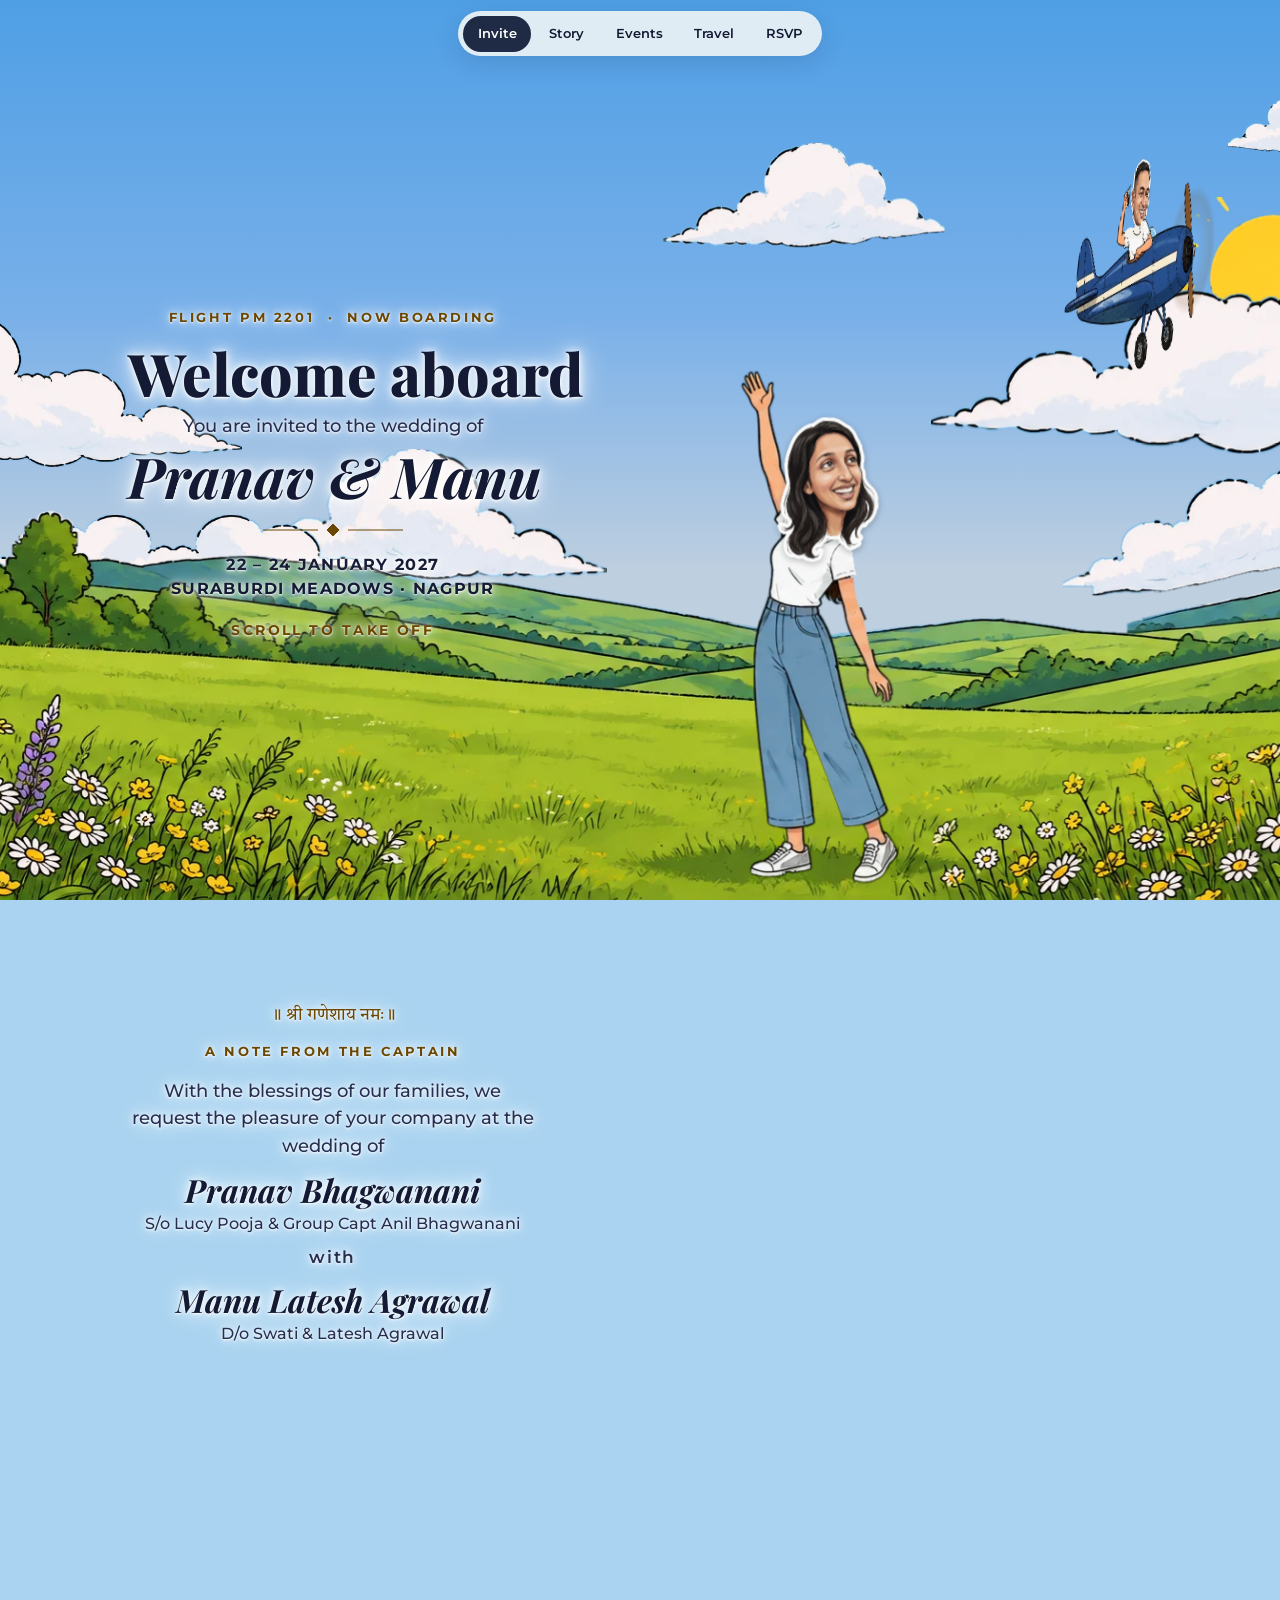
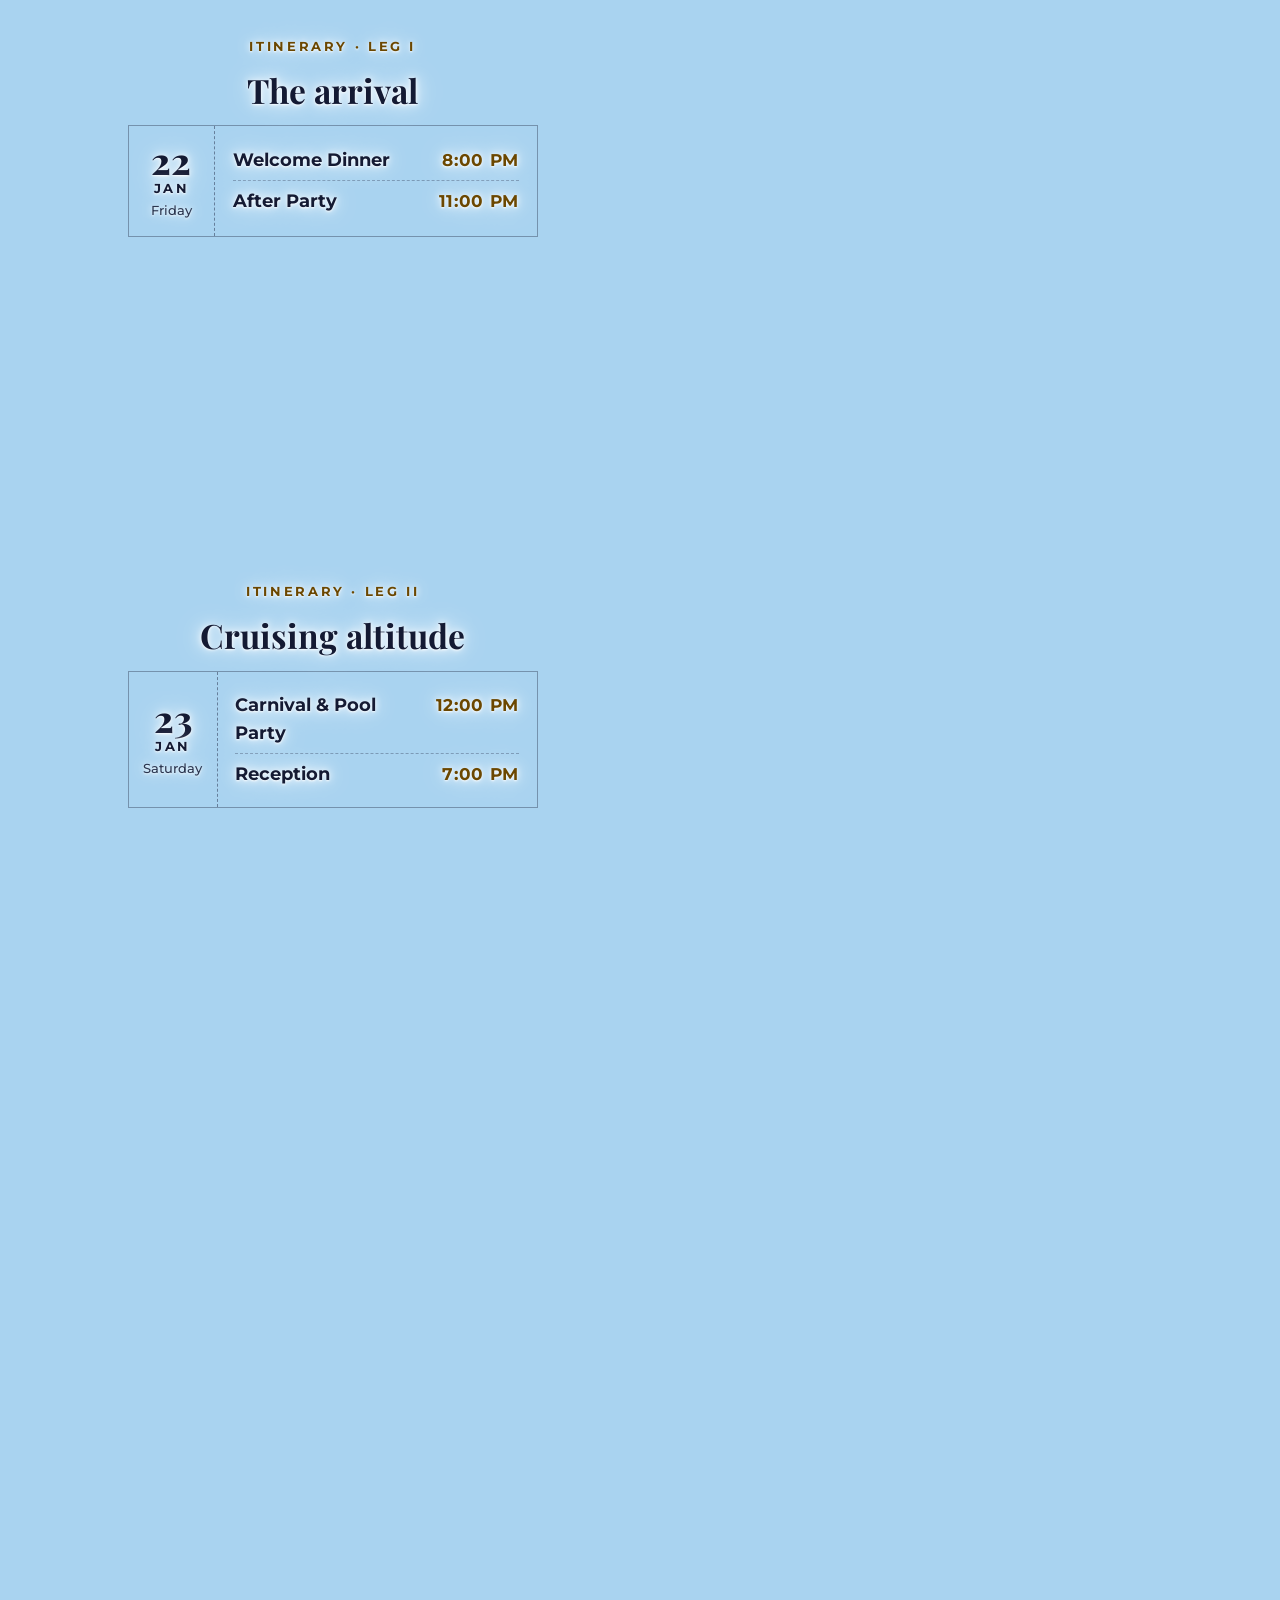
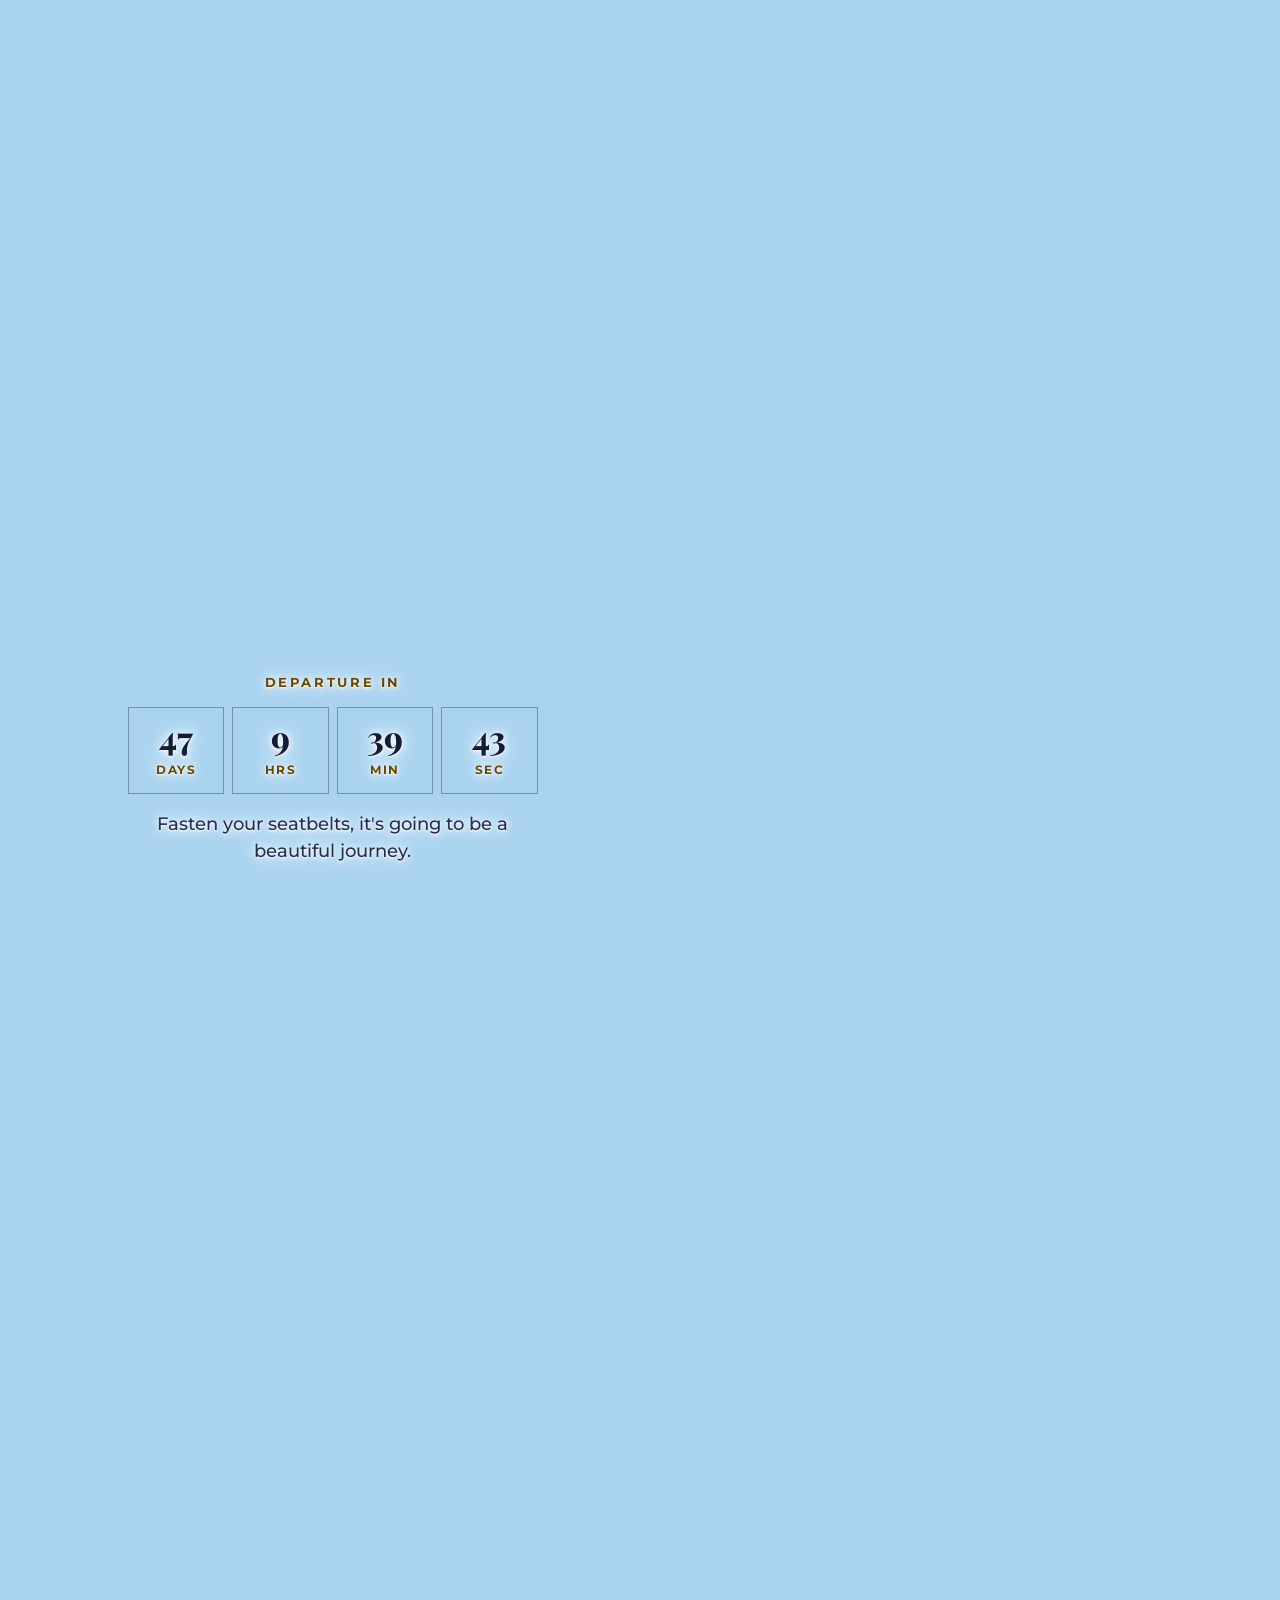
==== index.html @ 6bbfa8e6 "Cache-bust asset URLs Co-Authored-By: Claude Opus 5.5 <noreply@anthropic.com> Claude-Session: https:" ====
<!DOCTYPE html>
<html lang="en">
<head>
<meta charset="UTF-8">
<meta name="viewport" content="width=device-width, initial-scale=1.0, viewport-fit=cover">
<title>Pranav & Manu · Welcome Aboard</title>
<meta name="description" content="Welcome aboard! You are invited to the wedding of Pranav & Manu · 22–24 January 2027 · Suraburdi Meadows, Nagpur">
<meta property="og:title" content="Welcome aboard! Pranav & Manu are getting married">
<meta property="og:description" content="22–24 January 2027 · Suraburdi Meadows, Nagpur. Tap to board.">
<meta property="og:image" content="assets/bg-day.webp?v=1795657684">
<meta name="theme-color" content="#57b4fb">
<link rel="preload" as="image" href="assets/bg-day.webp?v=1795657684">
<link rel="preconnect" href="https://fonts.googleapis.com">
<link rel="preconnect" href="https://fonts.gstatic.com" crossorigin>
<link href="https://fonts.googleapis.com/css2?family=Playfair+Display:ital,wght@0,600;0,700;0,800;1,600;1,700&family=Montserrat:wght@500;600;700&family=Tiro+Devanagari+Hindi&display=swap" rel="stylesheet">
<style>
  :root{
    --ink:#2a2f45; --muted:#6f6a7a; --gold:#b8913f; --gold-l:#e6cf98; --rose:#b56576; --navy:#1f2a44;
    --card:rgba(255,251,244,.9);
  }
  *{box-sizing:border-box;margin:0;padding:0}
  html,body{background:#a9d3f0}
  body{font-family:'Montserrat',system-ui,sans-serif;color:var(--ink);font-size:17px;line-height:1.5;overflow-x:hidden}
  .hindi{font-family:'Tiro Devanagari Hindi',serif}


  main{position:relative;z-index:2}
  section{min-height:62vh;min-height:62svh;display:flex;align-items:center;padding:6vh 7vw}
  .card{background:var(--card);backdrop-filter:blur(10px);-webkit-backdrop-filter:blur(10px);
    padding:2.4rem 2.4rem;max-width:460px;width:100%;position:relative;text-align:center;
    border:1px solid var(--gold-l);box-shadow:0 20px 60px rgba(30,35,60,.16);
    opacity:0;transform:translateY(36px);transition:opacity 1s ease, transform 1s cubic-bezier(.2,.8,.2,1)}
  .card::before{content:"";position:absolute;inset:8px;border:1px solid rgba(184,145,63,.45);pointer-events:none}
  .card.on{opacity:1;transform:none}
  .tag{display:block;font-size:.82rem;letter-spacing:.2em;font-weight:700!important;text-transform:uppercase;color:var(--gold);margin-bottom:.9rem;font-weight:600}
  h1{font-family:'Playfair Display',serif;font-size:clamp(2.6rem,6.5vw,3.6rem);line-height:1.05;font-weight:800}
  h2{font-family:'Playfair Display',serif;font-size:2.1rem;line-height:1.15;font-weight:700;margin-bottom:.5rem}
  .names{font-family:'Playfair Display',serif;font-style:italic;font-weight:700;font-size:clamp(2.6rem,7vw,3.8rem);line-height:1.1;color:var(--rose);margin:.3rem 0}
  .lead{font-size:1.15rem;color:var(--muted);font-weight:500}
  .meta{margin-top:1rem;letter-spacing:.08em;text-transform:uppercase;font-size:1rem;font-weight:700}
  .orn{display:block;margin:1rem auto;width:140px;height:14px;color:var(--gold)}
  .hint{margin-top:1.2rem;font-size:.85rem;font-weight:700;letter-spacing:.18em;text-transform:uppercase;color:var(--gold);animation:bob 2.4s infinite}
  @keyframes bob{50%{transform:translateY(5px)}}

  .person{margin:.6rem 0}
  .person .nm{font-family:'Playfair Display',serif;font-style:italic;font-weight:700;font-size:2rem;color:var(--rose);line-height:1.3}
  .person .par{color:var(--muted);font-size:1.02rem;font-weight:500}
  .with{font-weight:600;color:var(--gold);margin:.1rem 0;letter-spacing:.1em}

  .pass{display:flex;background:#fffdf8;border:1px solid var(--gold-l);margin-top:1rem;text-align:left}
  .pass .stub{background:var(--navy);color:var(--gold-l);padding:1rem .9rem;display:flex;flex-direction:column;justify-content:center;align-items:center;min-width:86px;position:relative;text-align:center}
  .pass .stub::after{content:"";position:absolute;right:-1px;top:6px;bottom:6px;border-right:2px dotted var(--gold-l)}
  .pass .stub .d{font-family:'Playfair Display',serif;font-size:2.3rem;font-weight:800;line-height:1}
  .pass .stub .m{font-size:.8rem;font-weight:700;letter-spacing:.18em}
  .pass .stub .w{font-size:.82rem;font-weight:500;opacity:.85;margin-top:.15rem}
  .pass .body{padding:.8rem 1.1rem;flex:1}
  .pass .row{display:flex;justify-content:space-between;align-items:baseline;gap:.8rem;padding:.4rem 0}
  .pass .row + .row{border-top:1px solid #efe4cc}
  .pass .ev{font-weight:700;font-size:1.15rem}
  .pass .t{letter-spacing:.04em;color:var(--gold);white-space:nowrap;font-weight:700;font-size:1.05rem}
  .pass .small{font-size:1rem;color:var(--muted);font-weight:500}

  .btn{display:inline-block;margin-top:1.2rem;padding:.65rem 1.6rem;border:1px solid var(--navy);color:var(--navy);text-decoration:none;
    letter-spacing:.12em;text-transform:uppercase;font-size:.9rem;font-weight:700;transition:all .25s}
  .btn:hover{background:var(--navy);color:var(--gold-l)}

  .countdown{display:grid;grid-template-columns:repeat(4,1fr);gap:.5rem;margin-top:.8rem}
  .cd{border:1px solid var(--gold-l);padding:.7rem .2rem;background:#fffdf8}
  .cd b{display:block;font-family:'Playfair Display',serif;font-size:2.1rem;font-weight:800;color:var(--navy);line-height:1.1}
  .cd small{font-size:.75rem;font-weight:700;letter-spacing:.12em;text-transform:uppercase;color:var(--gold)}

  section.final{align-items:flex-start;padding-top:0;min-height:105vh}
  .final .card{position:sticky;top:5vh}
  .final .card{margin:0 auto}
  .spacer{height:15vh}
  #welcome{min-height:100vh;min-height:100svh}

  @media (max-width:760px){
    body{font-size:18px}
    section{align-items:flex-start;padding:7vh 5vw 0}
    #welcome{padding-top:22vh}
    .card{padding:1.6rem 1.4rem;max-width:none}
    h2{font-size:1.7rem}
    .person .nm{font-size:1.75rem}
  }
  @media (prefers-reduced-motion:reduce){
    .card{transition:none;opacity:1;transform:none}
    .sway,.twinkle,.prop,.flutter,.hint{animation:none}
  }
  
  #stage{position:fixed;inset:0;overflow:hidden;z-index:0;background:#57b4fb}
  .art{position:absolute;display:block;max-width:none;pointer-events:none;will-change:opacity,transform}
  .ph1,.ph2{opacity:0}
  #moon{position:absolute;left:0;top:0;opacity:0;pointer-events:none;will-change:transform,opacity;filter:drop-shadow(0 0 18px rgba(255,244,200,.55))}
  .cloud{position:absolute;left:0;top:0;will-change:transform}
  .cloud img{position:absolute;inset:0;width:100%;height:100%}
  #stars{position:absolute;inset:0;opacity:0;
    background-image:radial-gradient(1.5px 1.5px at 12% 8%,#fff8d8 99%,transparent),radial-gradient(1.2px 1.2px at 30% 18%,#fff8d8 99%,transparent),
      radial-gradient(1.8px 1.8px at 52% 6%,#fff8d8 99%,transparent),radial-gradient(1.1px 1.1px at 70% 15%,#fff8d8 99%,transparent),
      radial-gradient(1.6px 1.6px at 88% 9%,#fff8d8 99%,transparent),radial-gradient(1.2px 1.2px at 20% 28%,#fff8d8 99%,transparent),
      radial-gradient(1.4px 1.4px at 64% 30%,#fff8d8 99%,transparent),radial-gradient(1px 1px at 42% 24%,#fff8d8 99%,transparent),
      radial-gradient(1.5px 1.5px at 80% 26%,#fff8d8 99%,transparent),radial-gradient(1.1px 1.1px at 6% 20%,#fff8d8 99%,transparent),
      radial-gradient(1.3px 1.3px at 36% 40%,#fff8d8 99%,transparent),radial-gradient(1.2px 1.2px at 92% 38%,#fff8d8 99%,transparent),
      radial-gradient(1px 1px at 58% 44%,#fff8d8 99%,transparent),radial-gradient(1.4px 1.4px at 16% 46%,#fff8d8 99%,transparent);
    background-size:100% 100%,100% 100%,100% 100%,100% 100%,100% 100%,100% 100%,100% 100%,100% 100%,100% 100%,100% 100%,100% 100%,100% 100%,100% 100%,100% 100%;
    animation:twk 3s ease-in-out infinite alternate}
  #stars::after{content:"";position:absolute;inset:0;background-image:inherit;background-size:50% 50%;opacity:.6;transform:translate(13%,7%)}
  @keyframes twk{from{filter:brightness(.75)}to{filter:brightness(1.15)}}
  .sprite{position:absolute;left:0;top:0;transform-origin:0 0;will-change:transform,filter;pointer-events:none}
  .sprite img{display:block;width:100%;height:100%}
  #manu{will-change:transform}
  #manu .arm{position:absolute;inset:0;transform-origin:31.3% 25.6%}
  #manu > img:first-child{position:absolute;inset:0;width:100%;height:100%}
  #manu .arm img{position:absolute;inset:0;width:100%;height:100%}
  .propwrap{position:absolute}
  .propwrap::before{content:"";position:absolute;inset:6%;border-radius:50%;background:radial-gradient(circle,rgba(255,255,255,.0) 20%,rgba(120,80,40,.18) 60%,rgba(255,255,255,0) 72%)}
  .sprite img.prop{position:absolute;inset:0;width:100%;height:100%;animation:spin .28s linear infinite;transform-origin:50% 50%}
  .sprite img.prop.slow{animation-duration:1.6s}
  @keyframes spin{to{transform:rotate(-360deg)}}
  @media (prefers-reduced-motion:reduce){.sprite img.prop{animation-duration:3s}}
  #walker > img:first-child,#plane > img:first-child{position:relative;z-index:2}
  #walker img.head,#plane img.head{z-index:1}
  .sprite img.head{position:absolute;display:block;max-width:none;transform-origin:50% 90%;filter:drop-shadow(0 2px 3px rgba(0,0,0,.25))}
  .sprite img.head.flip{transform:scaleX(-1)}
  #plane,#planeEmpty{transform-origin:50% 50%}
  .heart{position:absolute;width:22px;height:22px;opacity:0;pointer-events:none}
  .heart.go{animation:rise 3s ease-out infinite}
  @keyframes rise{0%{transform:translateY(0) scale(.4);opacity:0}20%{opacity:.95}100%{transform:translateY(-110px) scale(1.1);opacity:0}}


  /* ---------- transparent text over the art ---------- */
  body{--fg:#141a33;--fg2:#262d4f;--acc:#6b4700;--glow:rgba(255,255,255,.85)}
  body.dark{--fg:#fff8ec;--fg2:#f1e6d2;--acc:#f3d48a;--glow:rgba(6,16,50,.85)}
  .card{background:none!important;border:0!important;box-shadow:none!important;backdrop-filter:none!important;-webkit-backdrop-filter:none!important;
    color:var(--fg);text-shadow:0 0 6px var(--glow),0 0 14px var(--glow),0 0 28px var(--glow),0 1px 2px var(--glow);transition:opacity 1s ease,transform 1s cubic-bezier(.2,.8,.2,1),color .8s}
  .card::before{display:none}
  .card h1,.card h2,.card .meta,.card .pass .ev{color:var(--fg)}
  .card .lead,.card .person .par,.card .pass .small,.card .with{color:var(--fg2)}
  .card .tag,.card .hint,.card .pass .t,.card .cd small,.card .orn,.card .hindi{color:var(--acc)!important}
  .card .names,.card .person .nm{color:var(--fg);}
  .pass,.cd{background:none!important;border:1px solid color-mix(in srgb,var(--fg) 35%,transparent)!important}
  .pass .stub{background:none!important;color:var(--fg)!important;border-right:1px dashed color-mix(in srgb,var(--fg) 45%,transparent)}
  .pass .stub::after{display:none}
  .pass .row + .row{border-top:1px dashed color-mix(in srgb,var(--fg) 30%,transparent)!important}
  .cd b{color:var(--fg)!important}
  .btn{color:var(--fg)!important;border-color:var(--fg)!important}
  .btn:hover{background:var(--fg)!important;color:#1d2340!important;text-shadow:none}
  body.dark .btn:hover{color:#06255e!important}

  @media (min-width:761px){
    html{font-size:clamp(16px,1.1vw,26px)}
    body{font-size:1.05rem}
    .card{max-width:clamp(30rem,38vw,44rem)}
    #welcome{align-items:flex-start;padding-top:30vh}
    h1{font-size:clamp(3rem,4.6vw,6rem);white-space:nowrap}
    .names{font-size:clamp(3rem,4.4vw,5.6rem);white-space:nowrap}
    h2{font-size:clamp(2.1rem,2.6vw,3.4rem)}
  }
/* nav */
.nav{position:fixed;top:0;left:0;right:0;z-index:50;display:flex;justify-content:center;padding:.7rem .6rem}
.nav .in{display:flex;gap:.2rem;background:rgba(255,253,247,.82);backdrop-filter:blur(10px);-webkit-backdrop-filter:blur(10px);
  border-radius:999px;padding:.3rem;box-shadow:0 6px 24px rgba(20,40,80,.15);overflow-x:auto;max-width:100%;scrollbar-width:none}
.nav .in::-webkit-scrollbar{display:none}
.nav a{white-space:nowrap;text-decoration:none;color:#141a33;font-weight:600;font-size:.82rem;padding:.5rem .9rem;border-radius:999px}
.nav a:hover{background:rgba(31,42,68,.08)}
.nav a.on{background:#1f2a44;color:#fff}
@media (max-width:640px){.nav a{font-size:.78rem;padding:.45rem .7rem}.wrap{padding-top:5.5rem}}

</style>
</head>
 <body>
<nav class="nav"><div class="in"><a href="index.html" class=on>Invite</a><a href="story.html">Story</a><a href="events.html">Events</a><a href="travel.html">Travel</a><a href="rsvp.html">RSVP</a></div></nav>

<div id="stage" aria-hidden="true">
  <div id="stars"></div>
  <img id="sun" class="art" data-box="1349,0,283,214" src="assets/sun.webp?v=1795657684" alt="">
  <img id="moon" src="assets/moon.webp?v=1795657684" alt="">
  <div id="clouds"></div>
  <img class="art" data-box="0,0,1680,944" src="assets/land-day.webp?v=1795657684" alt="">
  <img class="art ph1" data-box="0,0,1680,944" src="assets/land-sunset.webp?v=1795657684" alt="">
  <img class="art ph2" data-box="0,0,1680,944" src="assets/land-night.webp?v=1795657684" alt="">
<div id="plane" class="sprite"><img src="assets/plane-body.webp?v=1795657684" alt=""><div class="propwrap" style="left:-3.333%;top:-1.679%;width:35.714%;height:71.942%"><img class="prop" src="assets/propeller.webp?v=1795657684" alt=""></div><img id="hPlane2" class="head flip" src="assets/head-p-walk-n.webp?v=1795657684" alt="" style="left:46.90%;top:-9.11%;width:13.87%;height:40.80%;opacity:0"><img id="hPlane" class="head flip" src="assets/head-p-plane-n.webp?v=1795657684" alt="" style="left:47.62%;top:-8.15%;width:13.26%;height:40.79%"></div>
  <div id="manu" class="sprite"><img src="assets/manu-body.webp?v=1795657684" alt=""><div class="arm"><img src="assets/manu-arm.webp?v=1795657684" alt=""></div><img id="hManu" class="head" src="assets/head-m-wave.webp?v=1795657684" alt="" style="left:29.57%;top:10.45%;width:47.91%;height:27.03%"><img id="hManuR" class="head" src="assets/head-m-upright.webp?v=1795657684" alt="" style="left:28.70%;top:10.45%;width:46.90%;height:27.03%;opacity:0"><img id="hManuL" class="head" src="assets/head-m-left.webp?v=1795657684" alt="" style="left:26.96%;top:11.17%;width:43.43%;height:26.31%;opacity:0"></div>
  <div id="planeEmpty" class="sprite"><img src="assets/plane-empty.webp?v=1795657684" alt=""><div class="propwrap" style="left:-3.333%;top:-1.679%;width:35.714%;height:71.942%"><img class="prop slow" src="assets/propeller.webp?v=1795657684" alt=""></div></div>
  <div id="walker" class="sprite"><img src="assets/walker-body.webp?v=1795657684" alt=""><img id="hWalk" class="head" src="assets/head-p-walk-n.webp?v=1795657684" alt="" style="left:33.97%;top:-7.43%;width:35.95%;height:31.34%"></div>
  <div id="hug" class="sprite"><img src="assets/hug-body.webp?v=1795657684" alt=""><img id="hHugM" class="head" src="assets/head-m-hug.webp?v=1795657684" alt="" style="left:19.86%;top:-5.06%;width:28.13%;height:24.19%"><img id="hHugP" class="head" src="assets/head-p-hug.webp?v=1795657684" alt="" style="left:-1.89%;top:3.94%;width:25.04%;height:18.85%"></div>
  <div id="hearts"></div>
</div>

<main>
  <section id="welcome">
    <div class="card">
      <span class="tag">Flight PM 2201 &nbsp;·&nbsp; Now Boarding</span>
      <h1>Welcome aboard</h1>
      <p class="lead" style="margin-top:.5rem">You are invited to the wedding of</p>
      <div class="names">Pranav &amp; Manu</div>
      <svg class="orn" viewBox="0 0 140 14" fill="none" stroke="currentColor"><path d="M0 7h55M85 7h55"/><path d="M70 1l6 6-6 6-6-6z" fill="currentColor"/></svg>
      <p class="meta">22 – 24 January 2027<br>Suraburdi Meadows · Nagpur</p>
      <div class="hint">Scroll to take off</div>
    </div>
  </section>

  <section>
    <div class="card">
      <p class="hindi" style="color:var(--gold);font-size:1.05rem">॥ श्री गणेशाय नमः ॥</p>
      <span class="tag" style="margin-top:.9rem">A note from the captain</span>
      <p class="lead">With the blessings of our families, we request the pleasure of your company at the wedding of</p>
      <div class="person">
        <div class="nm">Pranav Bhagwanani</div>
        <div class="par">S/o Lucy Pooja &amp; Group Capt Anil Bhagwanani</div>
      </div>
      <div class="with">with</div>
      <div class="person">
        <div class="nm">Manu Latesh Agrawal</div>
        <div class="par">D/o Swati &amp; Latesh Agrawal</div>
      </div>
    </div>
  </section>

  <section>
    <div class="card">
      <span class="tag">Itinerary · Leg I</span>
      <h2>The arrival</h2>
      <div class="pass">
        <div class="stub"><span class="d">22</span><span class="m">JAN</span><span class="w">Friday</span></div>
        <div class="body">
          <div class="row"><span class="ev">Welcome Dinner</span><span class="t">8:00 PM</span></div>
          <div class="row"><span class="ev">After Party</span><span class="t">11:00 PM</span></div>
        </div>
      </div>
    </div>
  </section>

  <section>
    <div class="card">
      <span class="tag">Itinerary · Leg II</span>
      <h2>Cruising altitude</h2>
      <div class="pass">
        <div class="stub"><span class="d">23</span><span class="m">JAN</span><span class="w">Saturday</span></div>
        <div class="body">
          <div class="row"><span class="ev">Carnival &amp; Pool Party</span><span class="t">12:00 PM</span></div>
          <div class="row"><span class="ev">Reception</span><span class="t">7:00 PM</span></div>
        </div>
      </div>
    </div>
  </section>

  <section>
    <div class="card">
      <span class="tag">Itinerary · Leg III</span>
      <h2>Final approach</h2>
      <div class="pass">
        <div class="stub"><span class="d">24</span><span class="m">JAN</span><span class="w">Sunday</span></div>
        <div class="body">
          <div class="row"><span class="ev">Baraat &amp; Phere</span><span class="t">10:00 AM</span></div>
          <div class="row"><span class="small">followed by lunch</span></div>
        </div>
      </div>
    </div>
  </section>

  <section>
    <div class="card">
      <span class="tag">Destination</span>
      <h2>Suraburdi Meadows</h2>
      <p class="lead">Nagpur–Amravati Highway, Nagpur<br>All celebrations take place here</p>
      <a class="btn" href="https://www.google.com/maps/search/?api=1&query=Suraburdi+Meadows+Nagpur" target="_blank" rel="noopener">Get directions</a>
    </div>
  </section>

  <section>
    <div class="card">
      <span class="tag">Departure in</span>
      <div class="countdown">
        <div class="cd"><b id="cd-d">0</b><small>Days</small></div>
        <div class="cd"><b id="cd-h">0</b><small>Hrs</small></div>
        <div class="cd"><b id="cd-m">0</b><small>Min</small></div>
        <div class="cd"><b id="cd-s">0</b><small>Sec</small></div>
      </div>
      <p class="lead" style="margin-top:1rem">Fasten your seatbelts, it's going to be a beautiful journey.</p>
    </div>
  </section>

  <section class="final">
    <div class="card">
      <span class="tag">Landed safely</span>
      <div class="names">Pranav &amp; Manu</div>
      <p class="lead">…into forever. We can't wait to celebrate with you.</p>
    </div>
  </section>
  <div class="spacer"></div>
</main>

<script>
const DEPARTURE = new Date("2027-01-22T20:00:00+05:30");
const $ = id => document.getElementById(id);
const clamp = (v,a=0,b=1) => Math.min(b, Math.max(a, v));
const lerp = (a,b,t) => a + (b-a)*t;
const smooth = (a,b,v) => { const t = clamp((v-a)/(b-a)); return t*t*(3-2*t); };

/* artwork geometry, in the 1680x944 panel's pixels */
const IMG = { w:1680, h:944 };
const MANU = { x:920, y:380, w:230, h:555 };      // where Manu stands in the panel
const PLANE = { w:840, h:417 };                    // plane art faces LEFT

/* drifting clouds: [art index, x, y in panel px, scale, flip, speed] */
const CLOUD_ART = { 0:[990,265], 2:[369,136], 3:[726,150] };
const CLOUDS = [[0,1185,210,1,1,1],[2,464,471,1,1,.7],[3,1316,489,.9,1,.8],[0,-150,330,.6,-1,.55],[2,900,150,.8,-1,.9],[3,120,540,.7,1,.6],[2,1500,90,.55,1,1.1]];
const cloudEls = CLOUDS.map(([i]) => {
  const d = document.createElement("div"); d.className = "cloud";
  d.innerHTML = `<img src="assets/cloud${i}-day.webp?v=1795657684" alt=""><img class="ph1" src="assets/cloud${i}-sunset.webp?v=1795657684" alt=""><img class="ph2" src="assets/cloud${i}-night.webp?v=1795657684" alt="">`;
  document.getElementById("clouds").appendChild(d); return d;
});
const arts = [...document.querySelectorAll(".art")].map(el => ({ el, box: el.dataset.box.split(",").map(Number) }));
const ph1 = [...document.querySelectorAll(".ph1")], ph2 = [...document.querySelectorAll(".ph2")];
const sun = $("sun"), moon = $("moon"), stars = $("stars"), stage = $("stage");
const SKY = { day:["#57b4fb","#7cc3fb","#b4dcf8"], sunset:["#212e6a","#6a4a86","#f2875a"], night:["#06255e","#0c2f6c","#1d4a92"] };
function hex(c){ return [1,3,5].map(i=>parseInt(c.slice(i,i+2),16)); }
function mixc(a,b,t){ const x=hex(a), y=hex(b); return "rgb("+x.map((v,i)=>Math.round(v+(y[i]-v)*t)).join(",")+")"; }
function mix3(k1,k2,i){ const a = mixc(SKY.day[i], SKY.sunset[i], k1); const b = mixc(SKY.sunset[i], SKY.night[i], k2);
  return k2 > 0 ? mixc(SKY.sunset[i], SKY.night[i], k2) : a; }
const planeEmpty = $("planeEmpty"), walker = $("walker"), hug = $("hug");
const WALK = { w:418, h:700 }, HUG = { w:423, h:711 }, EMPTY = { w:840, h:417 };
const hPlane = $("hPlane"), hPlane2 = $("hPlane2");
const hManu = $("hManu"), hManuR = $("hManuR"), hManuL = $("hManuL");
const manu = $("manu"), arm = manu.querySelector(".arm"), plane = $("plane"), hearts = $("hearts");

let W, H, sc, ox, oy, planeScale, path, pathLen, land;
const pathEl = document.createElementNS("http://www.w3.org/2000/svg","path");

function layout(){
  W = innerWidth; H = innerHeight;
  const portrait = W / H < 1.1;
  // landscape: cover the screen. portrait: art fills the lower ~70%, sky colour above
  sc = portrait ? Math.max(W/IMG.w, H*.70/IMG.h) : Math.max(W/IMG.w, H/IMG.h);
  const iw = IMG.w*sc, ih = IMG.h*sc;
  oy = H - ih;
  const manuCx = (MANU.x + MANU.w*.45);
  ox = portrait ? W*.74 - manuCx*sc : (W - iw)/2;
  ox = clamp(ox, W - iw, 0);
  cloudEls.forEach((d,j) => { const [i,,,k] = CLOUDS[j], [w,h] = CLOUD_ART[i]; d.style.width = w*k*sc+"px"; d.style.height = h*k*sc+"px"; });
  arts.forEach(({el,box}) => { el.style.left = ox+box[0]*sc+"px"; el.style.top = oy+box[1]*sc+"px"; el.style.width = box[2]*sc+"px"; el.style.height = box[3]*sc+"px"; });
  // Manu
  const mx = ox + MANU.x*sc, my = oy + MANU.y*sc;
  manu.style.width = MANU.w*sc+"px"; manu.style.height = MANU.h*sc+"px";
  manu.dataset.x = mx; manu.dataset.y = my;
  // plane: small
  planeScale = portrait ? Math.min(.8*sc, W*.95/PLANE.w) : .8*sc;
  plane.style.width = PLANE.w*planeScale+"px"; plane.style.height = PLANE.h*planeScale+"px";
  const pw = PLANE.w*planeScale, ph = PLANE.h*planeScale;
  // landing spot: left of Manu, wheels on the grass
  land = { x: mx - pw*.82, y: oy + 905*sc - ph*.5 };
  land.x = Math.max(land.x, pw*.08);
  const top = portrait ? Math.max(oy + ih*.10, H*.12) : H*.14;
  // three legs only: right across the top, back left, then right into the landing
  const x2 = Math.min(W*.16, land.x - W*.28), y2 = top + (land.y - top)*.55;
  const d = `M${W*.14},${top}
     C${W*.5},${top} ${W*.92},${top-H*.02} ${W*.9},${top+H*.14}
     C${W*.88},${top+H*.28} ${x2+W*.25},${y2-H*.12} ${x2},${y2}
     C${x2-W*.06},${y2+H*.06} ${land.x-W*.3},${land.y} ${land.x},${land.y}`;
  pathEl.setAttribute("d", d); pathLen = pathEl.getTotalLength();
  const manuH = MANU.h*sc;
  const wH = manuH*.87; walker.style.width = wH*WALK.w/WALK.h+"px"; walker.style.height = wH+"px";
  const hH = wH*HUG.h/650; hug.style.width = hH*HUG.w/HUG.h+"px"; hug.style.height = hH+"px";
  const eW = pw; planeEmpty.style.width = eW+"px"; planeEmpty.style.height = eW*EMPTY.h/EMPTY.w+"px";
  hearts.innerHTML = "";
  for (let i=0;i<6;i++){
    const h = document.createElement("div"); h.className = "heart";
    h.innerHTML = '<svg viewBox="0 0 24 24"><path d="M12 21s-7.5-4.6-10-9.3C.4 8.4 2.3 4 6.3 4c2.3 0 3.9 1.3 5.7 3.3C13.8 5.3 15.4 4 17.7 4c4 0 5.9 4.4 4.3 7.7C19.5 16.4 12 21 12 21z" fill="#ff7aa2" stroke="#1d1a1a" stroke-width="1.3"/></svg>';
    h.style.left = (mx + MANU.w*sc*.25 + (i-2.5)*16) + "px"; h.style.top = (my - 20) + "px";
    h.style.animationDelay = (i*.45)+"s"; hearts.appendChild(h);
  }
}

let pT = 0, p = 0, sy = 0, face = -1, lastT = performance.now();
function readScroll(){ sy = scrollY; const max = document.documentElement.scrollHeight - innerHeight; pT = max > 0 ? clamp(sy/max) : 0; }

function frame(){
  const now = performance.now(), dt = Math.min(.1, (now - lastT)/1000); lastT = now;
  p += (pT - p) * (1 - Math.exp(-dt*7));
  // one landscape: day -> sunset -> night
  const k1 = smooth(.26,.48,p), k2 = smooth(.56,.76,p);
  ph1.forEach(e => e.style.opacity = k1); ph2.forEach(e => e.style.opacity = k2);
  const horizon = oy + 600*sc;
  const c0 = mix3(k1,k2,0), c1 = mix3(k1,k2,1), c2 = mix3(k1,k2,2);
  stage.style.background = `linear-gradient(to bottom, ${c0} 0px, ${c1} ${Math.max(horizon*.55,0)}px, ${c2} ${horizon}px, ${c2} 100%)`;
  document.documentElement.style.background = c0;
  const drift = sy*.35 + performance.now()*.012;
  cloudEls.forEach((d,j) => {
    const [, x, y, , flip, spd] = CLOUDS[j], cw = d.offsetWidth;
    const span = W + cw + 60;
    let cx = ox + x*sc - drift*spd;
    cx = ((cx + cw) % span + span) % span - cw;
    d.style.transform = `translate(${cx}px,${oy + y*sc}px) scaleX(${flip})`;
  });
  sun.style.transform = `translateY(${smooth(.18,.56,p)*720*sc}px)`;
  sun.style.filter = `sepia(${k1}) saturate(${1+k1*1.5}) hue-rotate(${-25*k1}deg)`;
  // moon: pinned to the screen's top-right so it shows on every device, rising over the hills
  const ms = clamp(Math.min(W,H)*.2, 84, 170);
  moon.style.width = ms+"px"; moon.style.height = ms+"px";
  const mUp = smooth(.5,.8,p), mTop = W/H < 1.1 ? H*.24 : Math.max(H*.07, 20), mLow = oy + 560*sc;
  moon.style.transform = `translate(${W - ms - W*.07}px,${lerp(mLow, mTop, mUp)}px)`;
  moon.style.opacity = smooth(.46,.6,p);
  stars.style.opacity = smooth(.6,.82,p);
  const night = k2, dusk = k1;
  const bright = lerp(1, .78, Math.max(dusk*.4, night));
  const filt = `brightness(${bright.toFixed(3)}) saturate(${lerp(1,.88,night).toFixed(3)})`;
  document.body.classList.toggle("dark", p > .36);
  // Manu: waving arm follows the scroll, gentle sway
  const mx = +manu.dataset.x, my = +manu.dataset.y;
  manu.style.transform = `translate(${mx}px,${my}px)`;
  manu.style.filter = filt;
  // Manu looks toward the plane: left-facing face when it is to her left, right-facing when to her right
  {
    const headX = mx + MANU.w*sc*.45;
    const lp = pathEl.getPointAtLength(clamp((p - .02)/.82)*pathLen);
    const rightSide = lp.x > headX ? 1 : 0;          // 0 = plane on her left, 1 = on her right
    const lean = clamp(Math.atan2(lp.x - headX, Math.max(40, (my + 120*sc) - lp.y)) * 180/Math.PI, -40, 40);
    const landedLook = clamp((p - .02)/.82) > .86 ? 1 : 0;                       // after landing she looks left at him
    const tilt = `rotate(${(-lean*.12*(1-landedLook)).toFixed(2)}deg)`;
    hManu.style.opacity  = ((1-rightSide)*(1-landedLook)).toFixed(3);
    hManuR.style.opacity = (rightSide*(1-landedLook)).toFixed(3);
    hManuL.style.opacity = landedLook.toFixed(3);
    hManu.style.transform = tilt + " scaleX(-1)"; hManuR.style.transform = tilt;
  }
  arm.style.transform = `rotate(${Math.sin(sy/55)*13}deg)`;

  // plane on the S-path
  const t = clamp((p - .02) / .82);
  const L = t*pathLen, pt = pathEl.getPointAtLength(L);
  const a = pathEl.getPointAtLength(Math.max(0,L-3)), b = pathEl.getPointAtLength(Math.min(pathLen,L+3));
  let dx = b.x-a.x, dy = b.y-a.y;
  // decide facing from a wide look-ahead so it turns only on real direction changes
  const fa = pathEl.getPointAtLength(Math.max(0,L-60)), fb = pathEl.getPointAtLength(Math.min(pathLen,L+60));
  const fdx = fb.x - fa.x;
  const want = t >= .97 ? 1 : (fdx > 25 ? 1 : fdx < -25 ? -1 : (face >= 0 ? 1 : -1));   // 1 = nose right
  face += (want - face) * .12;
  let ang = Math.atan2(dy, Math.abs(dx)||1) * 180/Math.PI; ang = clamp(ang, -18, 18) * (t>=1?0:1) * smooth(.04, .16, t);
  const bob = t < 1 ? Math.sin(performance.now()/420)*3 : 0;
  const pw = plane.offsetWidth, ph = plane.offsetHeight;
  // far away = small, grows as it comes closer
  const z = lerp(.55, 1, smooth(0, 1, t)**1.4);
  // art faces left, so mirror when flying right
  plane.style.transform = `translate(${pt.x-pw/2}px,${pt.y-ph/2+bob}px) rotate(${ang*face}deg) scale(${(-face*z).toFixed(3)},${z.toFixed(3)})`;
  plane.style.filter = filt;
  { const lk = t > .86 ? 1 : 0; hPlane2.style.opacity = lk; hPlane.style.opacity = 1-lk; }

  // ---- ending: hop out, walk over, hug ----
  const hop = smooth(.845,.865,p), walkT = smooth(.865,.935,p), hugT = smooth(.935,.965,p);
  plane.style.opacity = 1 - hop;
  const eW = planeEmpty.offsetWidth, eH = planeEmpty.offsetHeight;
  planeEmpty.style.transform = `translate(${land.x-eW/2}px,${land.y-eH/2}px) scaleX(-1)`;
  planeEmpty.style.opacity = hop; planeEmpty.style.filter = filt;
  const ww = walker.offsetWidth, wh = walker.offsetHeight;
  const feetY = my + MANU.h*sc;
  const wx0 = Math.max(land.x + pw*.02, 4), wx1 = mx + MANU.w*sc*.22 - ww*.92;
  const wx = lerp(wx0, Math.max(wx0, wx1), walkT);
  const step = walkT > 0 && walkT < 1 ? sy/18 : 0;
  walker.style.transform = `translate(${wx}px,${feetY - wh - Math.abs(Math.sin(step))*5}px) rotate(${Math.sin(step)*2.5}deg)`;
  walker.style.opacity = hop * (1 - hugT); walker.style.filter = filt;
  manu.style.opacity = 1 - hugT;
  const hw = hug.offsetWidth, hh = hug.offsetHeight;
  hug.style.transform = `translate(${mx + MANU.w*sc*.6 - hw*.62}px,${feetY - hh}px)`;
  hug.style.opacity = hugT;
  { const fc = document.querySelector('.final .card'); if (fc) { fc.style.opacity = hugT.toFixed(3); fc.style.transform = 'none'; } } hug.style.filter = filt;

  // hearts once they hug
  const landed = p > .955;
  if (landed !== hearts.dataset.on) { hearts.dataset.on = landed; hearts.querySelectorAll(".heart").forEach(h=>h.classList.toggle("go",landed)); }

  requestAnimationFrame(frame);
}

function tick(){
  let s = Math.max(0,(DEPARTURE - Date.now())/1000);
  $("cd-d").textContent = Math.floor(s/86400); $("cd-h").textContent = Math.floor(s%86400/3600);
  $("cd-m").textContent = Math.floor(s%3600/60); $("cd-s").textContent = Math.floor(s%60);
}
const io = new IntersectionObserver(es => es.forEach(e => e.target.classList.toggle("on", e.isIntersecting)), {threshold:.25});
document.querySelectorAll(".card").forEach(c => io.observe(c));

layout(); readScroll(); p = pT;
addEventListener("scroll", readScroll, {passive:true});
let rt; addEventListener("resize", () => { clearTimeout(rt); rt = setTimeout(()=>{layout(); readScroll();}, 120); });
tick(); setInterval(tick, 1000);
requestAnimationFrame(frame);
</script>
</body>
</html>
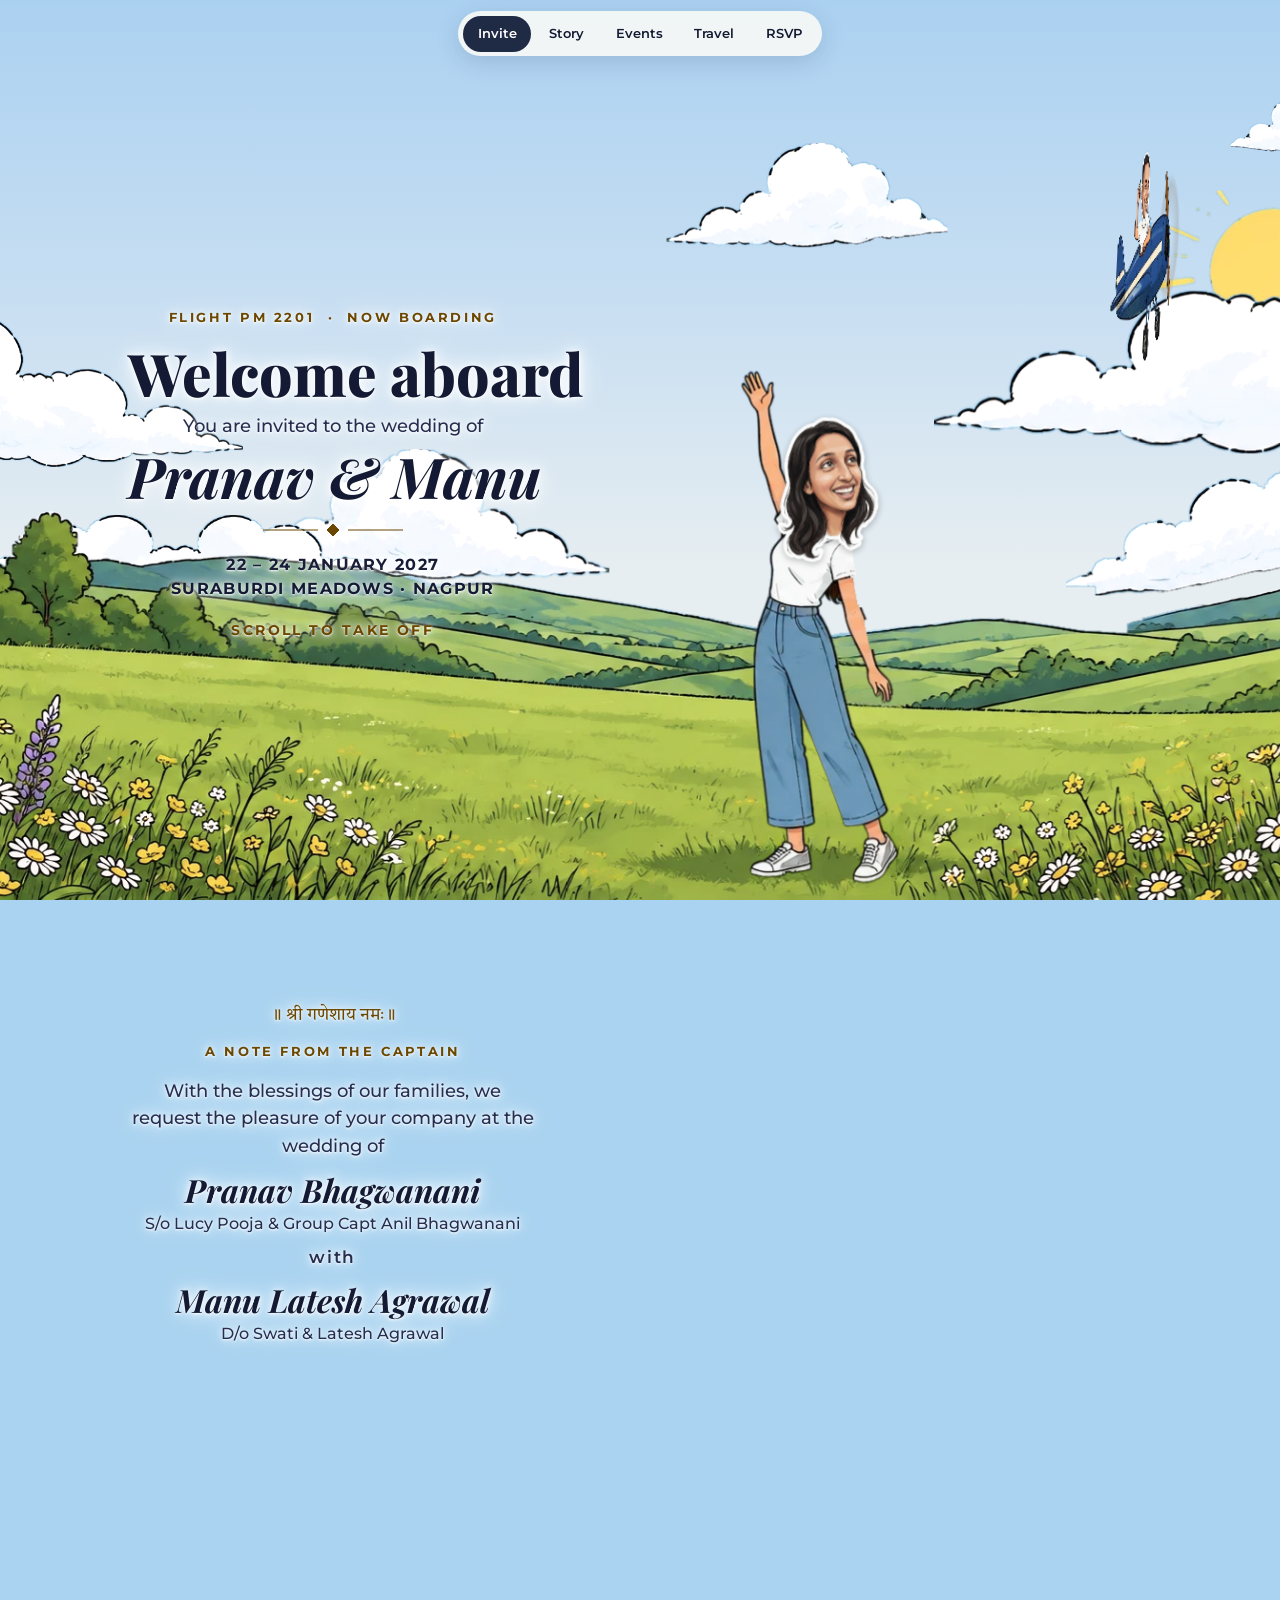
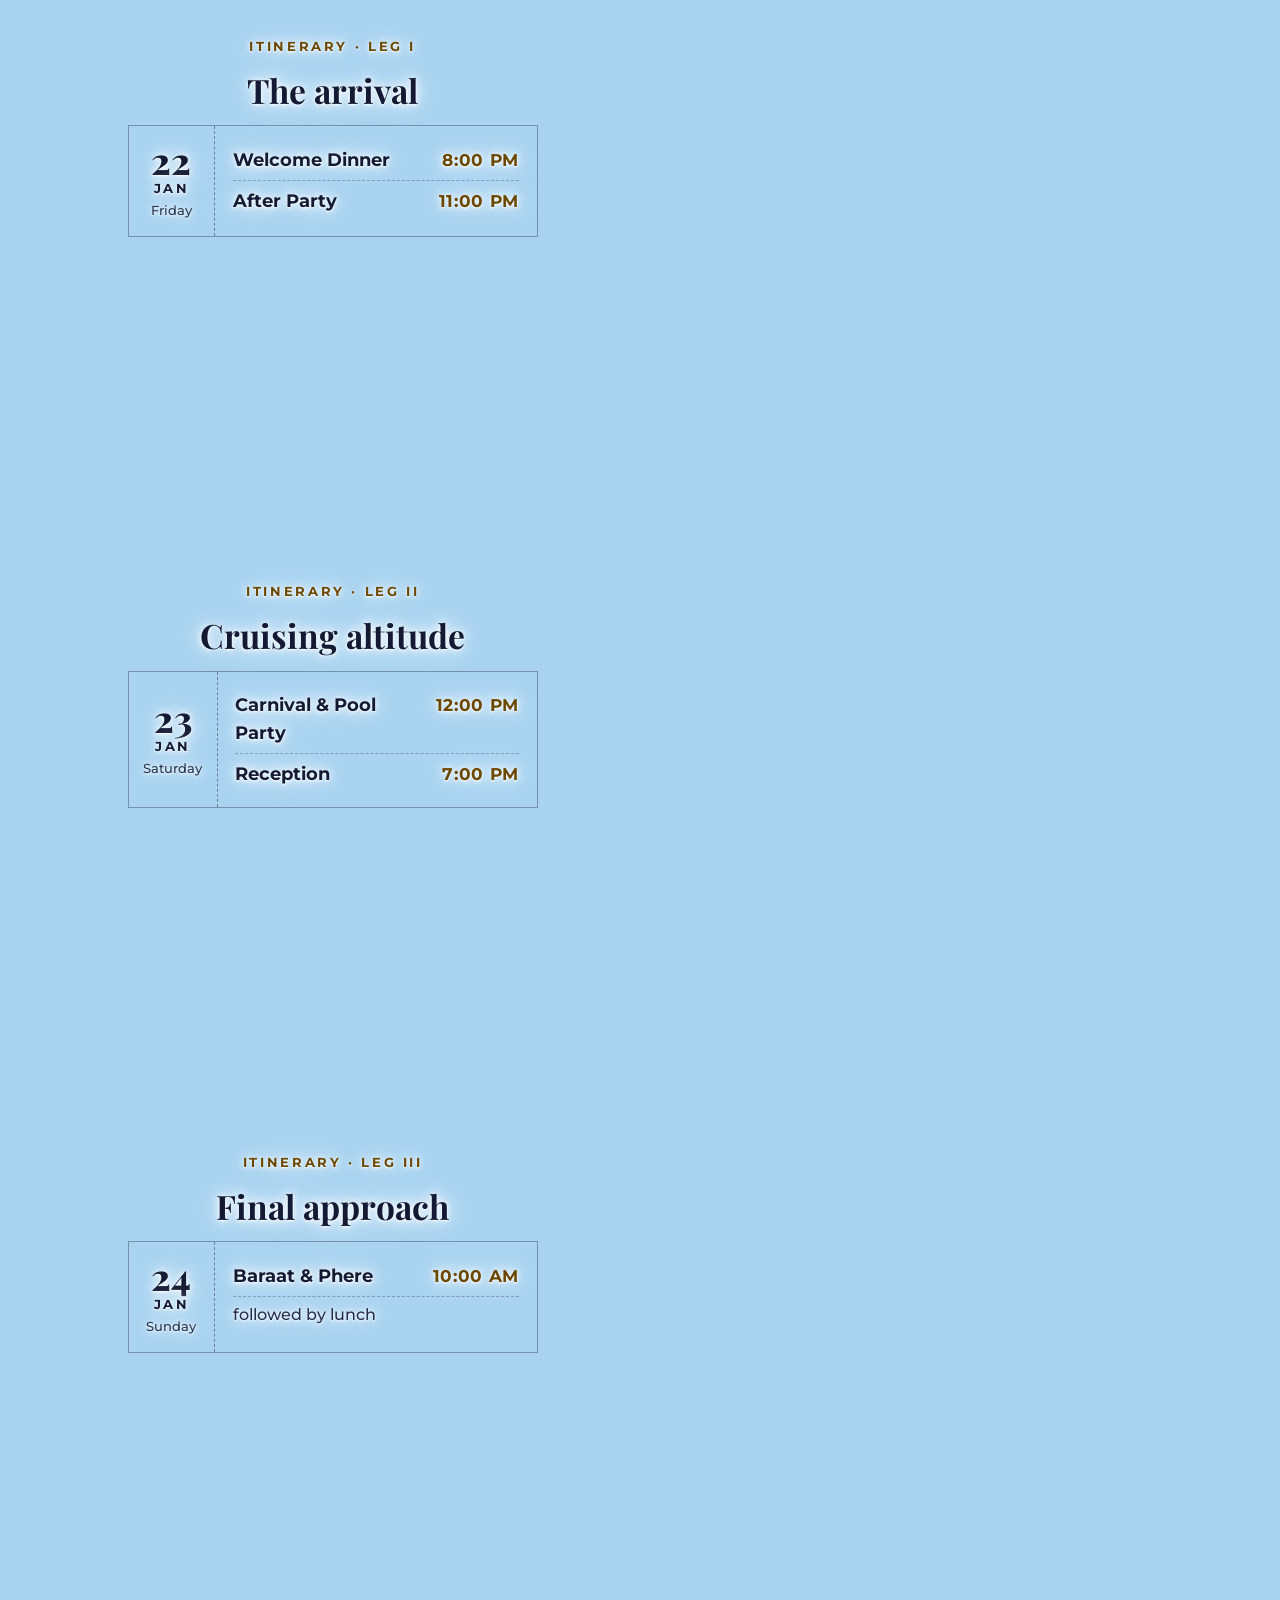
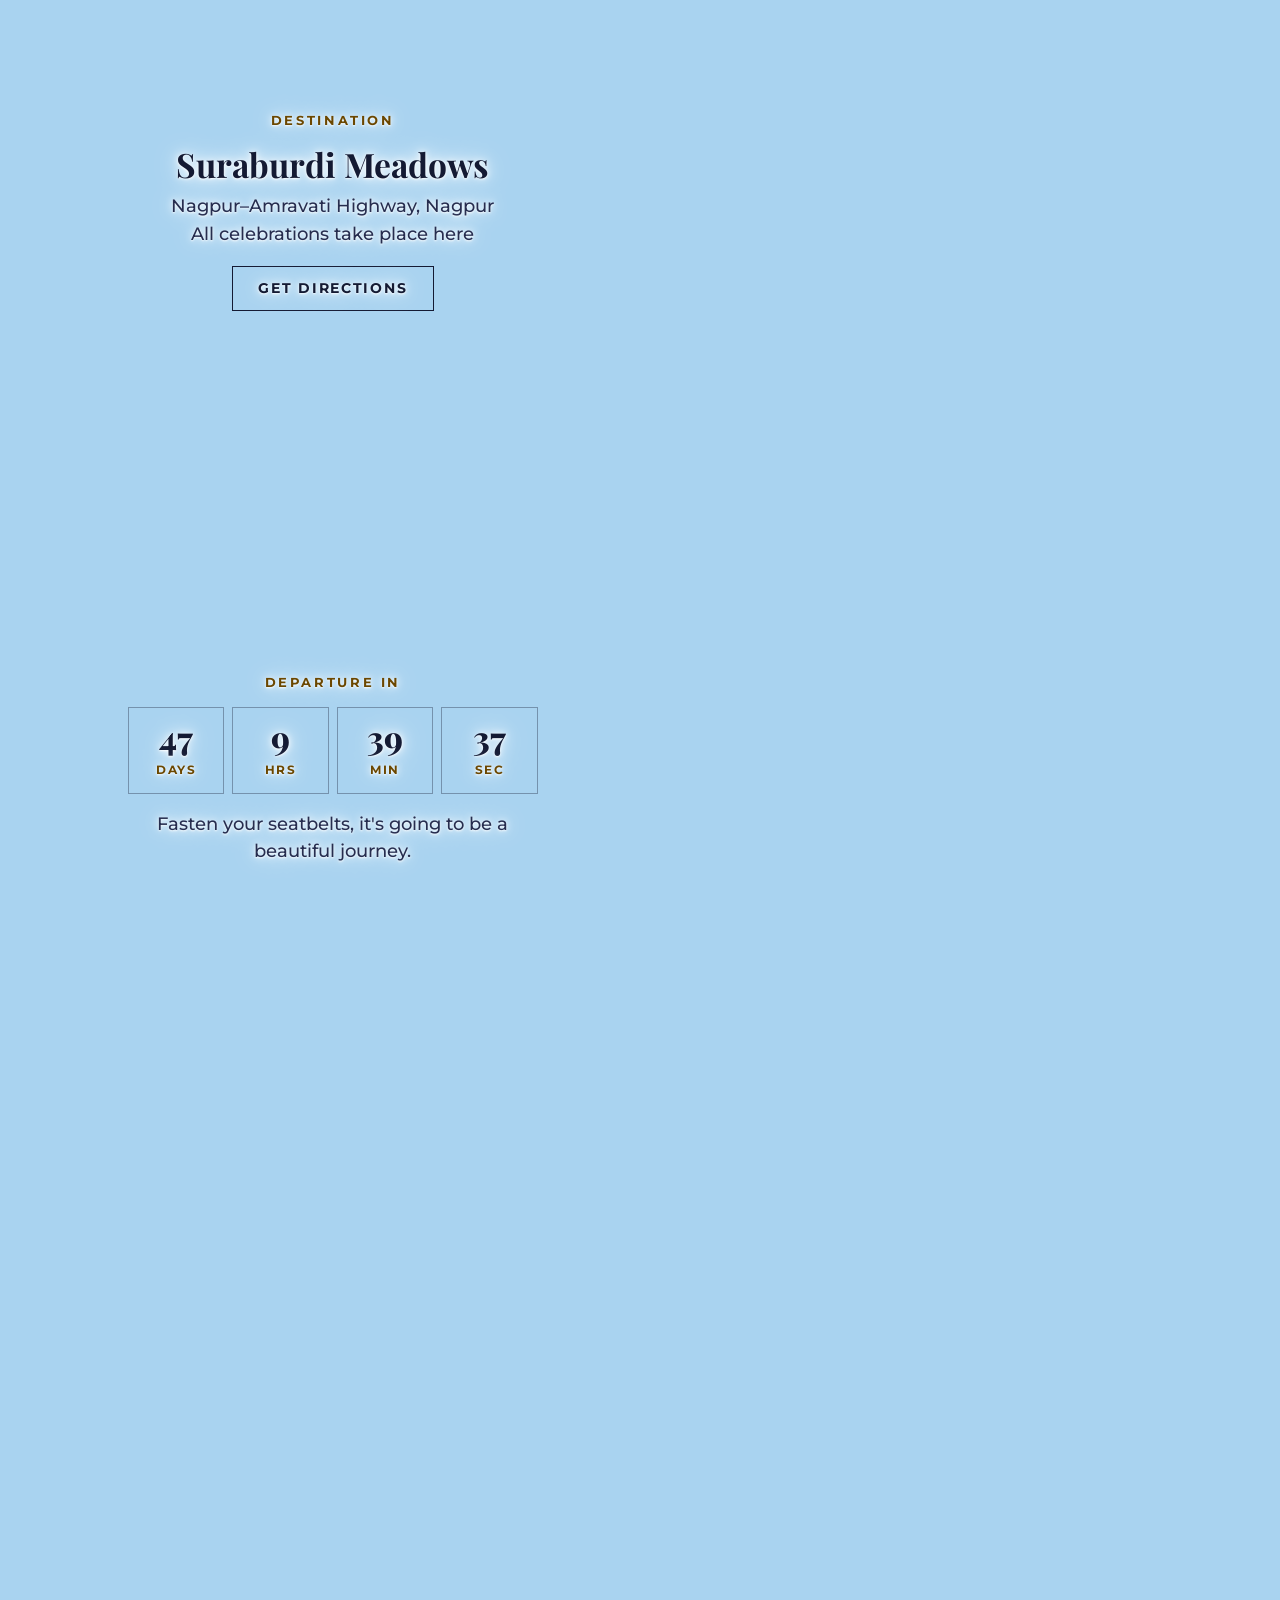
==== commit 47d2b4ea: "Walking legs; pastel palette Co-Authored-By: Claude Opus 5.5 <noreply@anthropic.com> Claude-Session:" ====
--- a/index.html
+++ b/index.html
@@ -7,9 +7,9 @@
 <meta name="description" content="Welcome aboard! You are invited to the wedding of Pranav & Manu · 22–24 January 2027 · Suraburdi Meadows, Nagpur">
 <meta property="og:title" content="Welcome aboard! Pranav & Manu are getting married">
 <meta property="og:description" content="22–24 January 2027 · Suraburdi Meadows, Nagpur. Tap to board.">
-<meta property="og:image" content="assets/bg-day.webp?v=1795657684">
-<meta name="theme-color" content="#57b4fb">
-<link rel="preload" as="image" href="assets/bg-day.webp?v=1795657684">
+<meta property="og:image" content="assets/bg-day.webp?v=1795661626">
+<meta name="theme-color" content="#a9d8f5">
+<link rel="preload" as="image" href="assets/bg-day.webp?v=1795661626">
 <link rel="preconnect" href="https://fonts.googleapis.com">
 <link rel="preconnect" href="https://fonts.gstatic.com" crossorigin>
 <link href="https://fonts.googleapis.com/css2?family=Playfair+Display:ital,wght@0,600;0,700;0,800;1,600;1,700&family=Montserrat:wght@500;600;700&family=Tiro+Devanagari+Hindi&display=swap" rel="stylesheet">
@@ -88,7 +88,11 @@
     .sway,.twinkle,.prop,.flutter,.hint{animation:none}
   }
   
-  #stage{position:fixed;inset:0;overflow:hidden;z-index:0;background:#57b4fb}
+  #stage{position:fixed;inset:0;overflow:hidden;z-index:0;background:#a9d8f5}
+  #stage .art:not(#sun):not(#moon), #clouds{filter:saturate(.72) brightness(1.06)}
+  #stage .art.ph2, #clouds img.ph2{filter:saturate(.75) brightness(1.45) hue-rotate(12deg)}
+  #stage .art.ph1, #clouds img.ph1{filter:saturate(.8) brightness(1.1)}
+  #sun{filter:saturate(.65) brightness(1.08)!important}
   .art{position:absolute;display:block;max-width:none;pointer-events:none;will-change:opacity,transform}
   .ph1,.ph2{opacity:0}
   #moon{position:absolute;left:0;top:0;opacity:0;pointer-events:none;will-change:transform,opacity;filter:drop-shadow(0 0 18px rgba(255,244,200,.55))}
@@ -118,7 +122,8 @@
   .sprite img.prop.slow{animation-duration:1.6s}
   @keyframes spin{to{transform:rotate(-360deg)}}
   @media (prefers-reduced-motion:reduce){.sprite img.prop{animation-duration:3s}}
-  #walker > img:first-child,#plane > img:first-child{position:relative;z-index:2}
+  #walker > img.leg{position:absolute;inset:0;width:100%;height:100%;z-index:1;transform-origin:47.8% 53.1%}
+  #walker > img:nth-child(3),#plane > img:first-child{position:absolute;inset:0;width:100%;height:100%;z-index:2}
   #walker img.head,#plane img.head{z-index:1}
   .sprite img.head{position:absolute;display:block;max-width:none;transform-origin:50% 90%;filter:drop-shadow(0 2px 3px rgba(0,0,0,.25))}
   .sprite img.head.flip{transform:scaleX(-1)}
@@ -173,17 +178,17 @@
 
 <div id="stage" aria-hidden="true">
   <div id="stars"></div>
-  <img id="sun" class="art" data-box="1349,0,283,214" src="assets/sun.webp?v=1795657684" alt="">
-  <img id="moon" src="assets/moon.webp?v=1795657684" alt="">
+  <img id="sun" class="art" data-box="1349,0,283,214" src="assets/sun.webp?v=1795661626" alt="">
+  <img id="moon" src="assets/moon.webp?v=1795661626" alt="">
   <div id="clouds"></div>
-  <img class="art" data-box="0,0,1680,944" src="assets/land-day.webp?v=1795657684" alt="">
-  <img class="art ph1" data-box="0,0,1680,944" src="assets/land-sunset.webp?v=1795657684" alt="">
-  <img class="art ph2" data-box="0,0,1680,944" src="assets/land-night.webp?v=1795657684" alt="">
-<div id="plane" class="sprite"><img src="assets/plane-body.webp?v=1795657684" alt=""><div class="propwrap" style="left:-3.333%;top:-1.679%;width:35.714%;height:71.942%"><img class="prop" src="assets/propeller.webp?v=1795657684" alt=""></div><img id="hPlane2" class="head flip" src="assets/head-p-walk-n.webp?v=1795657684" alt="" style="left:46.90%;top:-9.11%;width:13.87%;height:40.80%;opacity:0"><img id="hPlane" class="head flip" src="assets/head-p-plane-n.webp?v=1795657684" alt="" style="left:47.62%;top:-8.15%;width:13.26%;height:40.79%"></div>
-  <div id="manu" class="sprite"><img src="assets/manu-body.webp?v=1795657684" alt=""><div class="arm"><img src="assets/manu-arm.webp?v=1795657684" alt=""></div><img id="hManu" class="head" src="assets/head-m-wave.webp?v=1795657684" alt="" style="left:29.57%;top:10.45%;width:47.91%;height:27.03%"><img id="hManuR" class="head" src="assets/head-m-upright.webp?v=1795657684" alt="" style="left:28.70%;top:10.45%;width:46.90%;height:27.03%;opacity:0"><img id="hManuL" class="head" src="assets/head-m-left.webp?v=1795657684" alt="" style="left:26.96%;top:11.17%;width:43.43%;height:26.31%;opacity:0"></div>
-  <div id="planeEmpty" class="sprite"><img src="assets/plane-empty.webp?v=1795657684" alt=""><div class="propwrap" style="left:-3.333%;top:-1.679%;width:35.714%;height:71.942%"><img class="prop slow" src="assets/propeller.webp?v=1795657684" alt=""></div></div>
-  <div id="walker" class="sprite"><img src="assets/walker-body.webp?v=1795657684" alt=""><img id="hWalk" class="head" src="assets/head-p-walk-n.webp?v=1795657684" alt="" style="left:33.97%;top:-7.43%;width:35.95%;height:31.34%"></div>
-  <div id="hug" class="sprite"><img src="assets/hug-body.webp?v=1795657684" alt=""><img id="hHugM" class="head" src="assets/head-m-hug.webp?v=1795657684" alt="" style="left:19.86%;top:-5.06%;width:28.13%;height:24.19%"><img id="hHugP" class="head" src="assets/head-p-hug.webp?v=1795657684" alt="" style="left:-1.89%;top:3.94%;width:25.04%;height:18.85%"></div>
+  <img class="art" data-box="0,0,1680,944" src="assets/land-day.webp?v=1795661626" alt="">
+  <img class="art ph1" data-box="0,0,1680,944" src="assets/land-sunset.webp?v=1795661626" alt="">
+  <img class="art ph2" data-box="0,0,1680,944" src="assets/land-night.webp?v=1795661626" alt="">
+<div id="plane" class="sprite"><img src="assets/plane-body.webp?v=1795661626" alt=""><div class="propwrap" style="left:-3.333%;top:-1.679%;width:35.714%;height:71.942%"><img class="prop" src="assets/propeller.webp?v=1795661626" alt=""></div><img id="hPlane2" class="head flip" src="assets/head-p-walk-n.webp?v=1795661626" alt="" style="left:46.90%;top:-9.11%;width:13.87%;height:40.80%;opacity:0"><img id="hPlane" class="head flip" src="assets/head-p-plane-n.webp?v=1795661626" alt="" style="left:47.62%;top:-8.15%;width:13.26%;height:40.79%"></div>
+  <div id="manu" class="sprite"><img src="assets/manu-body.webp?v=1795661626" alt=""><div class="arm"><img src="assets/manu-arm.webp?v=1795661626" alt=""></div><img id="hManu" class="head" src="assets/head-m-wave.webp?v=1795661626" alt="" style="left:29.57%;top:10.45%;width:47.91%;height:27.03%"><img id="hManuR" class="head" src="assets/head-m-upright.webp?v=1795661626" alt="" style="left:28.70%;top:10.45%;width:46.90%;height:27.03%;opacity:0"><img id="hManuL" class="head" src="assets/head-m-left.webp?v=1795661626" alt="" style="left:26.96%;top:11.17%;width:43.43%;height:26.31%;opacity:0"></div>
+  <div id="planeEmpty" class="sprite"><img src="assets/plane-empty.webp?v=1795661626" alt=""><div class="propwrap" style="left:-3.333%;top:-1.679%;width:35.714%;height:71.942%"><img class="prop slow" src="assets/propeller.webp?v=1795661626" alt=""></div></div>
+  <div id="walker" class="sprite"><img class="leg" id="legB" src="assets/walker-legB.webp?v=1795661626" alt=""><img class="leg" id="legF" src="assets/walker-legF.webp?v=1795661626" alt=""><img src="assets/walker-torso.webp?v=1795661626" alt=""><img id="hWalk" class="head" src="assets/head-p-walk-n.webp?v=1795661626" alt="" style="left:33.97%;top:-7.43%;width:35.95%;height:31.34%"></div>
+  <div id="hug" class="sprite"><img src="assets/hug-body.webp?v=1795661626" alt=""><img id="hHugM" class="head" src="assets/head-m-hug.webp?v=1795661626" alt="" style="left:19.86%;top:-5.06%;width:28.13%;height:24.19%"><img id="hHugP" class="head" src="assets/head-p-hug.webp?v=1795661626" alt="" style="left:-1.89%;top:3.94%;width:25.04%;height:18.85%"></div>
   <div id="hearts"></div>
 </div>
 
@@ -308,13 +313,13 @@
 const CLOUDS = [[0,1185,210,1,1,1],[2,464,471,1,1,.7],[3,1316,489,.9,1,.8],[0,-150,330,.6,-1,.55],[2,900,150,.8,-1,.9],[3,120,540,.7,1,.6],[2,1500,90,.55,1,1.1]];
 const cloudEls = CLOUDS.map(([i]) => {
   const d = document.createElement("div"); d.className = "cloud";
-  d.innerHTML = `<img src="assets/cloud${i}-day.webp?v=1795657684" alt=""><img class="ph1" src="assets/cloud${i}-sunset.webp?v=1795657684" alt=""><img class="ph2" src="assets/cloud${i}-night.webp?v=1795657684" alt="">`;
+  d.innerHTML = `<img src="assets/cloud${i}-day.webp?v=1795661626" alt=""><img class="ph1" src="assets/cloud${i}-sunset.webp?v=1795661626" alt=""><img class="ph2" src="assets/cloud${i}-night.webp?v=1795661626" alt="">`;
   document.getElementById("clouds").appendChild(d); return d;
 });
 const arts = [...document.querySelectorAll(".art")].map(el => ({ el, box: el.dataset.box.split(",").map(Number) }));
 const ph1 = [...document.querySelectorAll(".ph1")], ph2 = [...document.querySelectorAll(".ph2")];
 const sun = $("sun"), moon = $("moon"), stars = $("stars"), stage = $("stage");
-const SKY = { day:["#57b4fb","#7cc3fb","#b4dcf8"], sunset:["#212e6a","#6a4a86","#f2875a"], night:["#06255e","#0c2f6c","#1d4a92"] };
+const SKY = { day:["#a9d8f5","#c4e5f8","#e4f3fb"], sunset:["#b8a9dc","#e7b8cf","#f8cdb4"], night:["#5b6aa8","#7a86bf","#9ea6d3"] };
 function hex(c){ return [1,3,5].map(i=>parseInt(c.slice(i,i+2),16)); }
 function mixc(a,b,t){ const x=hex(a), y=hex(b); return "rgb("+x.map((v,i)=>Math.round(v+(y[i]-v)*t)).join(",")+")"; }
 function mix3(k1,k2,i){ const a = mixc(SKY.day[i], SKY.sunset[i], k1); const b = mixc(SKY.sunset[i], SKY.night[i], k2);
@@ -394,7 +399,7 @@
     d.style.transform = `translate(${cx}px,${oy + y*sc}px) scaleX(${flip})`;
   });
   sun.style.transform = `translateY(${smooth(.18,.56,p)*720*sc}px)`;
-  sun.style.filter = `sepia(${k1}) saturate(${1+k1*1.5}) hue-rotate(${-25*k1}deg)`;
+  sun.style.filter = `saturate(${(.65+k1*.5).toFixed(2)}) brightness(1.08) hue-rotate(${-25*k1}deg)`;
   // moon: pinned to the screen's top-right so it shows on every device, rising over the hills
   const ms = clamp(Math.min(W,H)*.2, 84, 170);
   moon.style.width = ms+"px"; moon.style.height = ms+"px";
@@ -403,7 +408,7 @@
   moon.style.opacity = smooth(.46,.6,p);
   stars.style.opacity = smooth(.6,.82,p);
   const night = k2, dusk = k1;
-  const bright = lerp(1, .78, Math.max(dusk*.4, night));
+  const bright = lerp(1, .9, Math.max(dusk*.4, night));
   const filt = `brightness(${bright.toFixed(3)}) saturate(${lerp(1,.88,night).toFixed(3)})`;
   document.body.classList.toggle("dark", p > .36);
   // Manu: waving arm follows the scroll, gentle sway
@@ -458,6 +463,8 @@
   const step = walkT > 0 && walkT < 1 ? sy/18 : 0;
   walker.style.transform = `translate(${wx}px,${feetY - wh - Math.abs(Math.sin(step))*5}px) rotate(${Math.sin(step)*2.5}deg)`;
   walker.style.opacity = hop * (1 - hugT); walker.style.filter = filt;
+  { const sw = (walkT > 0 && walkT < 1) ? Math.sin(sy/22)*11 : 0;
+    $("legF").style.transform = `rotate(${sw.toFixed(2)}deg)`; $("legB").style.transform = `rotate(${(-sw).toFixed(2)}deg)`; }
   manu.style.opacity = 1 - hugT;
   const hw = hug.offsetWidth, hh = hug.offsetHeight;
   hug.style.transform = `translate(${mx + MANU.w*sc*.6 - hw*.62}px,${feetY - hh}px)`;
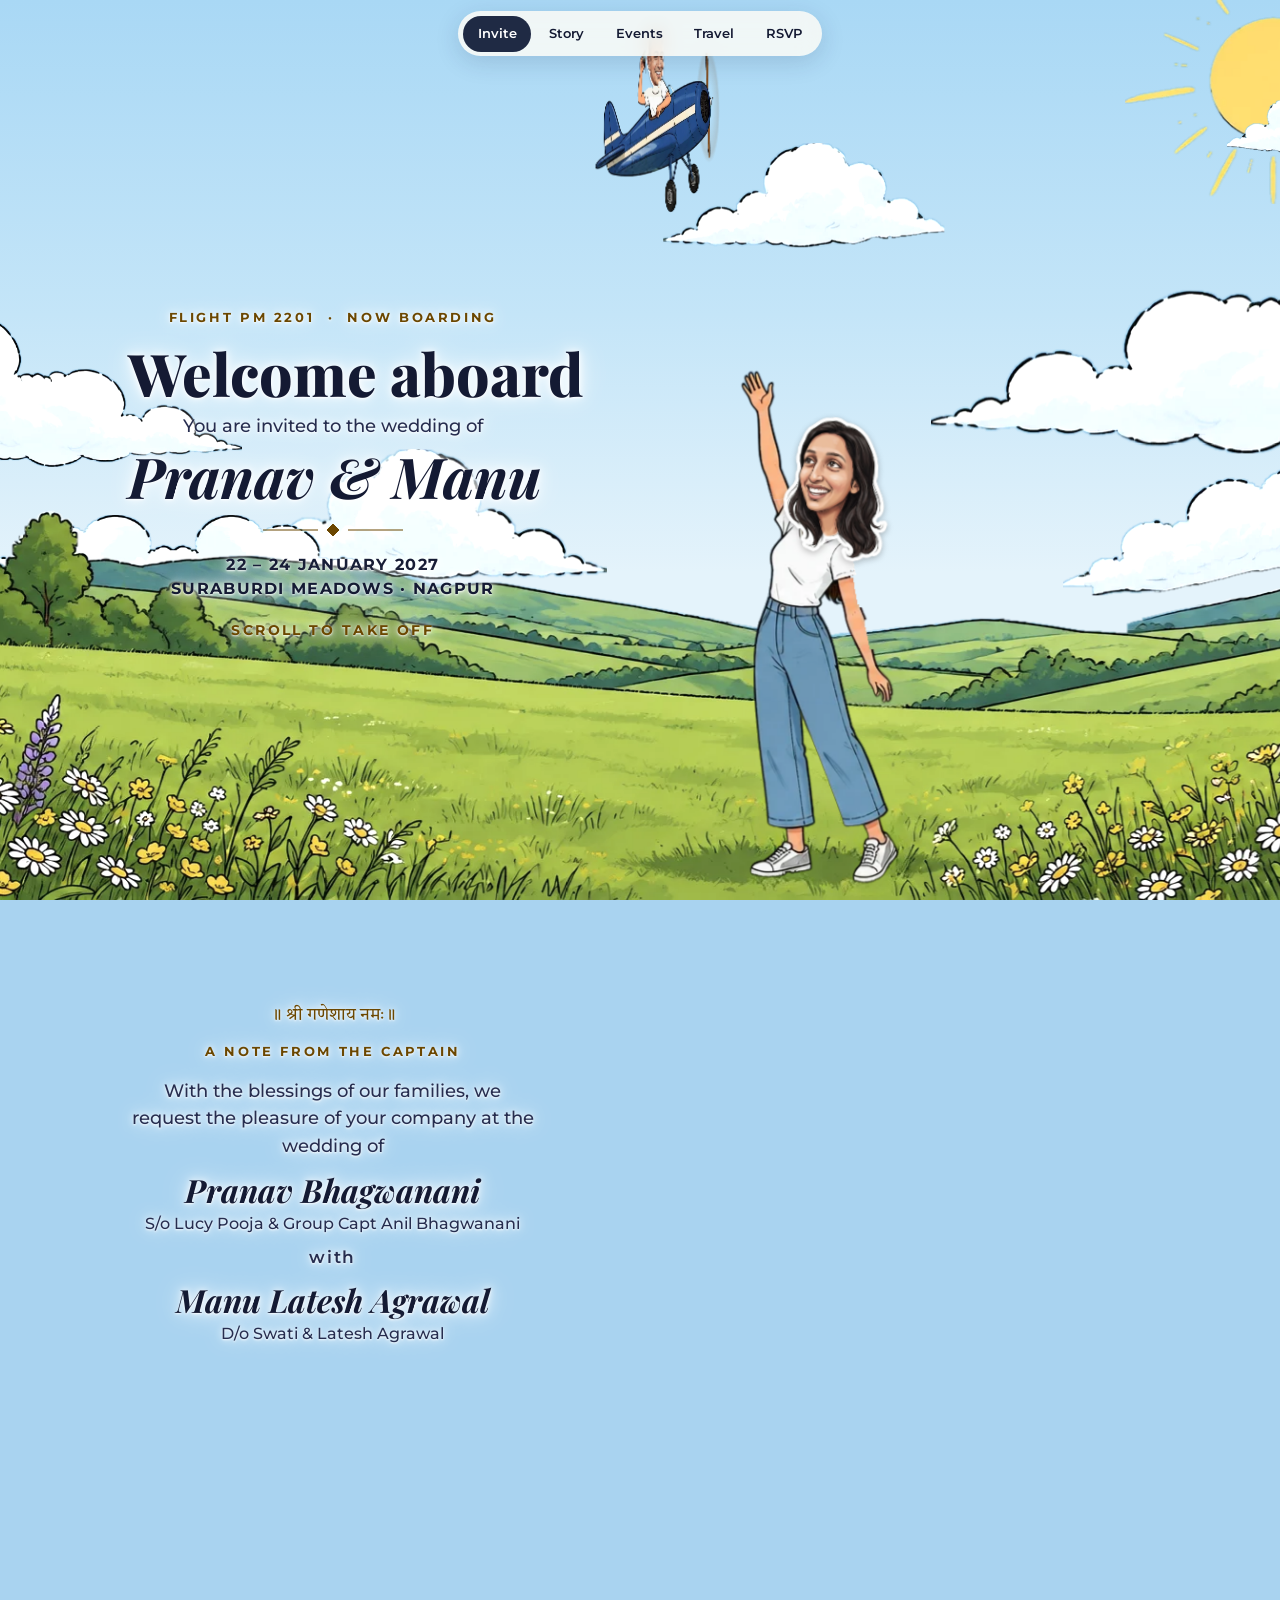
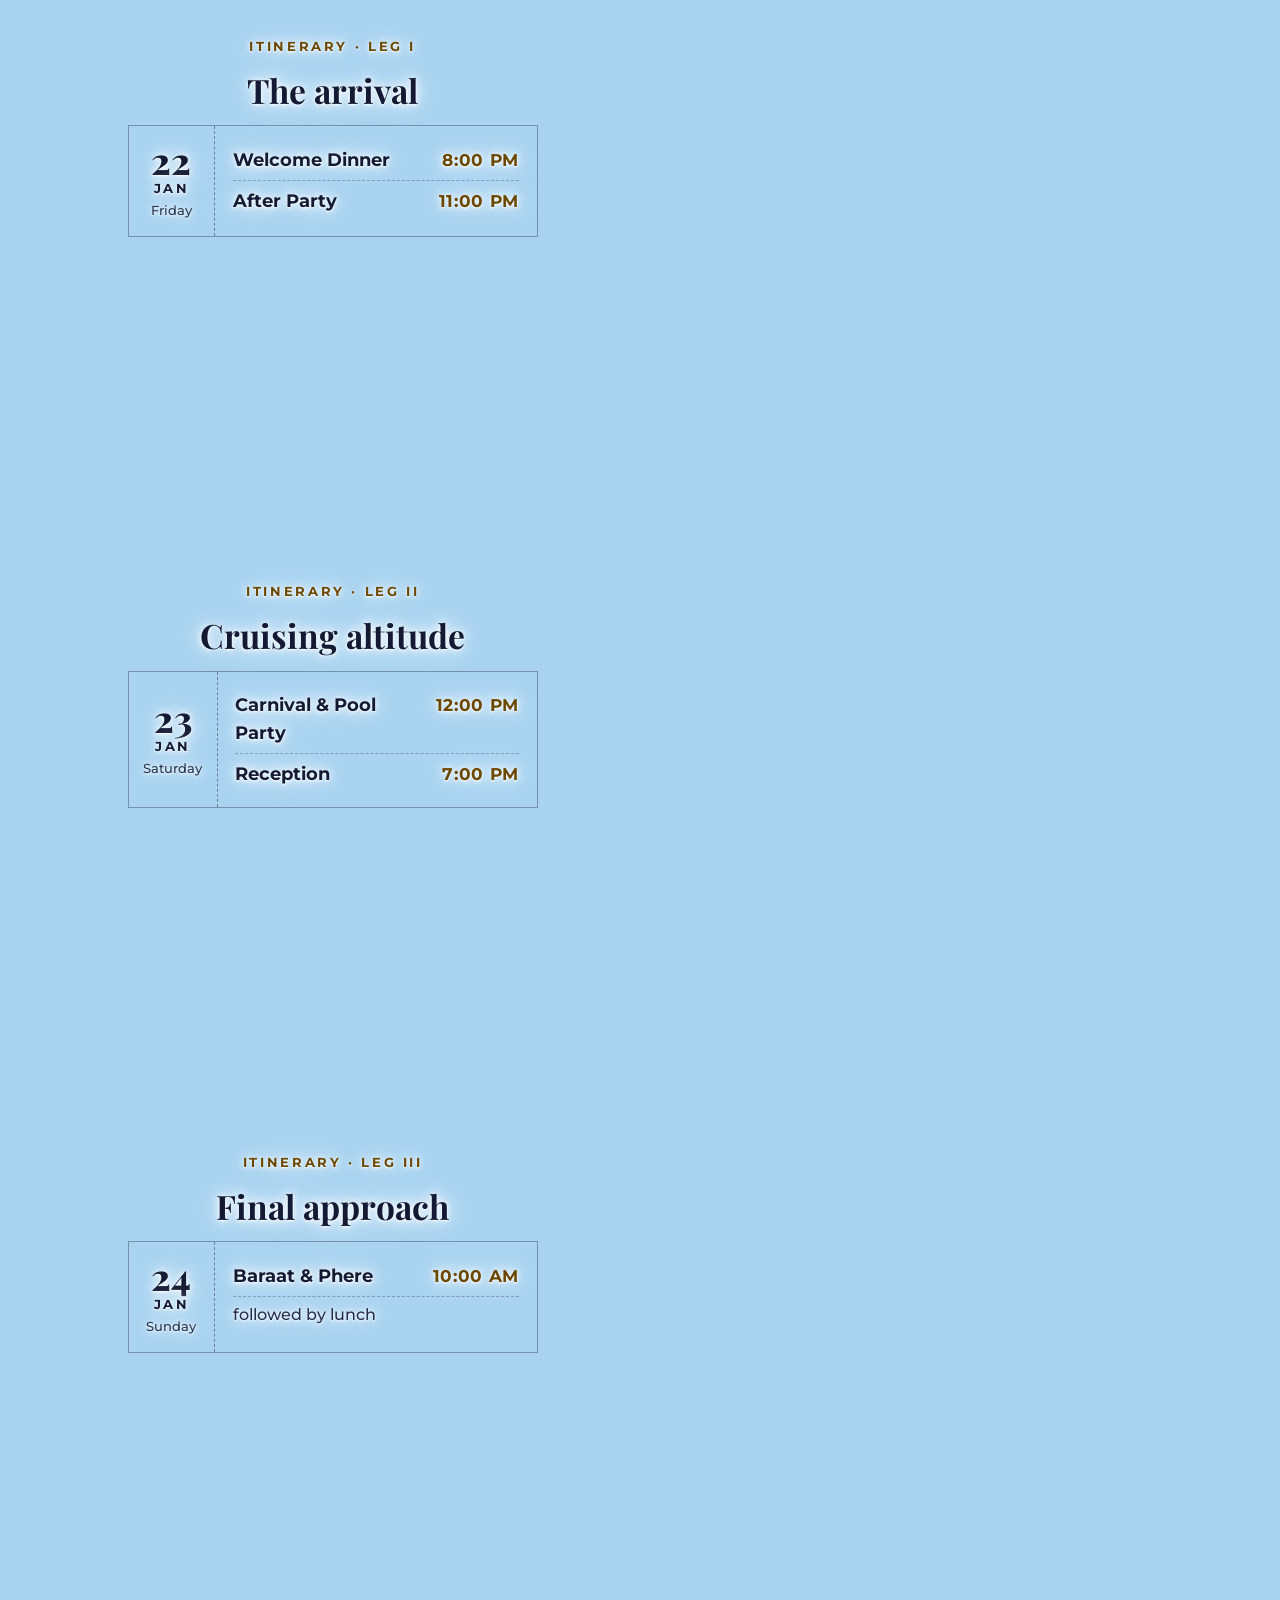
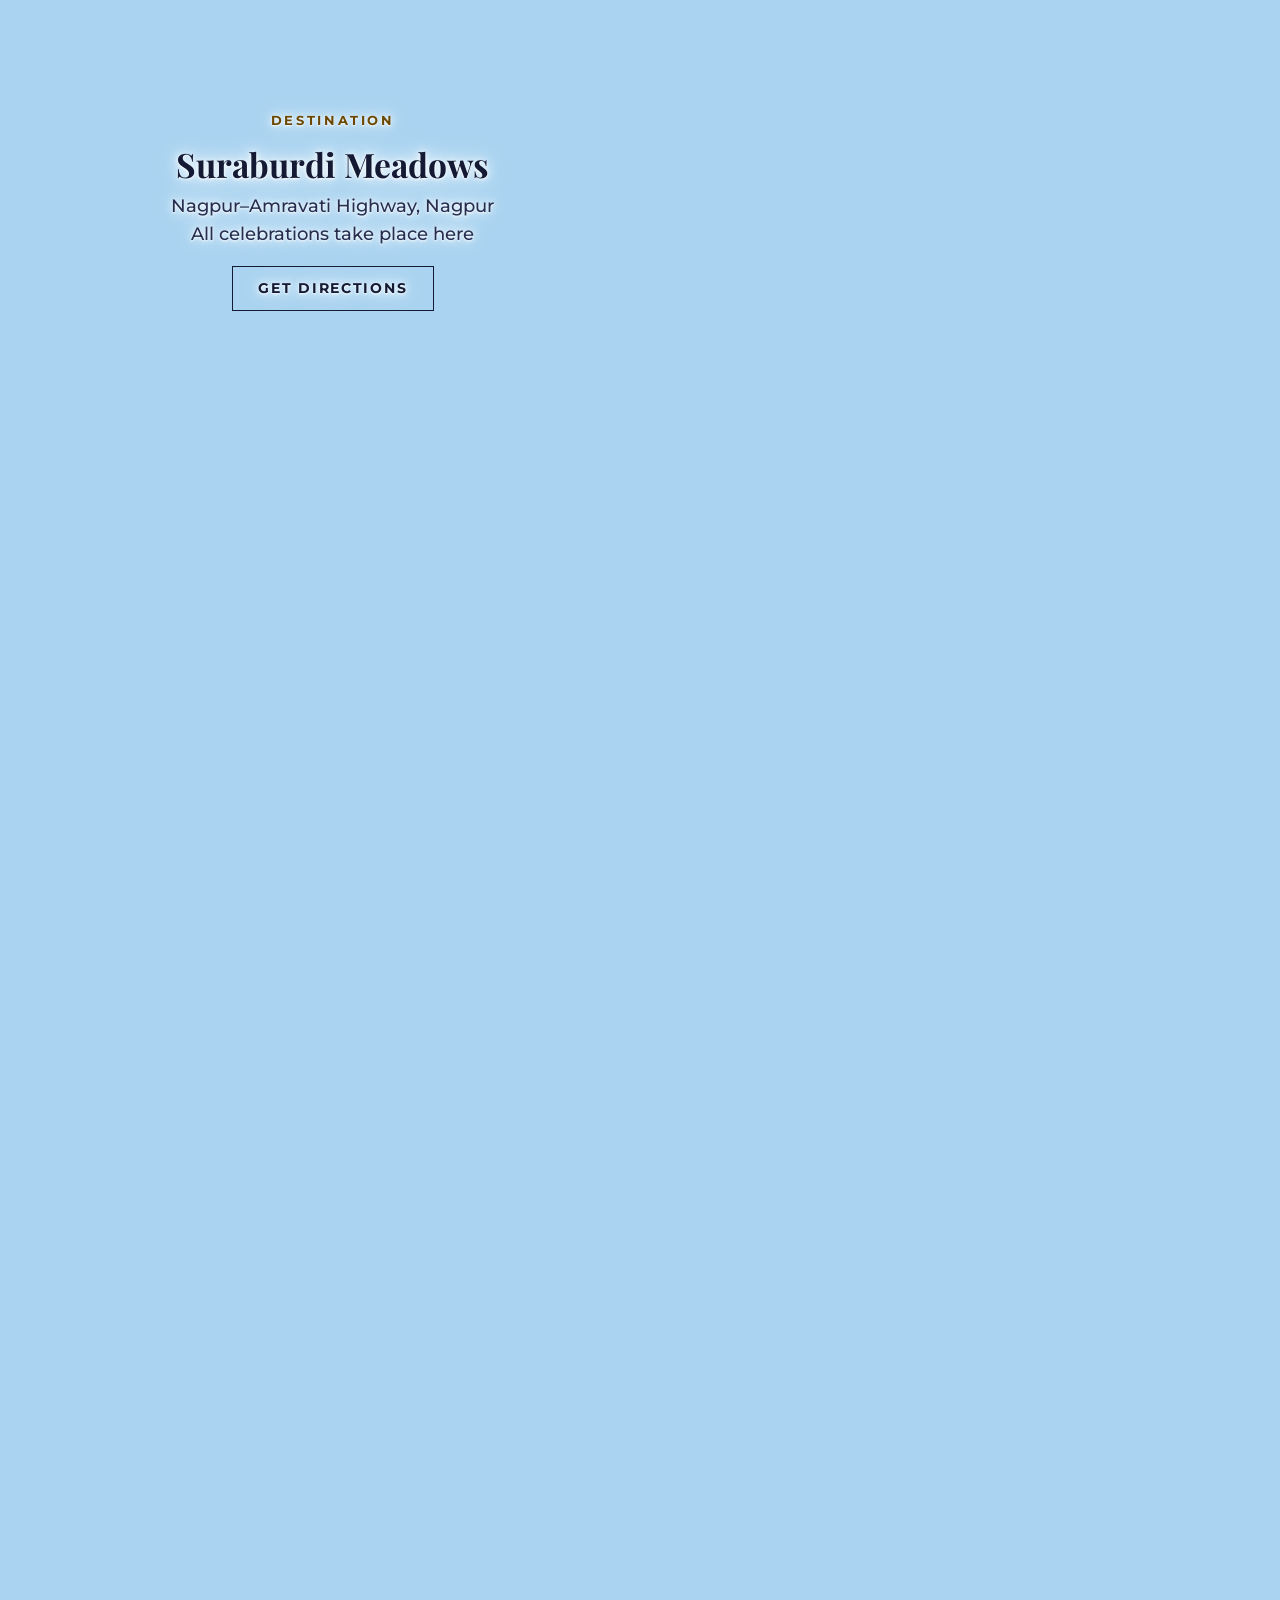
==== commit ea874ea5: "Propeller spins in perspective around the engine axis Co-Authored-By: Claude Opus 5.5 <noreply@anthr" ====
--- a/index.html
+++ b/index.html
@@ -7,9 +7,9 @@
 <meta name="description" content="Welcome aboard! You are invited to the wedding of Pranav & Manu · 22–24 January 2027 · Suraburdi Meadows, Nagpur">
 <meta property="og:title" content="Welcome aboard! Pranav & Manu are getting married">
 <meta property="og:description" content="22–24 January 2027 · Suraburdi Meadows, Nagpur. Tap to board.">
-<meta property="og:image" content="assets/bg-day.webp?v=1795661626">
+<meta property="og:image" content="assets/bg-day.webp?v=1795667529">
 <meta name="theme-color" content="#a9d8f5">
-<link rel="preload" as="image" href="assets/bg-day.webp?v=1795661626">
+<link rel="preload" as="image" href="assets/bg-day.webp?v=1795667529">
 <link rel="preconnect" href="https://fonts.googleapis.com">
 <link rel="preconnect" href="https://fonts.gstatic.com" crossorigin>
 <link href="https://fonts.googleapis.com/css2?family=Playfair+Display:ital,wght@0,600;0,700;0,800;1,600;1,700&family=Montserrat:wght@500;600;700&family=Tiro+Devanagari+Hindi&display=swap" rel="stylesheet">
@@ -117,8 +117,11 @@
   #manu > img:first-child{position:absolute;inset:0;width:100%;height:100%}
   #manu .arm img{position:absolute;inset:0;width:100%;height:100%}
   .propwrap{position:absolute}
-  .propwrap::before{content:"";position:absolute;inset:6%;border-radius:50%;background:radial-gradient(circle,rgba(255,255,255,.0) 20%,rgba(120,80,40,.18) 60%,rgba(255,255,255,0) 72%)}
+  /* engine face seen at an angle: the propeller disc is an ellipse (squashed + tilted to match the cowling) */
+  .propwrap .disc{position:absolute;inset:0;transform:rotate(5deg) scaleX(.53);transform-origin:50% 50%}
+  .propwrap .disc::before{content:"";position:absolute;inset:2%;border-radius:50%;background:radial-gradient(circle,rgba(255,255,255,0) 25%,rgba(120,80,40,.16) 62%,rgba(255,255,255,0) 72%)}
   .sprite img.prop{position:absolute;inset:0;width:100%;height:100%;animation:spin .28s linear infinite;transform-origin:50% 50%}
+  .sprite img.spinner{position:absolute;display:block;max-width:none}
   .sprite img.prop.slow{animation-duration:1.6s}
   @keyframes spin{to{transform:rotate(-360deg)}}
   @media (prefers-reduced-motion:reduce){.sprite img.prop{animation-duration:3s}}
@@ -178,17 +181,17 @@
 
 <div id="stage" aria-hidden="true">
   <div id="stars"></div>
-  <img id="sun" class="art" data-box="1349,0,283,214" src="assets/sun.webp?v=1795661626" alt="">
-  <img id="moon" src="assets/moon.webp?v=1795661626" alt="">
+  <img id="sun" class="art" data-box="1349,0,283,214" src="assets/sun.webp?v=1795667529" alt="">
+  <img id="moon" src="assets/moon.webp?v=1795667529" alt="">
   <div id="clouds"></div>
-  <img class="art" data-box="0,0,1680,944" src="assets/land-day.webp?v=1795661626" alt="">
-  <img class="art ph1" data-box="0,0,1680,944" src="assets/land-sunset.webp?v=1795661626" alt="">
-  <img class="art ph2" data-box="0,0,1680,944" src="assets/land-night.webp?v=1795661626" alt="">
-<div id="plane" class="sprite"><img src="assets/plane-body.webp?v=1795661626" alt=""><div class="propwrap" style="left:-3.333%;top:-1.679%;width:35.714%;height:71.942%"><img class="prop" src="assets/propeller.webp?v=1795661626" alt=""></div><img id="hPlane2" class="head flip" src="assets/head-p-walk-n.webp?v=1795661626" alt="" style="left:46.90%;top:-9.11%;width:13.87%;height:40.80%;opacity:0"><img id="hPlane" class="head flip" src="assets/head-p-plane-n.webp?v=1795661626" alt="" style="left:47.62%;top:-8.15%;width:13.26%;height:40.79%"></div>
-  <div id="manu" class="sprite"><img src="assets/manu-body.webp?v=1795661626" alt=""><div class="arm"><img src="assets/manu-arm.webp?v=1795661626" alt=""></div><img id="hManu" class="head" src="assets/head-m-wave.webp?v=1795661626" alt="" style="left:29.57%;top:10.45%;width:47.91%;height:27.03%"><img id="hManuR" class="head" src="assets/head-m-upright.webp?v=1795661626" alt="" style="left:28.70%;top:10.45%;width:46.90%;height:27.03%;opacity:0"><img id="hManuL" class="head" src="assets/head-m-left.webp?v=1795661626" alt="" style="left:26.96%;top:11.17%;width:43.43%;height:26.31%;opacity:0"></div>
-  <div id="planeEmpty" class="sprite"><img src="assets/plane-empty.webp?v=1795661626" alt=""><div class="propwrap" style="left:-3.333%;top:-1.679%;width:35.714%;height:71.942%"><img class="prop slow" src="assets/propeller.webp?v=1795661626" alt=""></div></div>
-  <div id="walker" class="sprite"><img class="leg" id="legB" src="assets/walker-legB.webp?v=1795661626" alt=""><img class="leg" id="legF" src="assets/walker-legF.webp?v=1795661626" alt=""><img src="assets/walker-torso.webp?v=1795661626" alt=""><img id="hWalk" class="head" src="assets/head-p-walk-n.webp?v=1795661626" alt="" style="left:33.97%;top:-7.43%;width:35.95%;height:31.34%"></div>
-  <div id="hug" class="sprite"><img src="assets/hug-body.webp?v=1795661626" alt=""><img id="hHugM" class="head" src="assets/head-m-hug.webp?v=1795661626" alt="" style="left:19.86%;top:-5.06%;width:28.13%;height:24.19%"><img id="hHugP" class="head" src="assets/head-p-hug.webp?v=1795661626" alt="" style="left:-1.89%;top:3.94%;width:25.04%;height:18.85%"></div>
+  <img class="art" data-box="0,0,1680,944" src="assets/land-day.webp?v=1795667529" alt="">
+  <img class="art ph1" data-box="0,0,1680,944" src="assets/land-sunset.webp?v=1795667529" alt="">
+  <img class="art ph2" data-box="0,0,1680,944" src="assets/land-night.webp?v=1795667529" alt="">
+<div id="plane" class="sprite"><img src="assets/plane-body.webp?v=1795667529" alt=""><div class="propwrap" style="left:-1.905%;top:2.158%;width:33.333%;height:67.146%"><div class="disc"><img class="prop" src="assets/prop-front.webp?v=1795667529" alt=""></div></div><img class="spinner" src="assets/spinner.webp?v=1795667529" alt="" style="left:11.429%;top:30.456%;width:6.071%;height:9.592%"><img id="hPlane2" class="head flip" src="assets/head-p-walk-n.webp?v=1795667529" alt="" style="left:46.90%;top:-9.11%;width:13.87%;height:40.80%;opacity:0"><img id="hPlane" class="head flip" src="assets/head-p-plane-n.webp?v=1795667529" alt="" style="left:47.62%;top:-8.15%;width:13.26%;height:40.79%"></div>
+  <div id="manu" class="sprite"><img src="assets/manu-body.webp?v=1795667529" alt=""><div class="arm"><img src="assets/manu-arm.webp?v=1795667529" alt=""></div><img id="hManu" class="head" src="assets/head-m-wave.webp?v=1795667529" alt="" style="left:29.57%;top:10.45%;width:47.91%;height:27.03%"><img id="hManuR" class="head" src="assets/head-m-upright.webp?v=1795667529" alt="" style="left:28.70%;top:10.45%;width:46.90%;height:27.03%;opacity:0"><img id="hManuL" class="head" src="assets/head-m-left.webp?v=1795667529" alt="" style="left:26.96%;top:11.17%;width:43.43%;height:26.31%;opacity:0"></div>
+  <div id="planeEmpty" class="sprite"><img src="assets/plane-empty.webp?v=1795667529" alt=""><div class="propwrap" style="left:-1.905%;top:2.158%;width:33.333%;height:67.146%"><div class="disc"><img class="prop slow" src="assets/prop-front.webp?v=1795667529" alt=""></div></div><img class="spinner" src="assets/spinner.webp?v=1795667529" alt="" style="left:11.429%;top:30.456%;width:6.071%;height:9.592%"></div>
+  <div id="walker" class="sprite"><img class="leg" id="legB" src="assets/walker-legB.webp?v=1795667529" alt=""><img class="leg" id="legF" src="assets/walker-legF.webp?v=1795667529" alt=""><img src="assets/walker-torso.webp?v=1795667529" alt=""><img id="hWalk" class="head" src="assets/head-p-walk-n.webp?v=1795667529" alt="" style="left:33.97%;top:-7.43%;width:35.95%;height:31.34%"></div>
+  <div id="hug" class="sprite"><img src="assets/hug-body.webp?v=1795667529" alt=""><img id="hHugM" class="head" src="assets/head-m-hug.webp?v=1795667529" alt="" style="left:19.86%;top:-5.06%;width:28.13%;height:24.19%"><img id="hHugP" class="head" src="assets/head-p-hug.webp?v=1795667529" alt="" style="left:-1.89%;top:3.94%;width:25.04%;height:18.85%"></div>
   <div id="hearts"></div>
 </div>
 
@@ -313,7 +316,7 @@
 const CLOUDS = [[0,1185,210,1,1,1],[2,464,471,1,1,.7],[3,1316,489,.9,1,.8],[0,-150,330,.6,-1,.55],[2,900,150,.8,-1,.9],[3,120,540,.7,1,.6],[2,1500,90,.55,1,1.1]];
 const cloudEls = CLOUDS.map(([i]) => {
   const d = document.createElement("div"); d.className = "cloud";
-  d.innerHTML = `<img src="assets/cloud${i}-day.webp?v=1795661626" alt=""><img class="ph1" src="assets/cloud${i}-sunset.webp?v=1795661626" alt=""><img class="ph2" src="assets/cloud${i}-night.webp?v=1795661626" alt="">`;
+  d.innerHTML = `<img src="assets/cloud${i}-day.webp?v=1795667529" alt=""><img class="ph1" src="assets/cloud${i}-sunset.webp?v=1795667529" alt=""><img class="ph2" src="assets/cloud${i}-night.webp?v=1795667529" alt="">`;
   document.getElementById("clouds").appendChild(d); return d;
 });
 const arts = [...document.querySelectorAll(".art")].map(el => ({ el, box: el.dataset.box.split(",").map(Number) }));
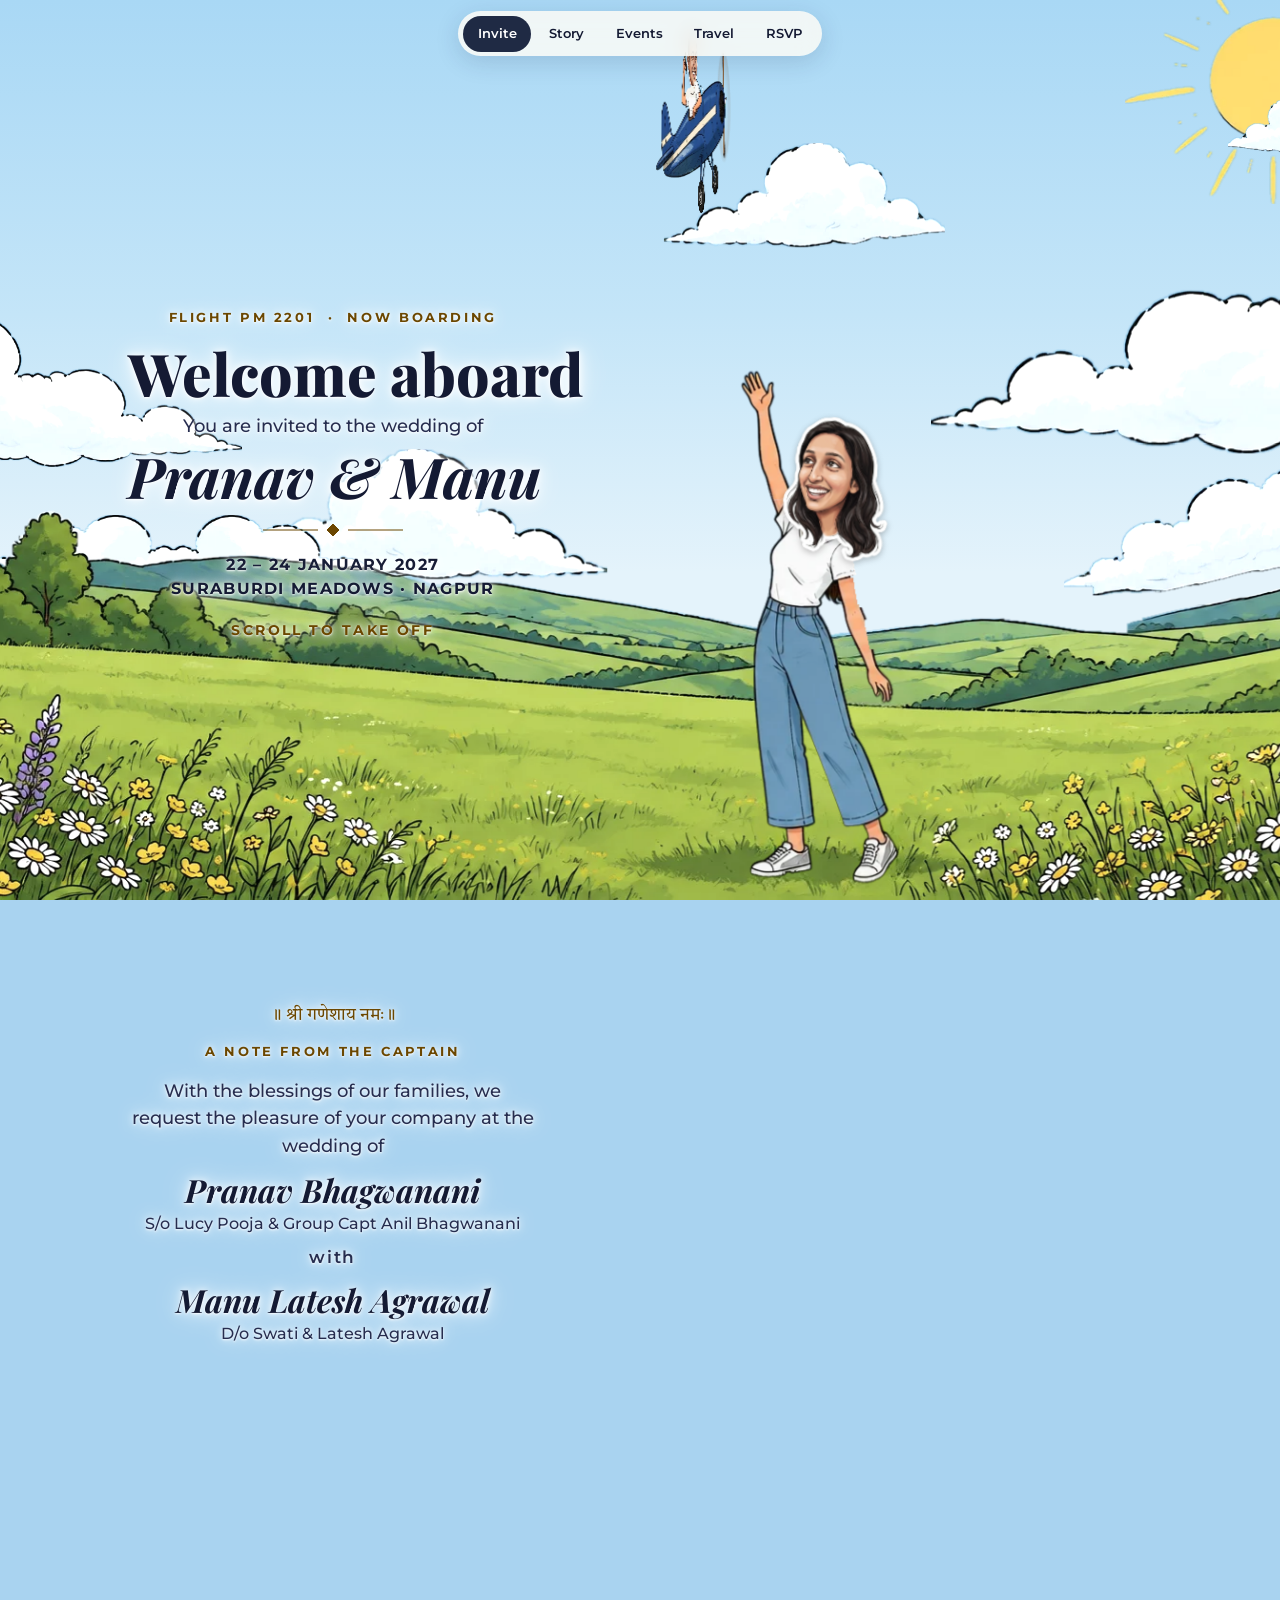
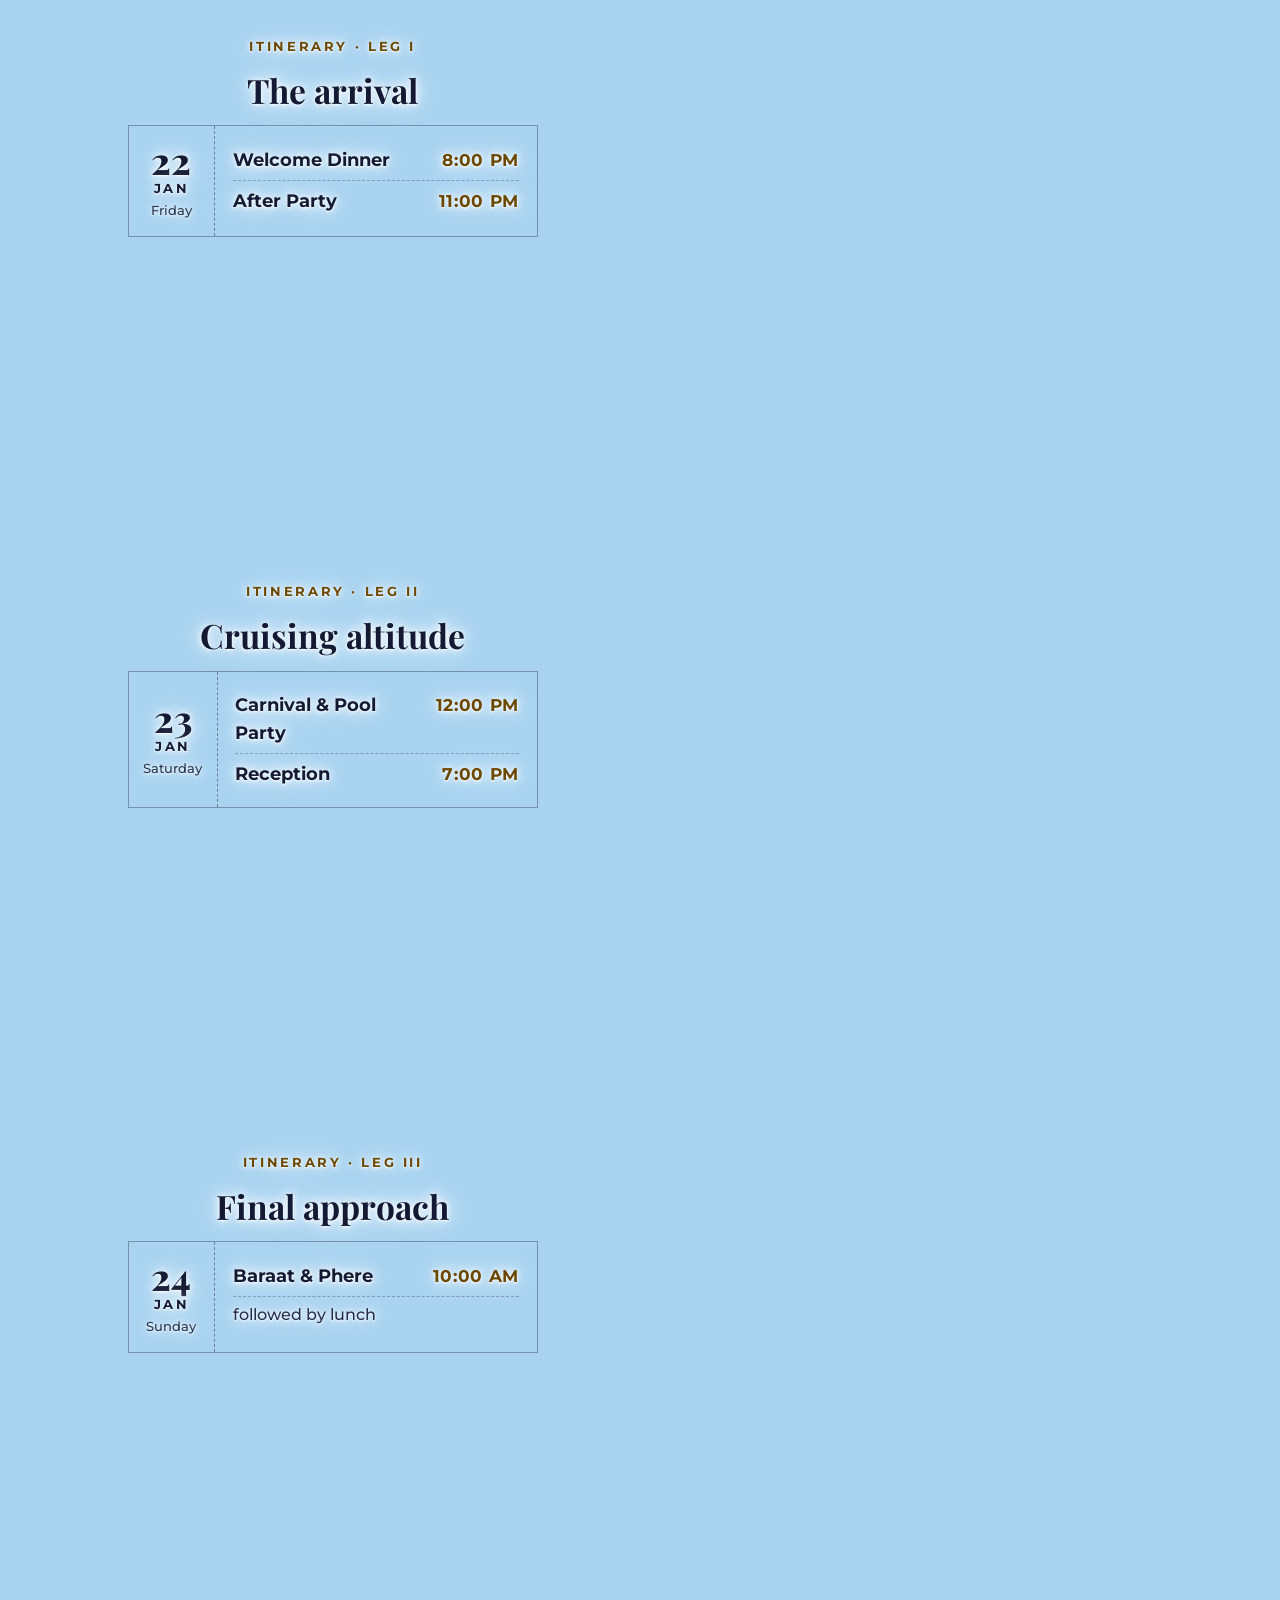
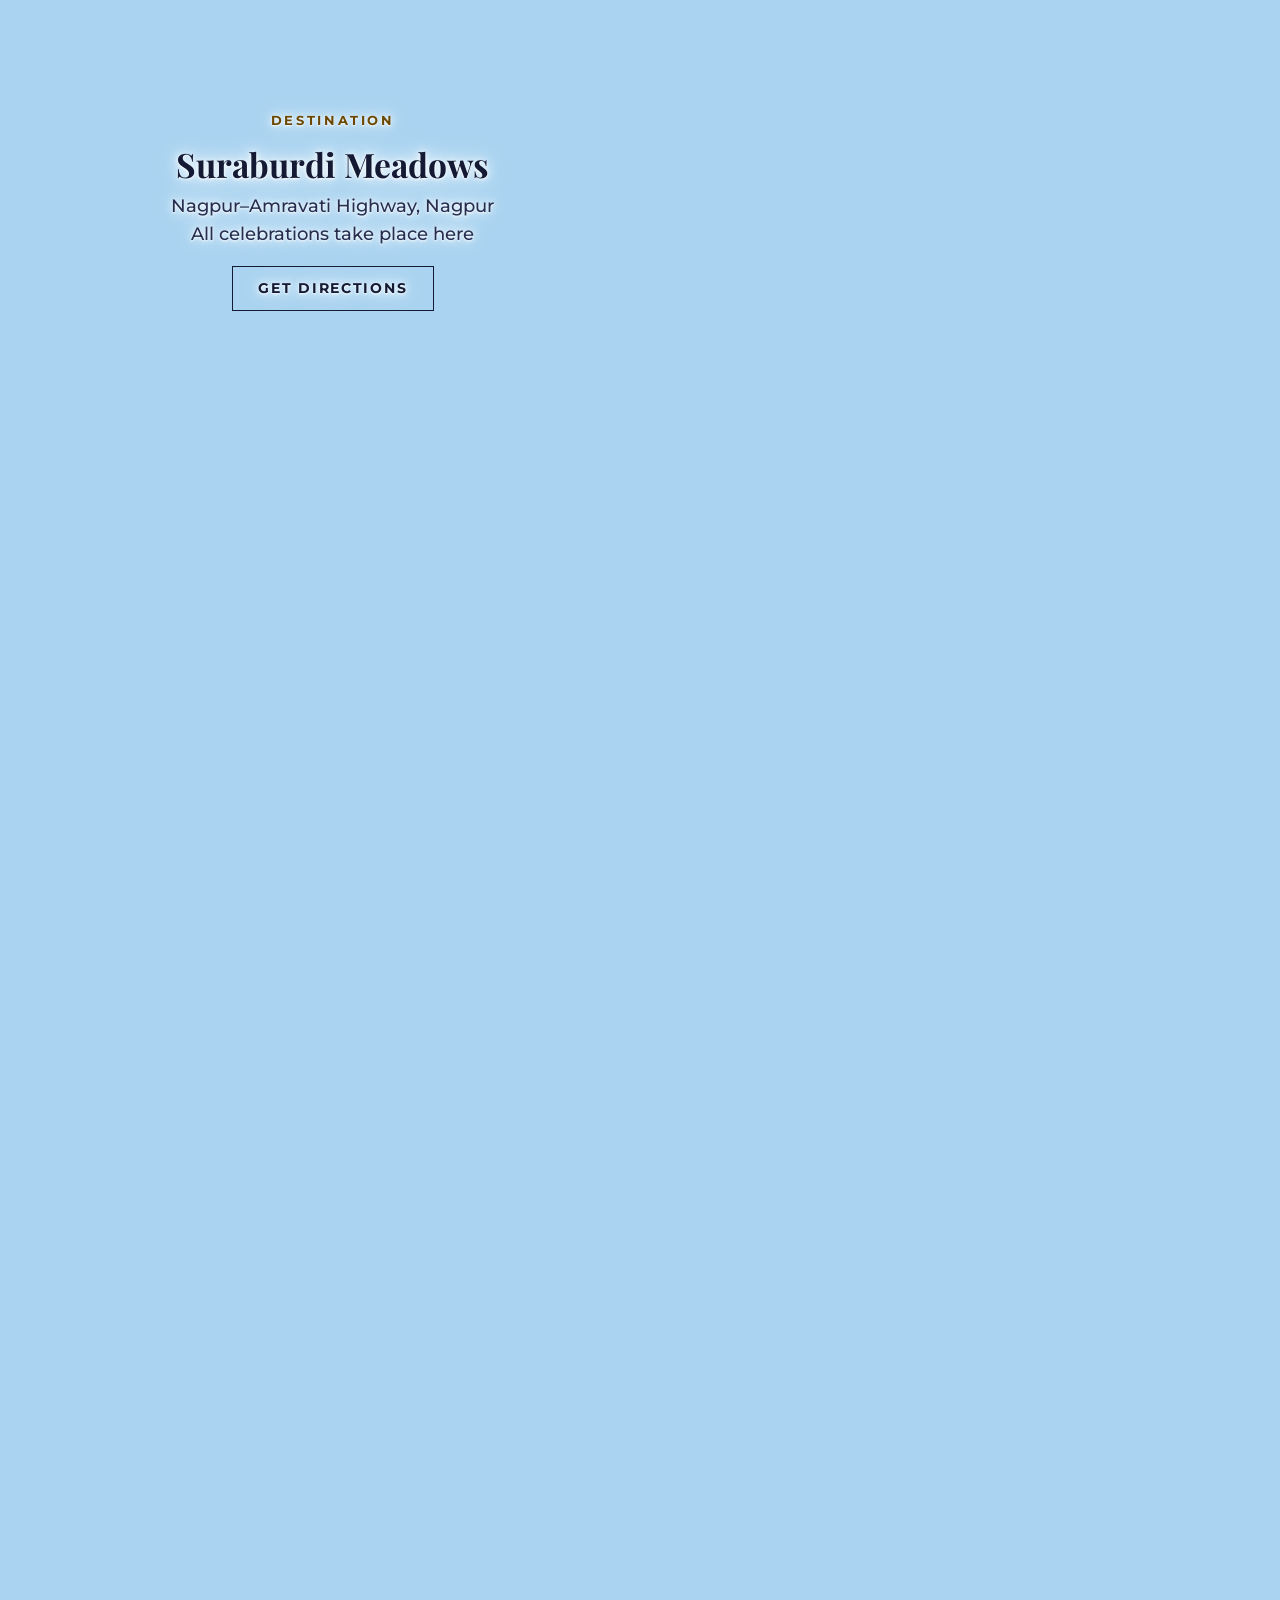
==== commit 344cc5c5: "Fix clouds popping in at the screen edge Co-Authored-By: Claude Opus 5.5 <noreply@anthropic.com> Cla" ====
--- a/index.html
+++ b/index.html
@@ -7,9 +7,9 @@
 <meta name="description" content="Welcome aboard! You are invited to the wedding of Pranav & Manu · 22–24 January 2027 · Suraburdi Meadows, Nagpur">
 <meta property="og:title" content="Welcome aboard! Pranav & Manu are getting married">
 <meta property="og:description" content="22–24 January 2027 · Suraburdi Meadows, Nagpur. Tap to board.">
-<meta property="og:image" content="assets/bg-day.webp?v=1795667529">
+<meta property="og:image" content="assets/bg-day.webp?v=1795673713">
 <meta name="theme-color" content="#a9d8f5">
-<link rel="preload" as="image" href="assets/bg-day.webp?v=1795667529">
+<link rel="preload" as="image" href="assets/bg-day.webp?v=1795673713">
 <link rel="preconnect" href="https://fonts.googleapis.com">
 <link rel="preconnect" href="https://fonts.gstatic.com" crossorigin>
 <link href="https://fonts.googleapis.com/css2?family=Playfair+Display:ital,wght@0,600;0,700;0,800;1,600;1,700&family=Montserrat:wght@500;600;700&family=Tiro+Devanagari+Hindi&display=swap" rel="stylesheet">
@@ -96,7 +96,7 @@
   .art{position:absolute;display:block;max-width:none;pointer-events:none;will-change:opacity,transform}
   .ph1,.ph2{opacity:0}
   #moon{position:absolute;left:0;top:0;opacity:0;pointer-events:none;will-change:transform,opacity;filter:drop-shadow(0 0 18px rgba(255,244,200,.55))}
-  .cloud{position:absolute;left:0;top:0;will-change:transform}
+  .cloud{position:absolute;left:0;top:0;will-change:transform;transform-origin:50% 50%}
   .cloud img{position:absolute;inset:0;width:100%;height:100%}
   #stars{position:absolute;inset:0;opacity:0;
     background-image:radial-gradient(1.5px 1.5px at 12% 8%,#fff8d8 99%,transparent),radial-gradient(1.2px 1.2px at 30% 18%,#fff8d8 99%,transparent),
@@ -181,17 +181,17 @@
 
 <div id="stage" aria-hidden="true">
   <div id="stars"></div>
-  <img id="sun" class="art" data-box="1349,0,283,214" src="assets/sun.webp?v=1795667529" alt="">
-  <img id="moon" src="assets/moon.webp?v=1795667529" alt="">
+  <img id="sun" class="art" data-box="1349,0,283,214" src="assets/sun.webp?v=1795673713" alt="">
+  <img id="moon" src="assets/moon.webp?v=1795673713" alt="">
   <div id="clouds"></div>
-  <img class="art" data-box="0,0,1680,944" src="assets/land-day.webp?v=1795667529" alt="">
-  <img class="art ph1" data-box="0,0,1680,944" src="assets/land-sunset.webp?v=1795667529" alt="">
-  <img class="art ph2" data-box="0,0,1680,944" src="assets/land-night.webp?v=1795667529" alt="">
-<div id="plane" class="sprite"><img src="assets/plane-body.webp?v=1795667529" alt=""><div class="propwrap" style="left:-1.905%;top:2.158%;width:33.333%;height:67.146%"><div class="disc"><img class="prop" src="assets/prop-front.webp?v=1795667529" alt=""></div></div><img class="spinner" src="assets/spinner.webp?v=1795667529" alt="" style="left:11.429%;top:30.456%;width:6.071%;height:9.592%"><img id="hPlane2" class="head flip" src="assets/head-p-walk-n.webp?v=1795667529" alt="" style="left:46.90%;top:-9.11%;width:13.87%;height:40.80%;opacity:0"><img id="hPlane" class="head flip" src="assets/head-p-plane-n.webp?v=1795667529" alt="" style="left:47.62%;top:-8.15%;width:13.26%;height:40.79%"></div>
-  <div id="manu" class="sprite"><img src="assets/manu-body.webp?v=1795667529" alt=""><div class="arm"><img src="assets/manu-arm.webp?v=1795667529" alt=""></div><img id="hManu" class="head" src="assets/head-m-wave.webp?v=1795667529" alt="" style="left:29.57%;top:10.45%;width:47.91%;height:27.03%"><img id="hManuR" class="head" src="assets/head-m-upright.webp?v=1795667529" alt="" style="left:28.70%;top:10.45%;width:46.90%;height:27.03%;opacity:0"><img id="hManuL" class="head" src="assets/head-m-left.webp?v=1795667529" alt="" style="left:26.96%;top:11.17%;width:43.43%;height:26.31%;opacity:0"></div>
-  <div id="planeEmpty" class="sprite"><img src="assets/plane-empty.webp?v=1795667529" alt=""><div class="propwrap" style="left:-1.905%;top:2.158%;width:33.333%;height:67.146%"><div class="disc"><img class="prop slow" src="assets/prop-front.webp?v=1795667529" alt=""></div></div><img class="spinner" src="assets/spinner.webp?v=1795667529" alt="" style="left:11.429%;top:30.456%;width:6.071%;height:9.592%"></div>
-  <div id="walker" class="sprite"><img class="leg" id="legB" src="assets/walker-legB.webp?v=1795667529" alt=""><img class="leg" id="legF" src="assets/walker-legF.webp?v=1795667529" alt=""><img src="assets/walker-torso.webp?v=1795667529" alt=""><img id="hWalk" class="head" src="assets/head-p-walk-n.webp?v=1795667529" alt="" style="left:33.97%;top:-7.43%;width:35.95%;height:31.34%"></div>
-  <div id="hug" class="sprite"><img src="assets/hug-body.webp?v=1795667529" alt=""><img id="hHugM" class="head" src="assets/head-m-hug.webp?v=1795667529" alt="" style="left:19.86%;top:-5.06%;width:28.13%;height:24.19%"><img id="hHugP" class="head" src="assets/head-p-hug.webp?v=1795667529" alt="" style="left:-1.89%;top:3.94%;width:25.04%;height:18.85%"></div>
+  <img class="art" data-box="0,0,1680,944" src="assets/land-day.webp?v=1795673713" alt="">
+  <img class="art ph1" data-box="0,0,1680,944" src="assets/land-sunset.webp?v=1795673713" alt="">
+  <img class="art ph2" data-box="0,0,1680,944" src="assets/land-night.webp?v=1795673713" alt="">
+<div id="plane" class="sprite"><img src="assets/plane-body.webp?v=1795673713" alt=""><div class="propwrap" style="left:-1.905%;top:2.158%;width:33.333%;height:67.146%"><div class="disc"><img class="prop" src="assets/prop-front.webp?v=1795673713" alt=""></div></div><img class="spinner" src="assets/spinner.webp?v=1795673713" alt="" style="left:11.429%;top:30.456%;width:6.071%;height:9.592%"><img id="hPlane2" class="head flip" src="assets/head-p-walk-n.webp?v=1795673713" alt="" style="left:46.90%;top:-9.11%;width:13.87%;height:40.80%;opacity:0"><img id="hPlane" class="head flip" src="assets/head-p-plane-n.webp?v=1795673713" alt="" style="left:47.62%;top:-8.15%;width:13.26%;height:40.79%"></div>
+  <div id="manu" class="sprite"><img src="assets/manu-body.webp?v=1795673713" alt=""><div class="arm"><img src="assets/manu-arm.webp?v=1795673713" alt=""></div><img id="hManu" class="head" src="assets/head-m-wave.webp?v=1795673713" alt="" style="left:29.57%;top:10.45%;width:47.91%;height:27.03%"><img id="hManuR" class="head" src="assets/head-m-upright.webp?v=1795673713" alt="" style="left:28.70%;top:10.45%;width:46.90%;height:27.03%;opacity:0"><img id="hManuL" class="head" src="assets/head-m-left.webp?v=1795673713" alt="" style="left:26.96%;top:11.17%;width:43.43%;height:26.31%;opacity:0"></div>
+  <div id="planeEmpty" class="sprite"><img src="assets/plane-empty.webp?v=1795673713" alt=""><div class="propwrap" style="left:-1.905%;top:2.158%;width:33.333%;height:67.146%"><div class="disc"><img class="prop slow" src="assets/prop-front.webp?v=1795673713" alt=""></div></div><img class="spinner" src="assets/spinner.webp?v=1795673713" alt="" style="left:11.429%;top:30.456%;width:6.071%;height:9.592%"></div>
+  <div id="walker" class="sprite"><img class="leg" id="legB" src="assets/walker-legB.webp?v=1795673713" alt=""><img class="leg" id="legF" src="assets/walker-legF.webp?v=1795673713" alt=""><img src="assets/walker-torso.webp?v=1795673713" alt=""><img id="hWalk" class="head" src="assets/head-p-walk-n.webp?v=1795673713" alt="" style="left:33.97%;top:-7.43%;width:35.95%;height:31.34%"></div>
+  <div id="hug" class="sprite"><img src="assets/hug-body.webp?v=1795673713" alt=""><img id="hHugM" class="head" src="assets/head-m-hug.webp?v=1795673713" alt="" style="left:19.86%;top:-5.06%;width:28.13%;height:24.19%"><img id="hHugP" class="head" src="assets/head-p-hug.webp?v=1795673713" alt="" style="left:-1.89%;top:3.94%;width:25.04%;height:18.85%"></div>
   <div id="hearts"></div>
 </div>
 
@@ -316,7 +316,7 @@
 const CLOUDS = [[0,1185,210,1,1,1],[2,464,471,1,1,.7],[3,1316,489,.9,1,.8],[0,-150,330,.6,-1,.55],[2,900,150,.8,-1,.9],[3,120,540,.7,1,.6],[2,1500,90,.55,1,1.1]];
 const cloudEls = CLOUDS.map(([i]) => {
   const d = document.createElement("div"); d.className = "cloud";
-  d.innerHTML = `<img src="assets/cloud${i}-day.webp?v=1795667529" alt=""><img class="ph1" src="assets/cloud${i}-sunset.webp?v=1795667529" alt=""><img class="ph2" src="assets/cloud${i}-night.webp?v=1795667529" alt="">`;
+  d.innerHTML = `<img src="assets/cloud${i}-day.webp?v=1795673713" alt=""><img class="ph1" src="assets/cloud${i}-sunset.webp?v=1795673713" alt=""><img class="ph2" src="assets/cloud${i}-night.webp?v=1795673713" alt="">`;
   document.getElementById("clouds").appendChild(d); return d;
 });
 const arts = [...document.querySelectorAll(".art")].map(el => ({ el, box: el.dataset.box.split(",").map(Number) }));
@@ -396,9 +396,9 @@
   const drift = sy*.35 + performance.now()*.012;
   cloudEls.forEach((d,j) => {
     const [, x, y, , flip, spd] = CLOUDS[j], cw = d.offsetWidth;
-    const span = W + cw + 60;
+    const span = W + cw + 120;
     let cx = ox + x*sc - drift*spd;
-    cx = ((cx + cw) % span + span) % span - cw;
+    cx = ((cx + cw + 60) % span + span) % span - cw - 60;
     d.style.transform = `translate(${cx}px,${oy + y*sc}px) scaleX(${flip})`;
   });
   sun.style.transform = `translateY(${smooth(.18,.56,p)*720*sc}px)`;
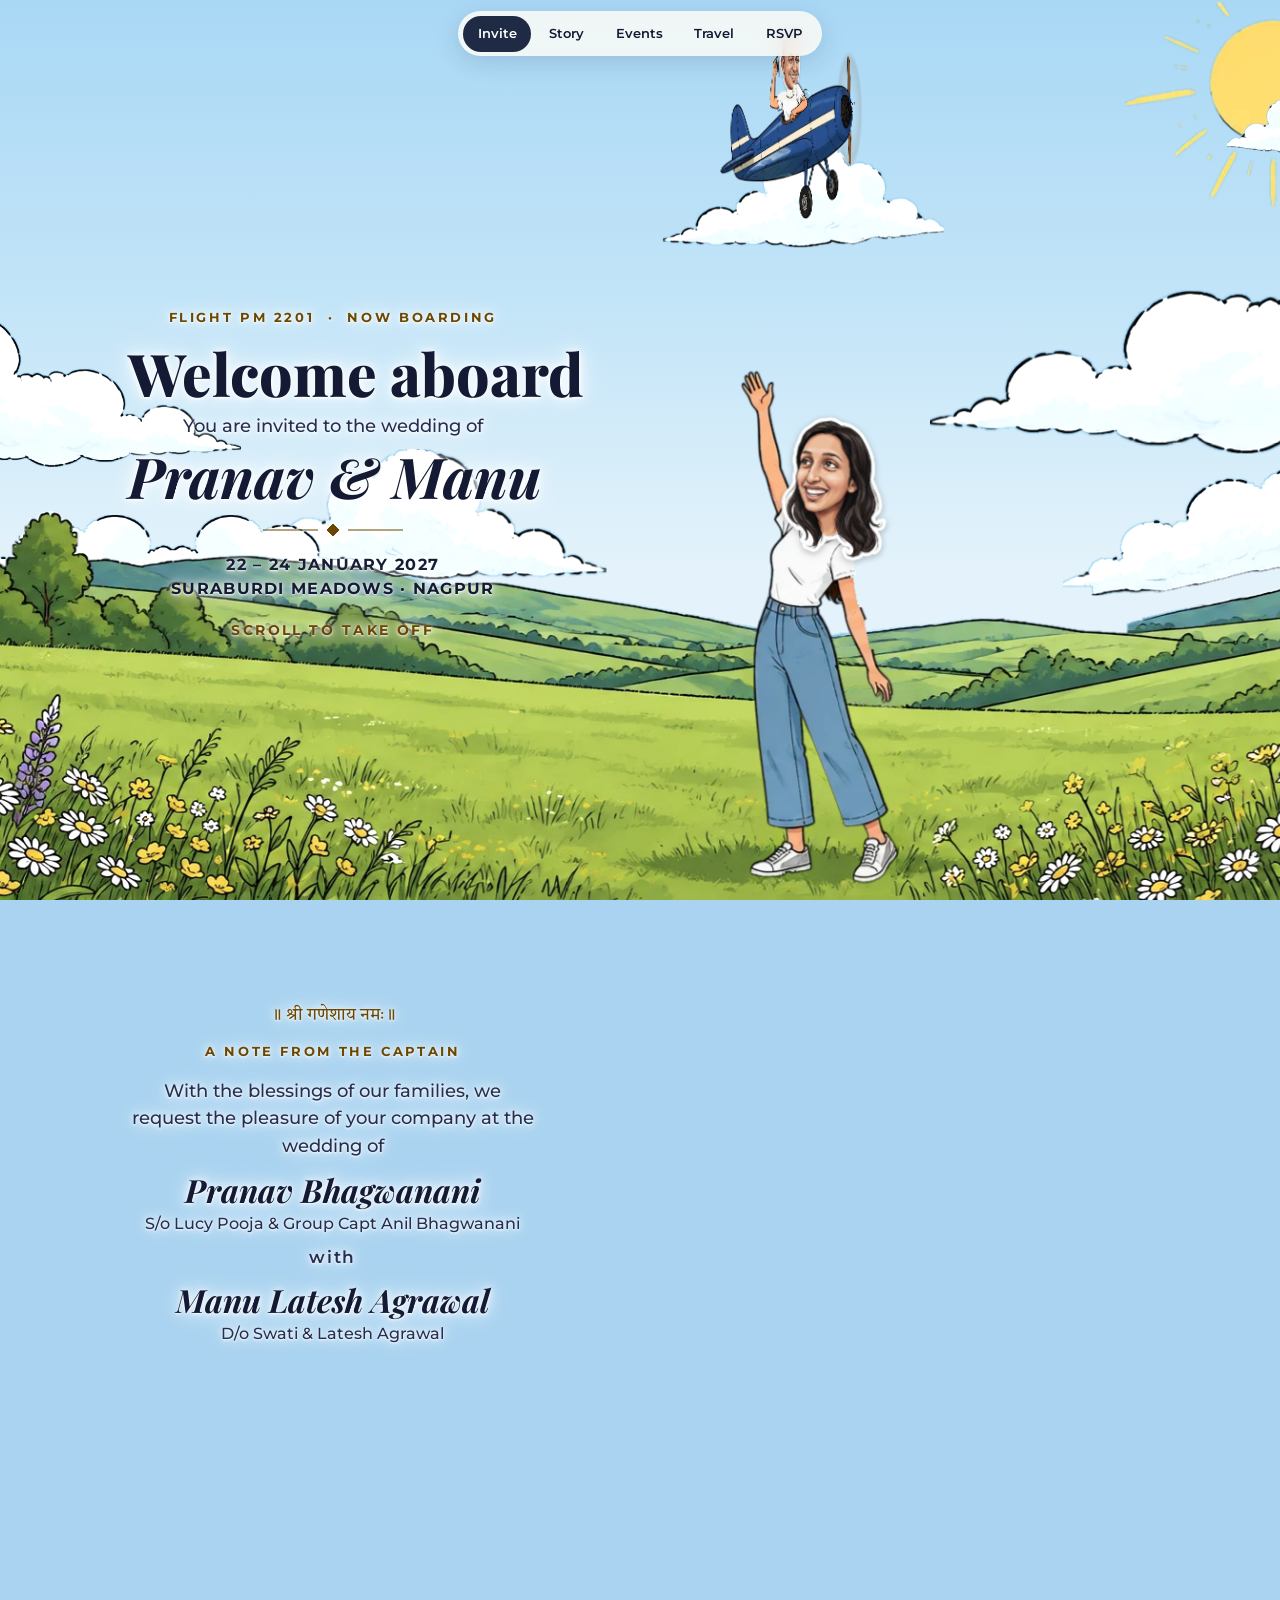
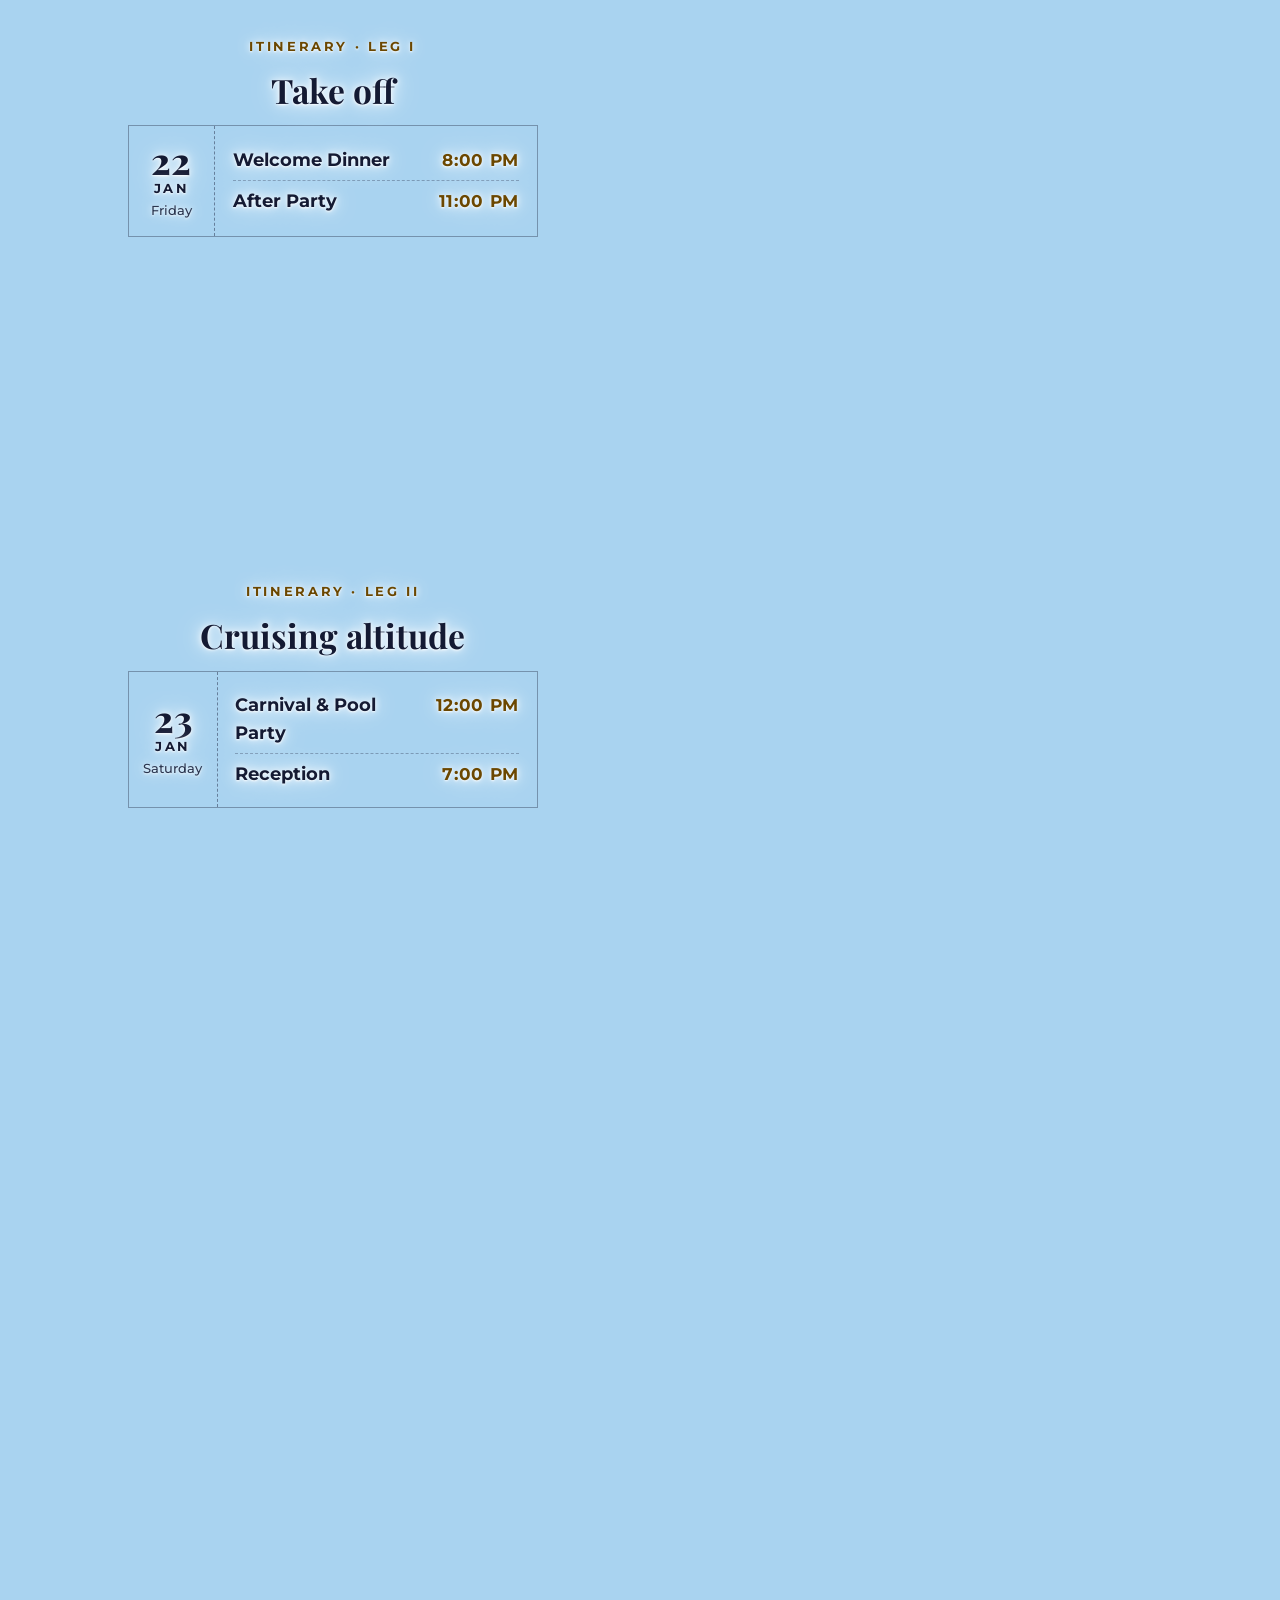
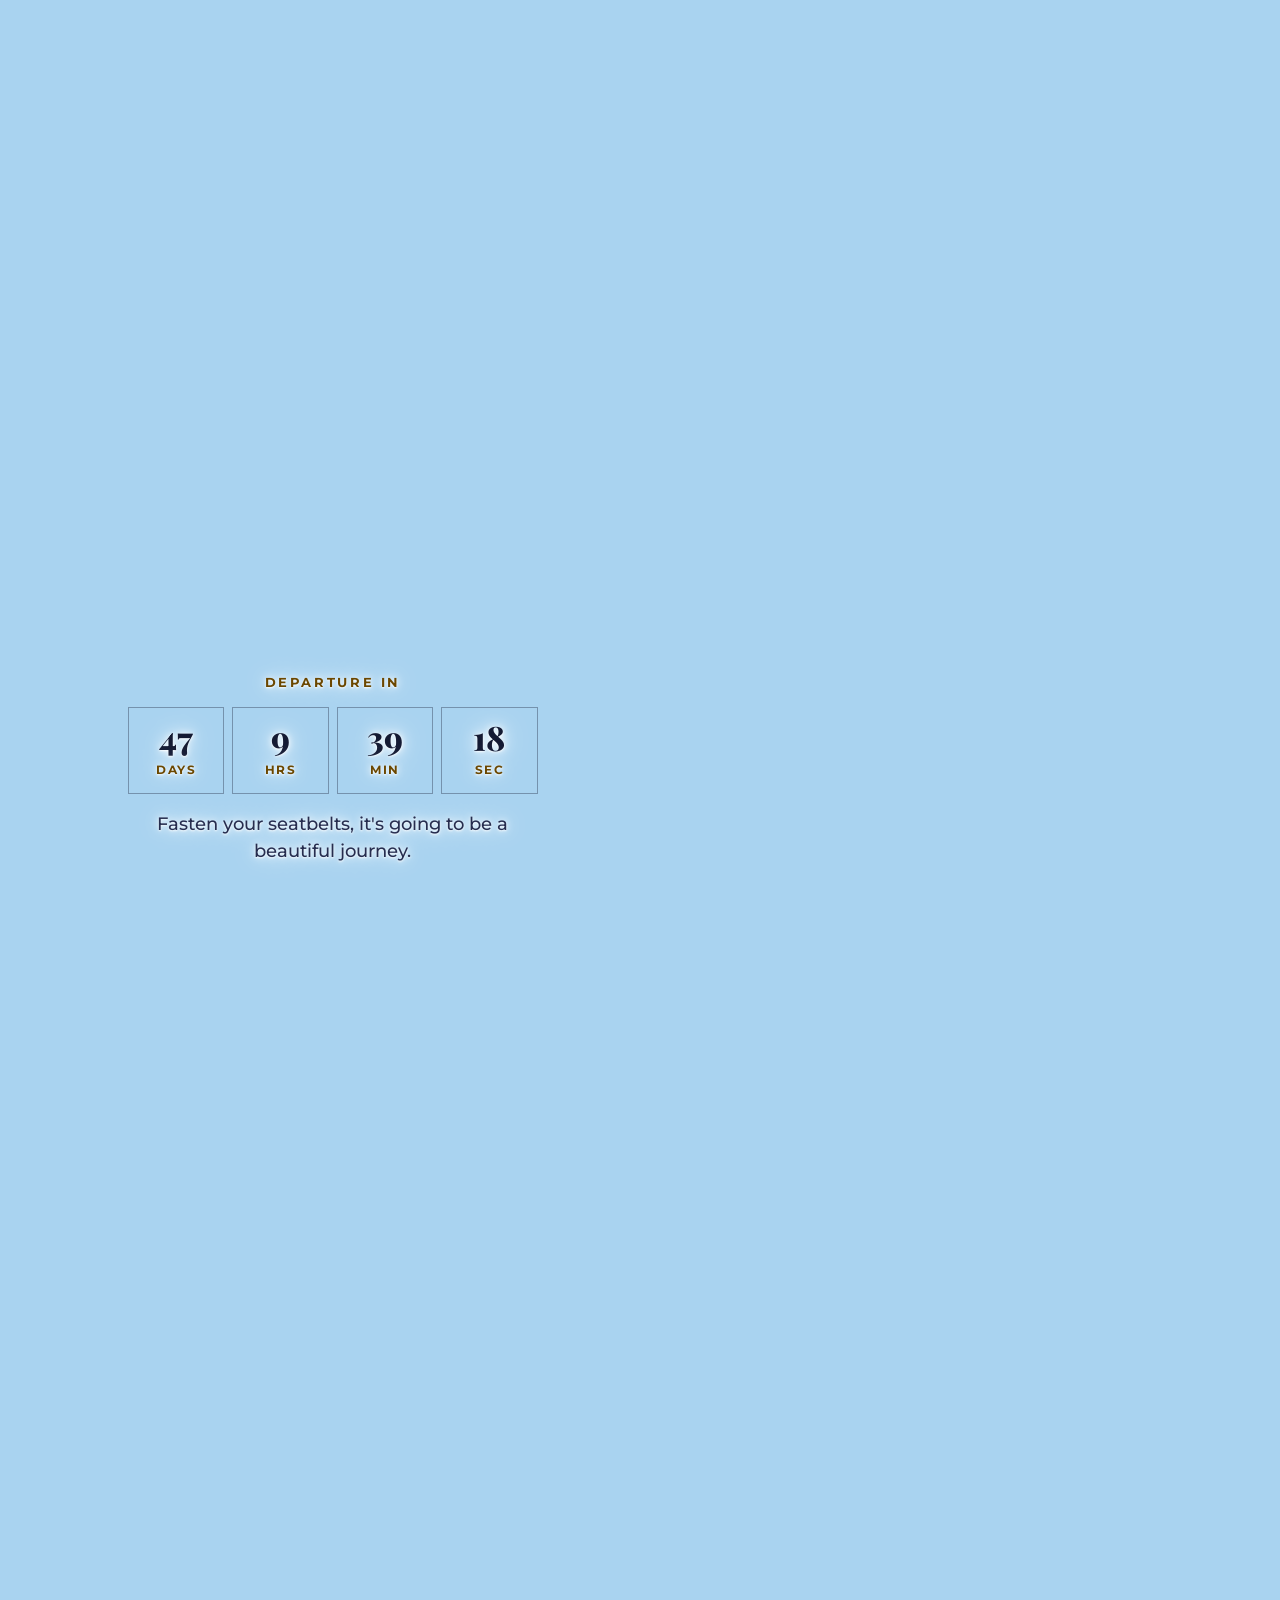
==== commit bd4a77ac: "Leg I: Take off Co-Authored-By: Claude Opus 5.5 <noreply@anthropic.com> Claude-Session: https://clau" ====
--- a/index.html
+++ b/index.html
@@ -7,9 +7,9 @@
 <meta name="description" content="Welcome aboard! You are invited to the wedding of Pranav & Manu · 22–24 January 2027 · Suraburdi Meadows, Nagpur">
 <meta property="og:title" content="Welcome aboard! Pranav & Manu are getting married">
 <meta property="og:description" content="22–24 January 2027 · Suraburdi Meadows, Nagpur. Tap to board.">
-<meta property="og:image" content="assets/bg-day.webp?v=1795673713">
+<meta property="og:image" content="assets/bg-day.webp?v=1795674907">
 <meta name="theme-color" content="#a9d8f5">
-<link rel="preload" as="image" href="assets/bg-day.webp?v=1795673713">
+<link rel="preload" as="image" href="assets/bg-day.webp?v=1795674907">
 <link rel="preconnect" href="https://fonts.googleapis.com">
 <link rel="preconnect" href="https://fonts.gstatic.com" crossorigin>
 <link href="https://fonts.googleapis.com/css2?family=Playfair+Display:ital,wght@0,600;0,700;0,800;1,600;1,700&family=Montserrat:wght@500;600;700&family=Tiro+Devanagari+Hindi&display=swap" rel="stylesheet">
@@ -181,17 +181,17 @@
 
 <div id="stage" aria-hidden="true">
   <div id="stars"></div>
-  <img id="sun" class="art" data-box="1349,0,283,214" src="assets/sun.webp?v=1795673713" alt="">
-  <img id="moon" src="assets/moon.webp?v=1795673713" alt="">
+  <img id="sun" class="art" data-box="1349,0,283,214" src="assets/sun.webp?v=1795674907" alt="">
+  <img id="moon" src="assets/moon.webp?v=1795674907" alt="">
   <div id="clouds"></div>
-  <img class="art" data-box="0,0,1680,944" src="assets/land-day.webp?v=1795673713" alt="">
-  <img class="art ph1" data-box="0,0,1680,944" src="assets/land-sunset.webp?v=1795673713" alt="">
-  <img class="art ph2" data-box="0,0,1680,944" src="assets/land-night.webp?v=1795673713" alt="">
-<div id="plane" class="sprite"><img src="assets/plane-body.webp?v=1795673713" alt=""><div class="propwrap" style="left:-1.905%;top:2.158%;width:33.333%;height:67.146%"><div class="disc"><img class="prop" src="assets/prop-front.webp?v=1795673713" alt=""></div></div><img class="spinner" src="assets/spinner.webp?v=1795673713" alt="" style="left:11.429%;top:30.456%;width:6.071%;height:9.592%"><img id="hPlane2" class="head flip" src="assets/head-p-walk-n.webp?v=1795673713" alt="" style="left:46.90%;top:-9.11%;width:13.87%;height:40.80%;opacity:0"><img id="hPlane" class="head flip" src="assets/head-p-plane-n.webp?v=1795673713" alt="" style="left:47.62%;top:-8.15%;width:13.26%;height:40.79%"></div>
-  <div id="manu" class="sprite"><img src="assets/manu-body.webp?v=1795673713" alt=""><div class="arm"><img src="assets/manu-arm.webp?v=1795673713" alt=""></div><img id="hManu" class="head" src="assets/head-m-wave.webp?v=1795673713" alt="" style="left:29.57%;top:10.45%;width:47.91%;height:27.03%"><img id="hManuR" class="head" src="assets/head-m-upright.webp?v=1795673713" alt="" style="left:28.70%;top:10.45%;width:46.90%;height:27.03%;opacity:0"><img id="hManuL" class="head" src="assets/head-m-left.webp?v=1795673713" alt="" style="left:26.96%;top:11.17%;width:43.43%;height:26.31%;opacity:0"></div>
-  <div id="planeEmpty" class="sprite"><img src="assets/plane-empty.webp?v=1795673713" alt=""><div class="propwrap" style="left:-1.905%;top:2.158%;width:33.333%;height:67.146%"><div class="disc"><img class="prop slow" src="assets/prop-front.webp?v=1795673713" alt=""></div></div><img class="spinner" src="assets/spinner.webp?v=1795673713" alt="" style="left:11.429%;top:30.456%;width:6.071%;height:9.592%"></div>
-  <div id="walker" class="sprite"><img class="leg" id="legB" src="assets/walker-legB.webp?v=1795673713" alt=""><img class="leg" id="legF" src="assets/walker-legF.webp?v=1795673713" alt=""><img src="assets/walker-torso.webp?v=1795673713" alt=""><img id="hWalk" class="head" src="assets/head-p-walk-n.webp?v=1795673713" alt="" style="left:33.97%;top:-7.43%;width:35.95%;height:31.34%"></div>
-  <div id="hug" class="sprite"><img src="assets/hug-body.webp?v=1795673713" alt=""><img id="hHugM" class="head" src="assets/head-m-hug.webp?v=1795673713" alt="" style="left:19.86%;top:-5.06%;width:28.13%;height:24.19%"><img id="hHugP" class="head" src="assets/head-p-hug.webp?v=1795673713" alt="" style="left:-1.89%;top:3.94%;width:25.04%;height:18.85%"></div>
+  <img class="art" data-box="0,0,1680,944" src="assets/land-day.webp?v=1795674907" alt="">
+  <img class="art ph1" data-box="0,0,1680,944" src="assets/land-sunset.webp?v=1795674907" alt="">
+  <img class="art ph2" data-box="0,0,1680,944" src="assets/land-night.webp?v=1795674907" alt="">
+<div id="plane" class="sprite"><img src="assets/plane-body.webp?v=1795674907" alt=""><div class="propwrap" style="left:-1.905%;top:2.158%;width:33.333%;height:67.146%"><div class="disc"><img class="prop" src="assets/prop-front.webp?v=1795674907" alt=""></div></div><img class="spinner" src="assets/spinner.webp?v=1795674907" alt="" style="left:11.429%;top:30.456%;width:6.071%;height:9.592%"><img id="hPlane2" class="head flip" src="assets/head-p-walk-n.webp?v=1795674907" alt="" style="left:46.90%;top:-9.11%;width:13.87%;height:40.80%;opacity:0"><img id="hPlane" class="head flip" src="assets/head-p-plane-n.webp?v=1795674907" alt="" style="left:47.62%;top:-8.15%;width:13.26%;height:40.79%"></div>
+  <div id="manu" class="sprite"><img src="assets/manu-body.webp?v=1795674907" alt=""><div class="arm"><img src="assets/manu-arm.webp?v=1795674907" alt=""></div><img id="hManu" class="head" src="assets/head-m-wave.webp?v=1795674907" alt="" style="left:29.57%;top:10.45%;width:47.91%;height:27.03%"><img id="hManuR" class="head" src="assets/head-m-upright.webp?v=1795674907" alt="" style="left:28.70%;top:10.45%;width:46.90%;height:27.03%;opacity:0"><img id="hManuL" class="head" src="assets/head-m-left.webp?v=1795674907" alt="" style="left:26.96%;top:11.17%;width:43.43%;height:26.31%;opacity:0"></div>
+  <div id="planeEmpty" class="sprite"><img src="assets/plane-empty.webp?v=1795674907" alt=""><div class="propwrap" style="left:-1.905%;top:2.158%;width:33.333%;height:67.146%"><div class="disc"><img class="prop slow" src="assets/prop-front.webp?v=1795674907" alt=""></div></div><img class="spinner" src="assets/spinner.webp?v=1795674907" alt="" style="left:11.429%;top:30.456%;width:6.071%;height:9.592%"></div>
+  <div id="walker" class="sprite"><img class="leg" id="legB" src="assets/walker-legB.webp?v=1795674907" alt=""><img class="leg" id="legF" src="assets/walker-legF.webp?v=1795674907" alt=""><img src="assets/walker-torso.webp?v=1795674907" alt=""><img id="hWalk" class="head" src="assets/head-p-walk-n.webp?v=1795674907" alt="" style="left:33.97%;top:-7.43%;width:35.95%;height:31.34%"></div>
+  <div id="hug" class="sprite"><img src="assets/hug-body.webp?v=1795674907" alt=""><img id="hHugM" class="head" src="assets/head-m-hug.webp?v=1795674907" alt="" style="left:19.86%;top:-5.06%;width:28.13%;height:24.19%"><img id="hHugP" class="head" src="assets/head-p-hug.webp?v=1795674907" alt="" style="left:-1.89%;top:3.94%;width:25.04%;height:18.85%"></div>
   <div id="hearts"></div>
 </div>
 
@@ -228,7 +228,7 @@
   <section>
     <div class="card">
       <span class="tag">Itinerary · Leg I</span>
-      <h2>The arrival</h2>
+      <h2>Take off</h2>
       <div class="pass">
         <div class="stub"><span class="d">22</span><span class="m">JAN</span><span class="w">Friday</span></div>
         <div class="body">
@@ -316,7 +316,7 @@
 const CLOUDS = [[0,1185,210,1,1,1],[2,464,471,1,1,.7],[3,1316,489,.9,1,.8],[0,-150,330,.6,-1,.55],[2,900,150,.8,-1,.9],[3,120,540,.7,1,.6],[2,1500,90,.55,1,1.1]];
 const cloudEls = CLOUDS.map(([i]) => {
   const d = document.createElement("div"); d.className = "cloud";
-  d.innerHTML = `<img src="assets/cloud${i}-day.webp?v=1795673713" alt=""><img class="ph1" src="assets/cloud${i}-sunset.webp?v=1795673713" alt=""><img class="ph2" src="assets/cloud${i}-night.webp?v=1795673713" alt="">`;
+  d.innerHTML = `<img src="assets/cloud${i}-day.webp?v=1795674907" alt=""><img class="ph1" src="assets/cloud${i}-sunset.webp?v=1795674907" alt=""><img class="ph2" src="assets/cloud${i}-night.webp?v=1795674907" alt="">`;
   document.getElementById("clouds").appendChild(d); return d;
 });
 const arts = [...document.querySelectorAll(".art")].map(el => ({ el, box: el.dataset.box.split(",").map(Number) }));
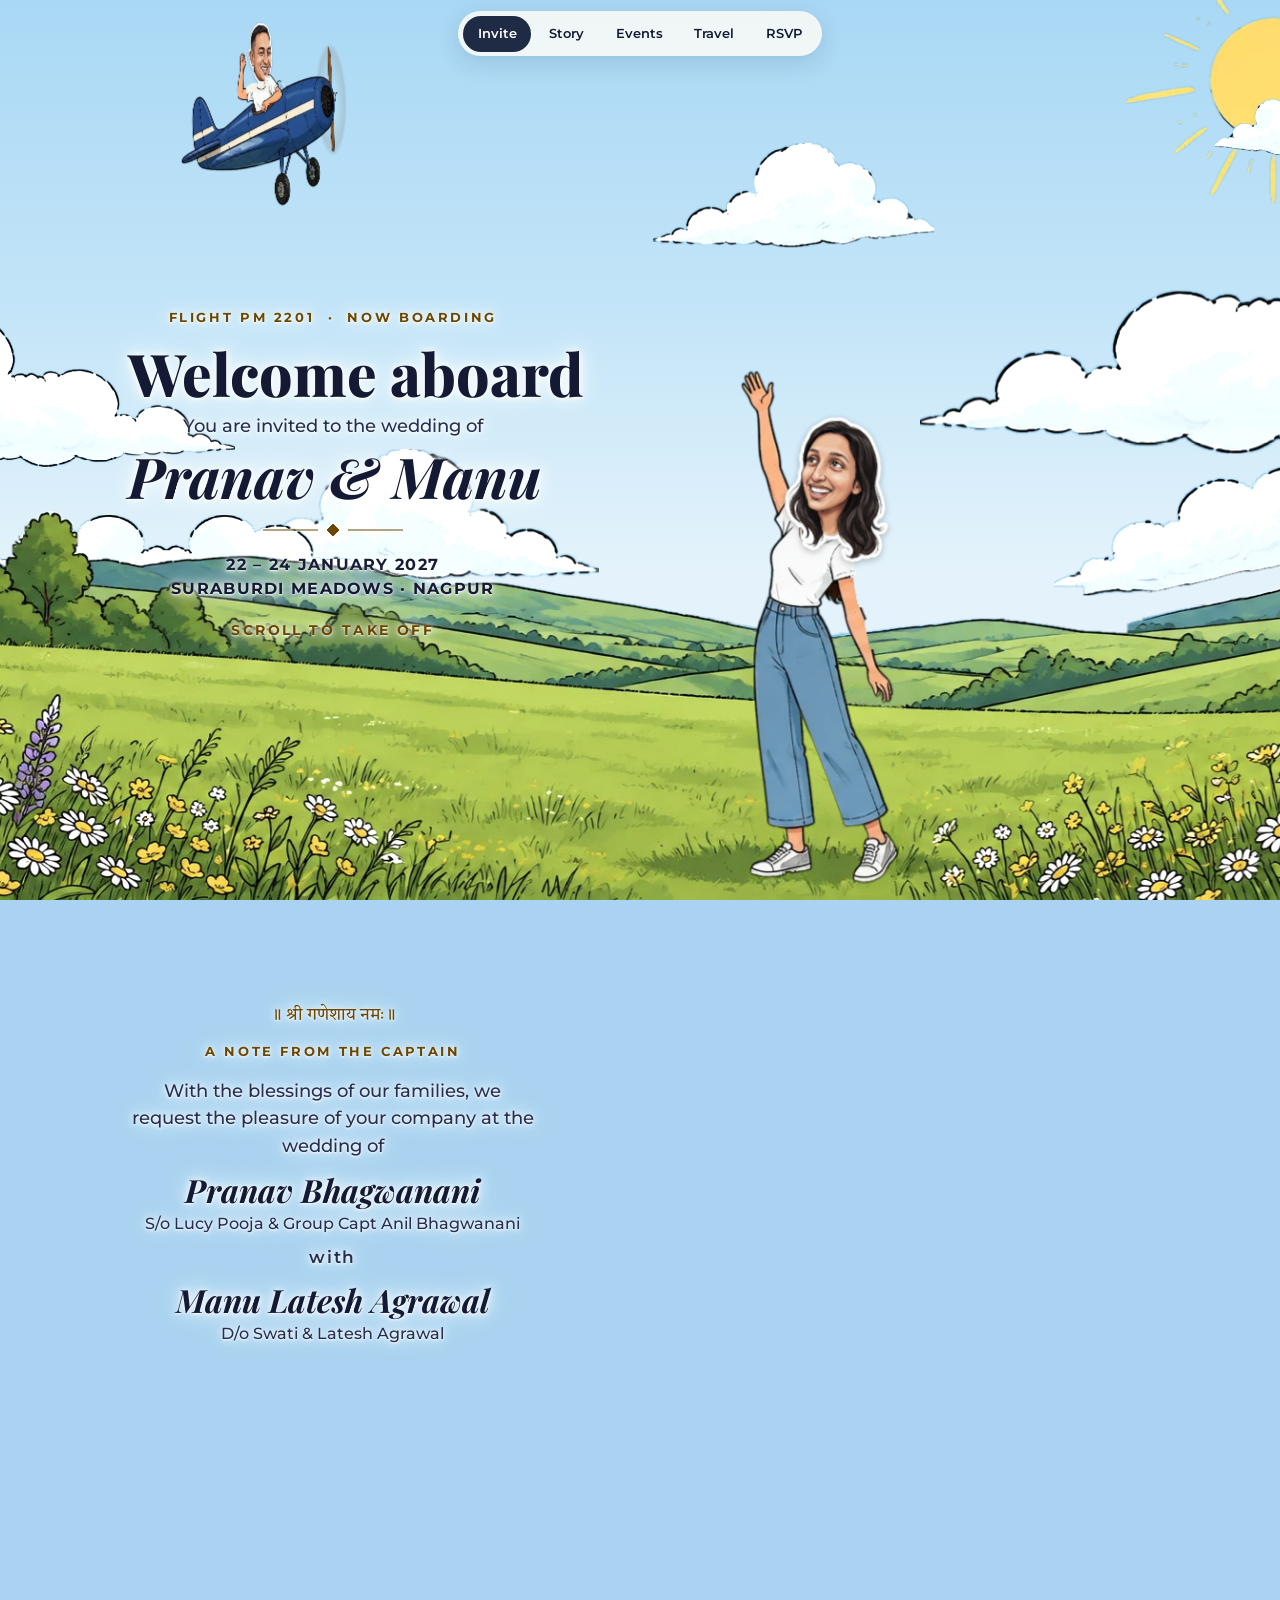
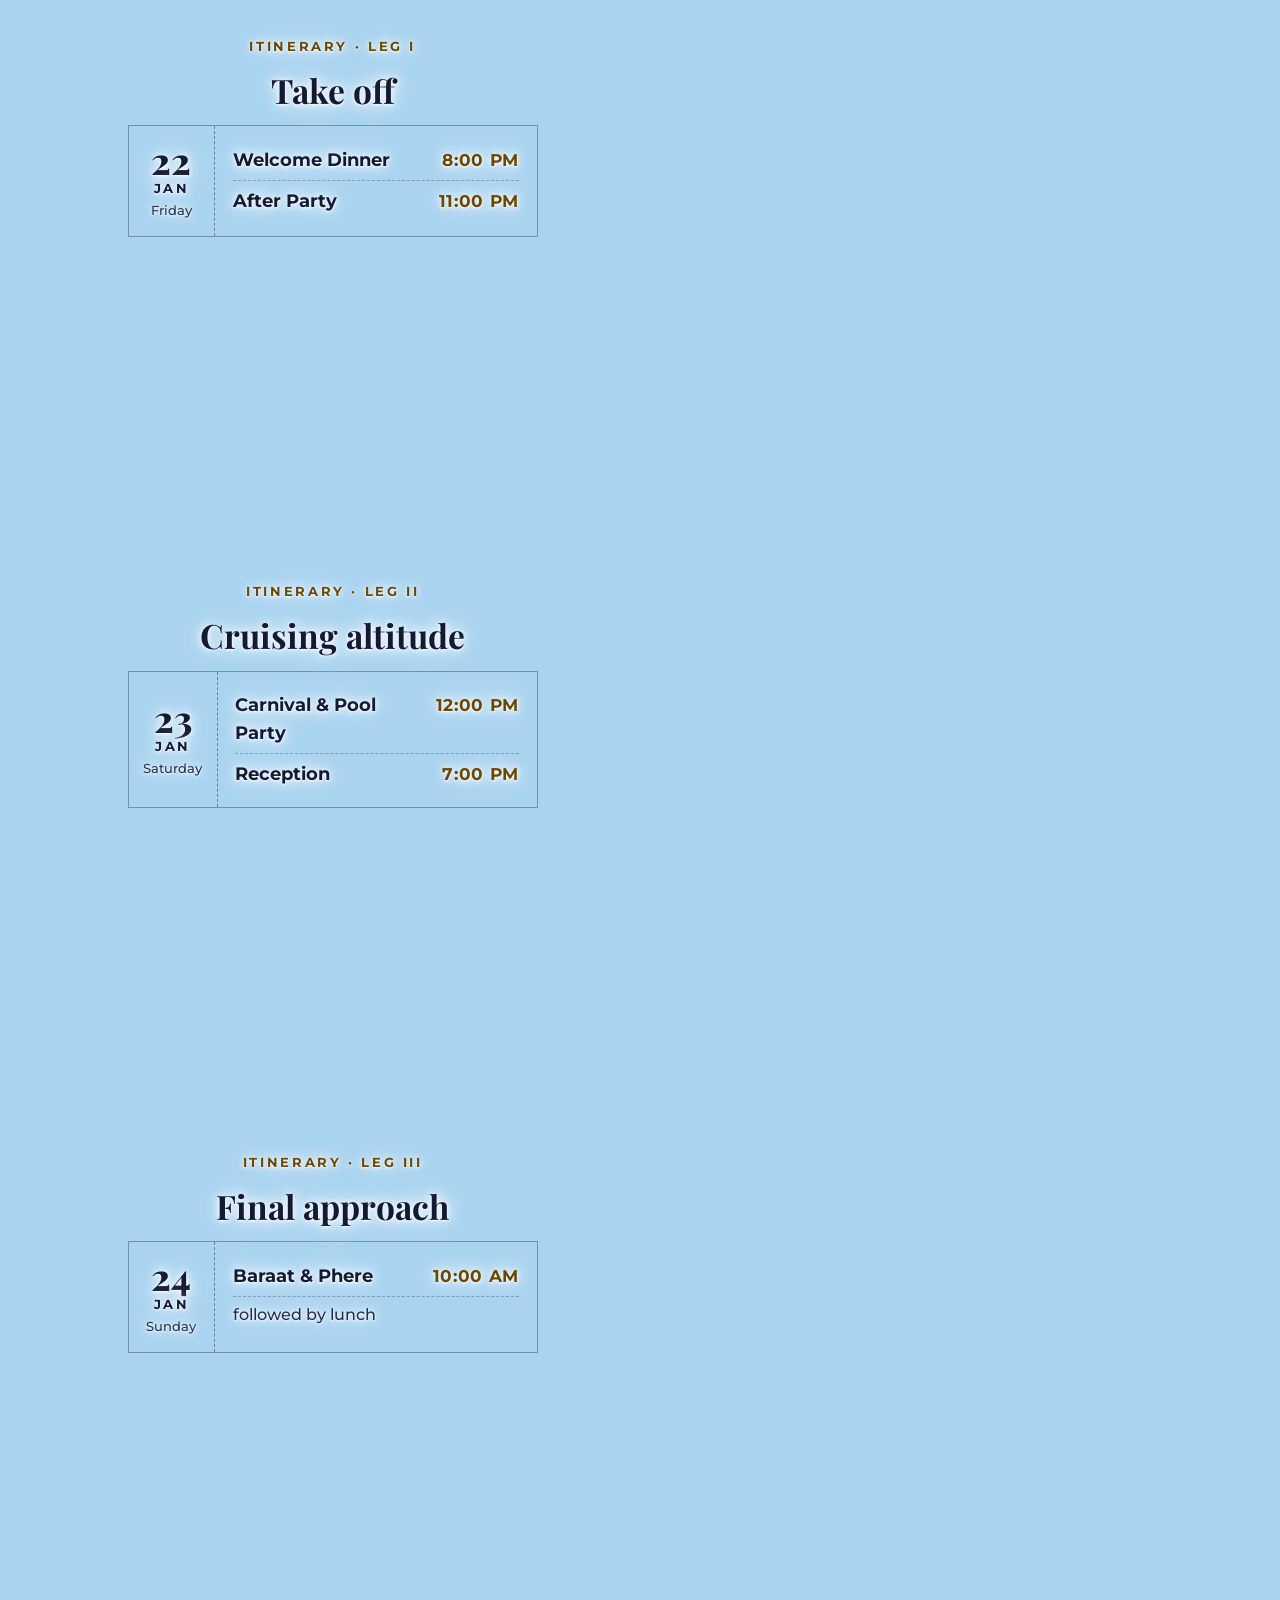
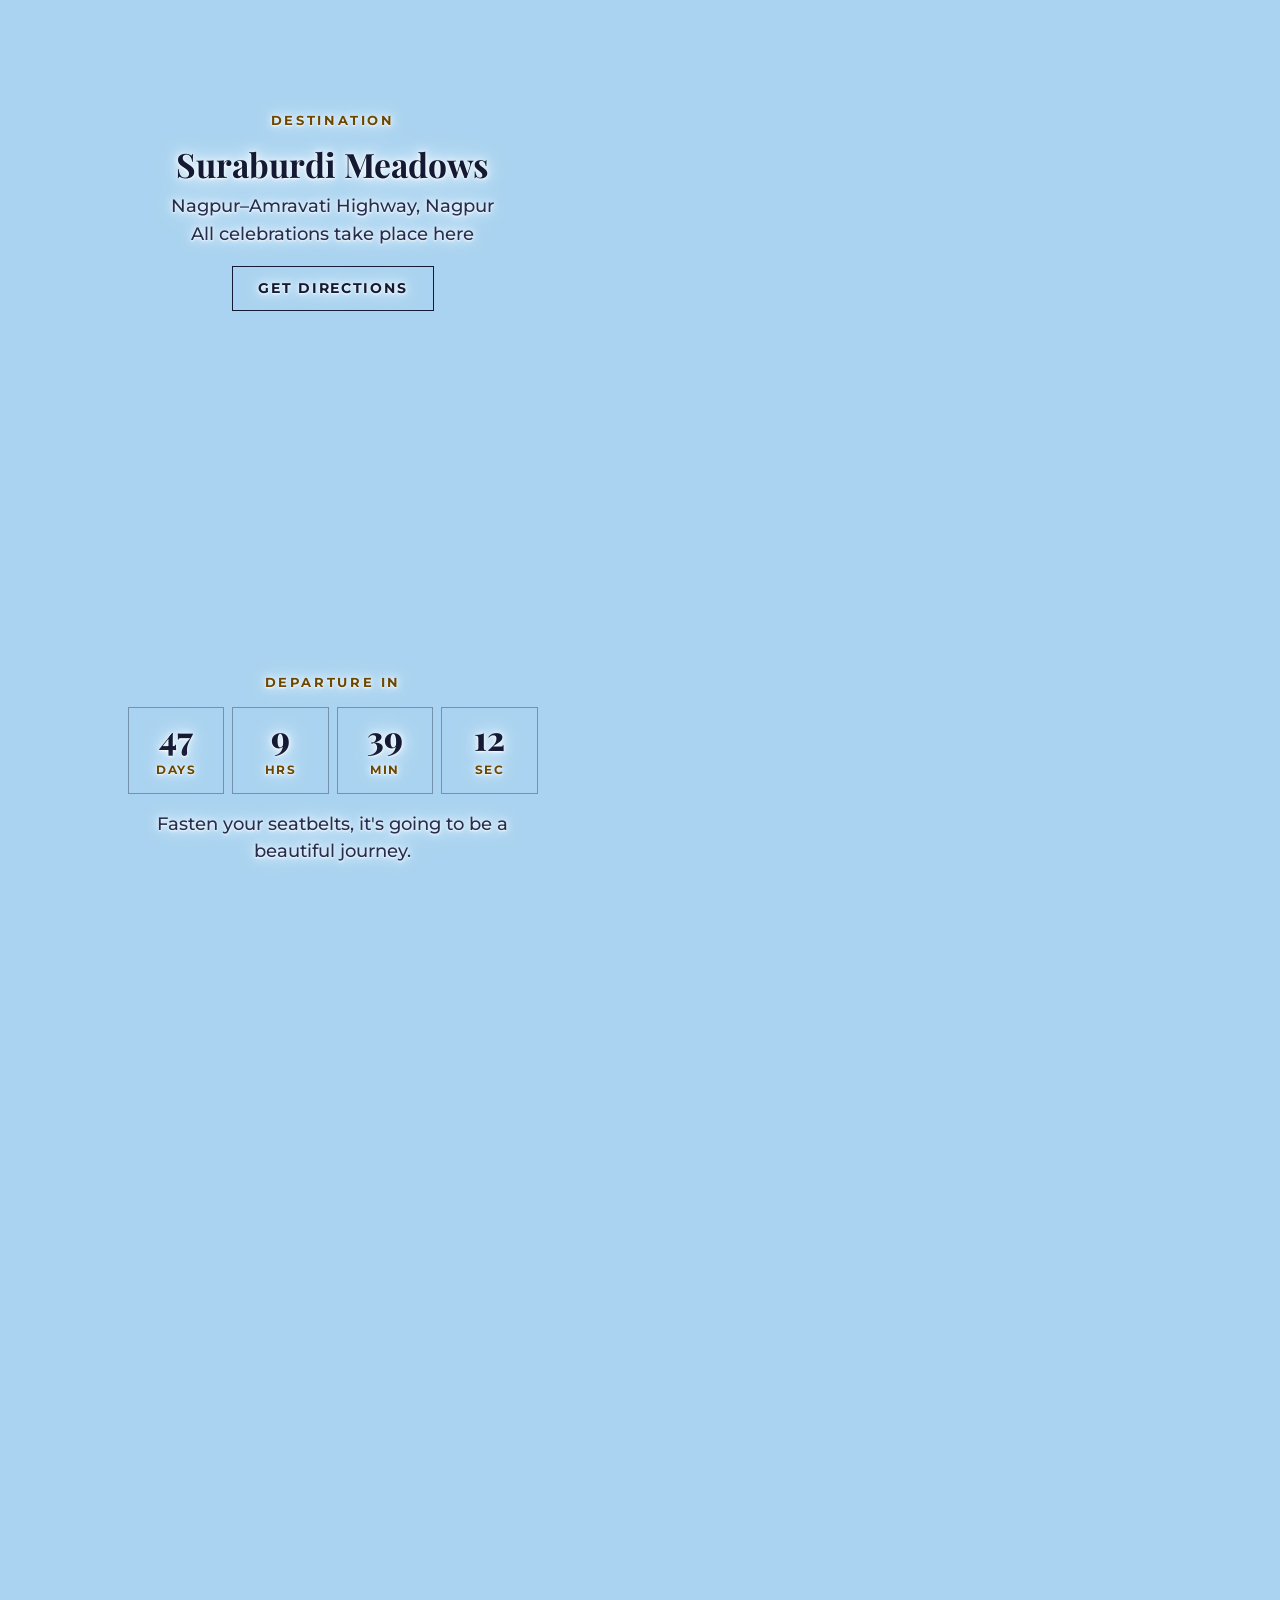
==== commit 6115b738: "Clean pilot hand (remove leftover goggles) Co-Authored-By: Claude Opus 5.5 <noreply@anthropic.com> C" ====
--- a/index.html
+++ b/index.html
@@ -7,9 +7,9 @@
 <meta name="description" content="Welcome aboard! You are invited to the wedding of Pranav & Manu · 22–24 January 2027 · Suraburdi Meadows, Nagpur">
 <meta property="og:title" content="Welcome aboard! Pranav & Manu are getting married">
 <meta property="og:description" content="22–24 January 2027 · Suraburdi Meadows, Nagpur. Tap to board.">
-<meta property="og:image" content="assets/bg-day.webp?v=1795674907">
+<meta property="og:image" content="assets/bg-day.webp?v=1795675506">
 <meta name="theme-color" content="#a9d8f5">
-<link rel="preload" as="image" href="assets/bg-day.webp?v=1795674907">
+<link rel="preload" as="image" href="assets/bg-day.webp?v=1795675506">
 <link rel="preconnect" href="https://fonts.googleapis.com">
 <link rel="preconnect" href="https://fonts.gstatic.com" crossorigin>
 <link href="https://fonts.googleapis.com/css2?family=Playfair+Display:ital,wght@0,600;0,700;0,800;1,600;1,700&family=Montserrat:wght@500;600;700&family=Tiro+Devanagari+Hindi&display=swap" rel="stylesheet">
@@ -181,17 +181,17 @@
 
 <div id="stage" aria-hidden="true">
   <div id="stars"></div>
-  <img id="sun" class="art" data-box="1349,0,283,214" src="assets/sun.webp?v=1795674907" alt="">
-  <img id="moon" src="assets/moon.webp?v=1795674907" alt="">
+  <img id="sun" class="art" data-box="1349,0,283,214" src="assets/sun.webp?v=1795675506" alt="">
+  <img id="moon" src="assets/moon.webp?v=1795675506" alt="">
   <div id="clouds"></div>
-  <img class="art" data-box="0,0,1680,944" src="assets/land-day.webp?v=1795674907" alt="">
-  <img class="art ph1" data-box="0,0,1680,944" src="assets/land-sunset.webp?v=1795674907" alt="">
-  <img class="art ph2" data-box="0,0,1680,944" src="assets/land-night.webp?v=1795674907" alt="">
-<div id="plane" class="sprite"><img src="assets/plane-body.webp?v=1795674907" alt=""><div class="propwrap" style="left:-1.905%;top:2.158%;width:33.333%;height:67.146%"><div class="disc"><img class="prop" src="assets/prop-front.webp?v=1795674907" alt=""></div></div><img class="spinner" src="assets/spinner.webp?v=1795674907" alt="" style="left:11.429%;top:30.456%;width:6.071%;height:9.592%"><img id="hPlane2" class="head flip" src="assets/head-p-walk-n.webp?v=1795674907" alt="" style="left:46.90%;top:-9.11%;width:13.87%;height:40.80%;opacity:0"><img id="hPlane" class="head flip" src="assets/head-p-plane-n.webp?v=1795674907" alt="" style="left:47.62%;top:-8.15%;width:13.26%;height:40.79%"></div>
-  <div id="manu" class="sprite"><img src="assets/manu-body.webp?v=1795674907" alt=""><div class="arm"><img src="assets/manu-arm.webp?v=1795674907" alt=""></div><img id="hManu" class="head" src="assets/head-m-wave.webp?v=1795674907" alt="" style="left:29.57%;top:10.45%;width:47.91%;height:27.03%"><img id="hManuR" class="head" src="assets/head-m-upright.webp?v=1795674907" alt="" style="left:28.70%;top:10.45%;width:46.90%;height:27.03%;opacity:0"><img id="hManuL" class="head" src="assets/head-m-left.webp?v=1795674907" alt="" style="left:26.96%;top:11.17%;width:43.43%;height:26.31%;opacity:0"></div>
-  <div id="planeEmpty" class="sprite"><img src="assets/plane-empty.webp?v=1795674907" alt=""><div class="propwrap" style="left:-1.905%;top:2.158%;width:33.333%;height:67.146%"><div class="disc"><img class="prop slow" src="assets/prop-front.webp?v=1795674907" alt=""></div></div><img class="spinner" src="assets/spinner.webp?v=1795674907" alt="" style="left:11.429%;top:30.456%;width:6.071%;height:9.592%"></div>
-  <div id="walker" class="sprite"><img class="leg" id="legB" src="assets/walker-legB.webp?v=1795674907" alt=""><img class="leg" id="legF" src="assets/walker-legF.webp?v=1795674907" alt=""><img src="assets/walker-torso.webp?v=1795674907" alt=""><img id="hWalk" class="head" src="assets/head-p-walk-n.webp?v=1795674907" alt="" style="left:33.97%;top:-7.43%;width:35.95%;height:31.34%"></div>
-  <div id="hug" class="sprite"><img src="assets/hug-body.webp?v=1795674907" alt=""><img id="hHugM" class="head" src="assets/head-m-hug.webp?v=1795674907" alt="" style="left:19.86%;top:-5.06%;width:28.13%;height:24.19%"><img id="hHugP" class="head" src="assets/head-p-hug.webp?v=1795674907" alt="" style="left:-1.89%;top:3.94%;width:25.04%;height:18.85%"></div>
+  <img class="art" data-box="0,0,1680,944" src="assets/land-day.webp?v=1795675506" alt="">
+  <img class="art ph1" data-box="0,0,1680,944" src="assets/land-sunset.webp?v=1795675506" alt="">
+  <img class="art ph2" data-box="0,0,1680,944" src="assets/land-night.webp?v=1795675506" alt="">
+<div id="plane" class="sprite"><img src="assets/plane-body.webp?v=1795675506" alt=""><div class="propwrap" style="left:-1.905%;top:2.158%;width:33.333%;height:67.146%"><div class="disc"><img class="prop" src="assets/prop-front.webp?v=1795675506" alt=""></div></div><img class="spinner" src="assets/spinner.webp?v=1795675506" alt="" style="left:11.429%;top:30.456%;width:6.071%;height:9.592%"><img id="hPlane2" class="head flip" src="assets/head-p-walk-n.webp?v=1795675506" alt="" style="left:46.90%;top:-9.11%;width:13.87%;height:40.80%;opacity:0"><img id="hPlane" class="head flip" src="assets/head-p-plane-n.webp?v=1795675506" alt="" style="left:47.62%;top:-8.15%;width:13.26%;height:40.79%"></div>
+  <div id="manu" class="sprite"><img src="assets/manu-body.webp?v=1795675506" alt=""><div class="arm"><img src="assets/manu-arm.webp?v=1795675506" alt=""></div><img id="hManu" class="head" src="assets/head-m-wave.webp?v=1795675506" alt="" style="left:29.57%;top:10.45%;width:47.91%;height:27.03%"><img id="hManuR" class="head" src="assets/head-m-upright.webp?v=1795675506" alt="" style="left:28.70%;top:10.45%;width:46.90%;height:27.03%;opacity:0"><img id="hManuL" class="head" src="assets/head-m-left.webp?v=1795675506" alt="" style="left:26.96%;top:11.17%;width:43.43%;height:26.31%;opacity:0"></div>
+  <div id="planeEmpty" class="sprite"><img src="assets/plane-empty.webp?v=1795675506" alt=""><div class="propwrap" style="left:-1.905%;top:2.158%;width:33.333%;height:67.146%"><div class="disc"><img class="prop slow" src="assets/prop-front.webp?v=1795675506" alt=""></div></div><img class="spinner" src="assets/spinner.webp?v=1795675506" alt="" style="left:11.429%;top:30.456%;width:6.071%;height:9.592%"></div>
+  <div id="walker" class="sprite"><img class="leg" id="legB" src="assets/walker-legB.webp?v=1795675506" alt=""><img class="leg" id="legF" src="assets/walker-legF.webp?v=1795675506" alt=""><img src="assets/walker-torso.webp?v=1795675506" alt=""><img id="hWalk" class="head" src="assets/head-p-walk-n.webp?v=1795675506" alt="" style="left:33.97%;top:-7.43%;width:35.95%;height:31.34%"></div>
+  <div id="hug" class="sprite"><img src="assets/hug-body.webp?v=1795675506" alt=""><img id="hHugM" class="head" src="assets/head-m-hug.webp?v=1795675506" alt="" style="left:19.86%;top:-5.06%;width:28.13%;height:24.19%"><img id="hHugP" class="head" src="assets/head-p-hug.webp?v=1795675506" alt="" style="left:-1.89%;top:3.94%;width:25.04%;height:18.85%"></div>
   <div id="hearts"></div>
 </div>
 
@@ -316,7 +316,7 @@
 const CLOUDS = [[0,1185,210,1,1,1],[2,464,471,1,1,.7],[3,1316,489,.9,1,.8],[0,-150,330,.6,-1,.55],[2,900,150,.8,-1,.9],[3,120,540,.7,1,.6],[2,1500,90,.55,1,1.1]];
 const cloudEls = CLOUDS.map(([i]) => {
   const d = document.createElement("div"); d.className = "cloud";
-  d.innerHTML = `<img src="assets/cloud${i}-day.webp?v=1795674907" alt=""><img class="ph1" src="assets/cloud${i}-sunset.webp?v=1795674907" alt=""><img class="ph2" src="assets/cloud${i}-night.webp?v=1795674907" alt="">`;
+  d.innerHTML = `<img src="assets/cloud${i}-day.webp?v=1795675506" alt=""><img class="ph1" src="assets/cloud${i}-sunset.webp?v=1795675506" alt=""><img class="ph2" src="assets/cloud${i}-night.webp?v=1795675506" alt="">`;
   document.getElementById("clouds").appendChild(d); return d;
 });
 const arts = [...document.querySelectorAll(".art")].map(el => ({ el, box: el.dataset.box.split(",").map(Number) }));
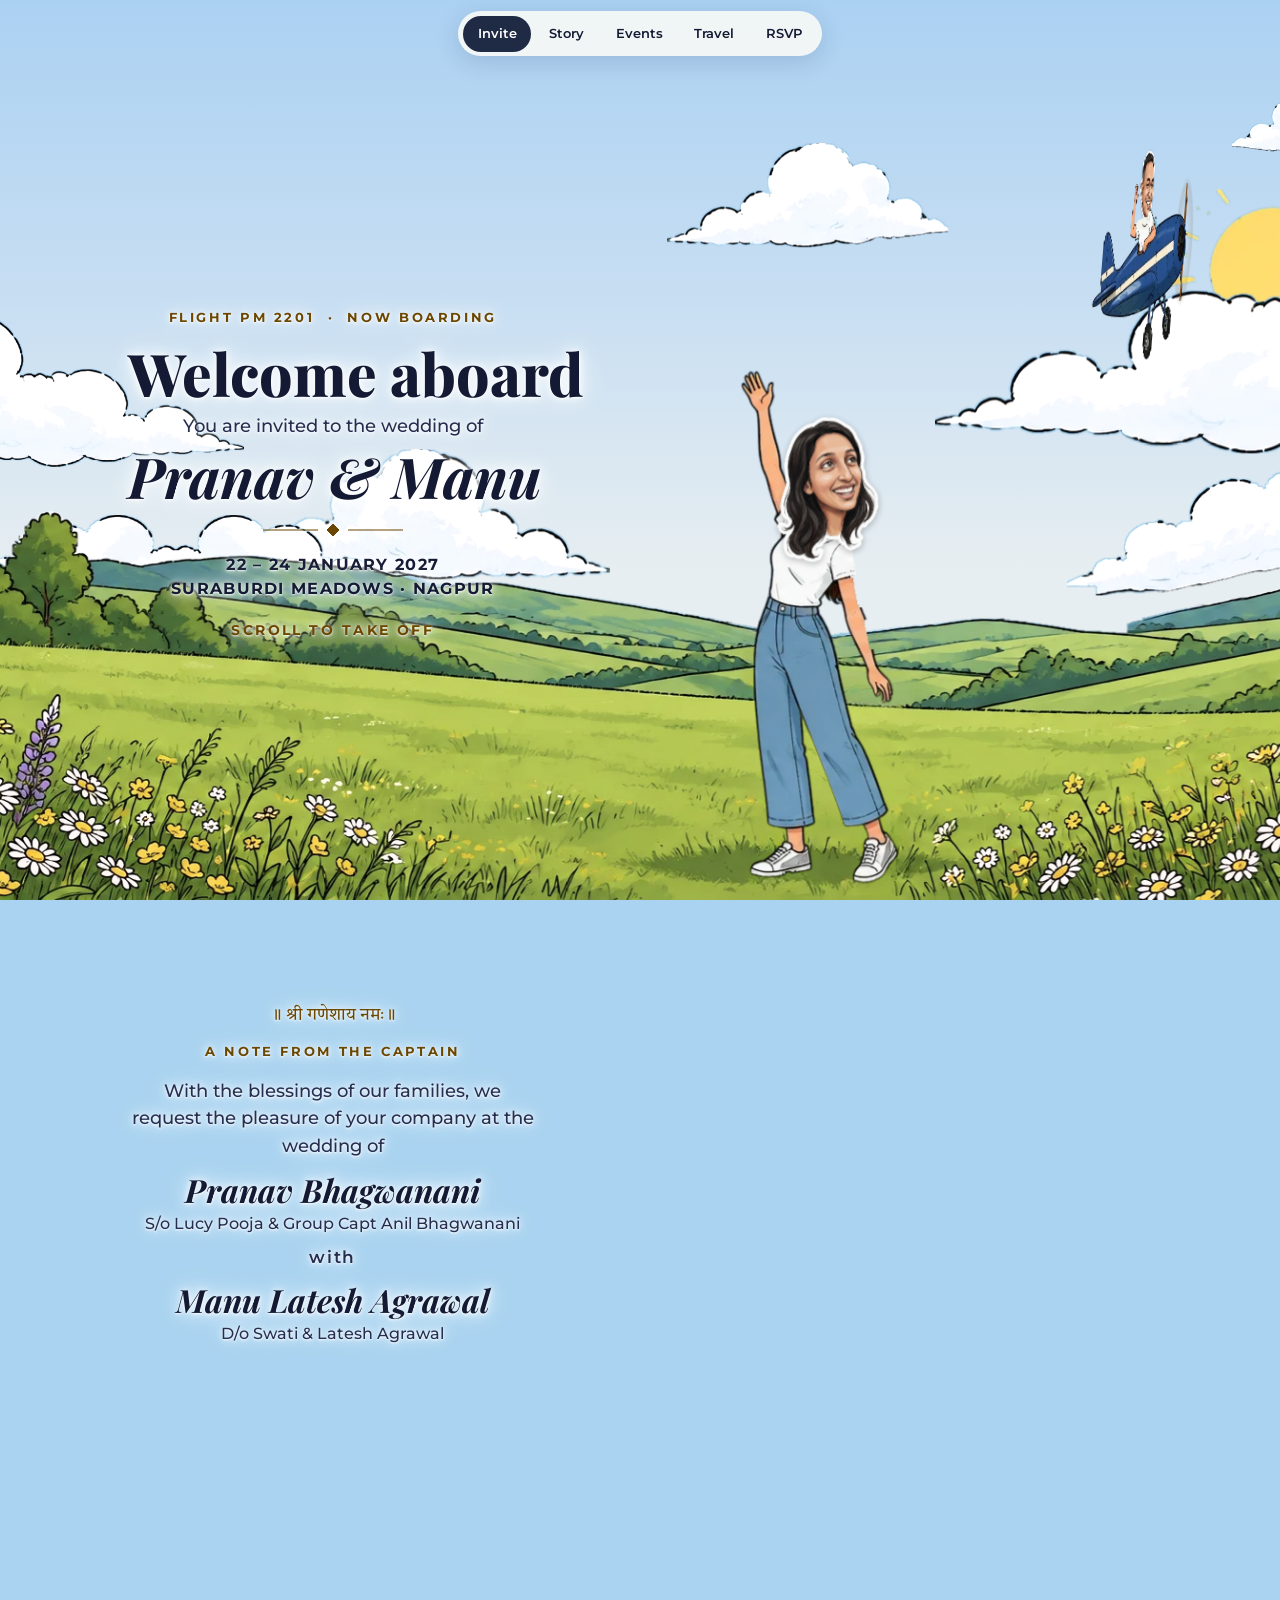
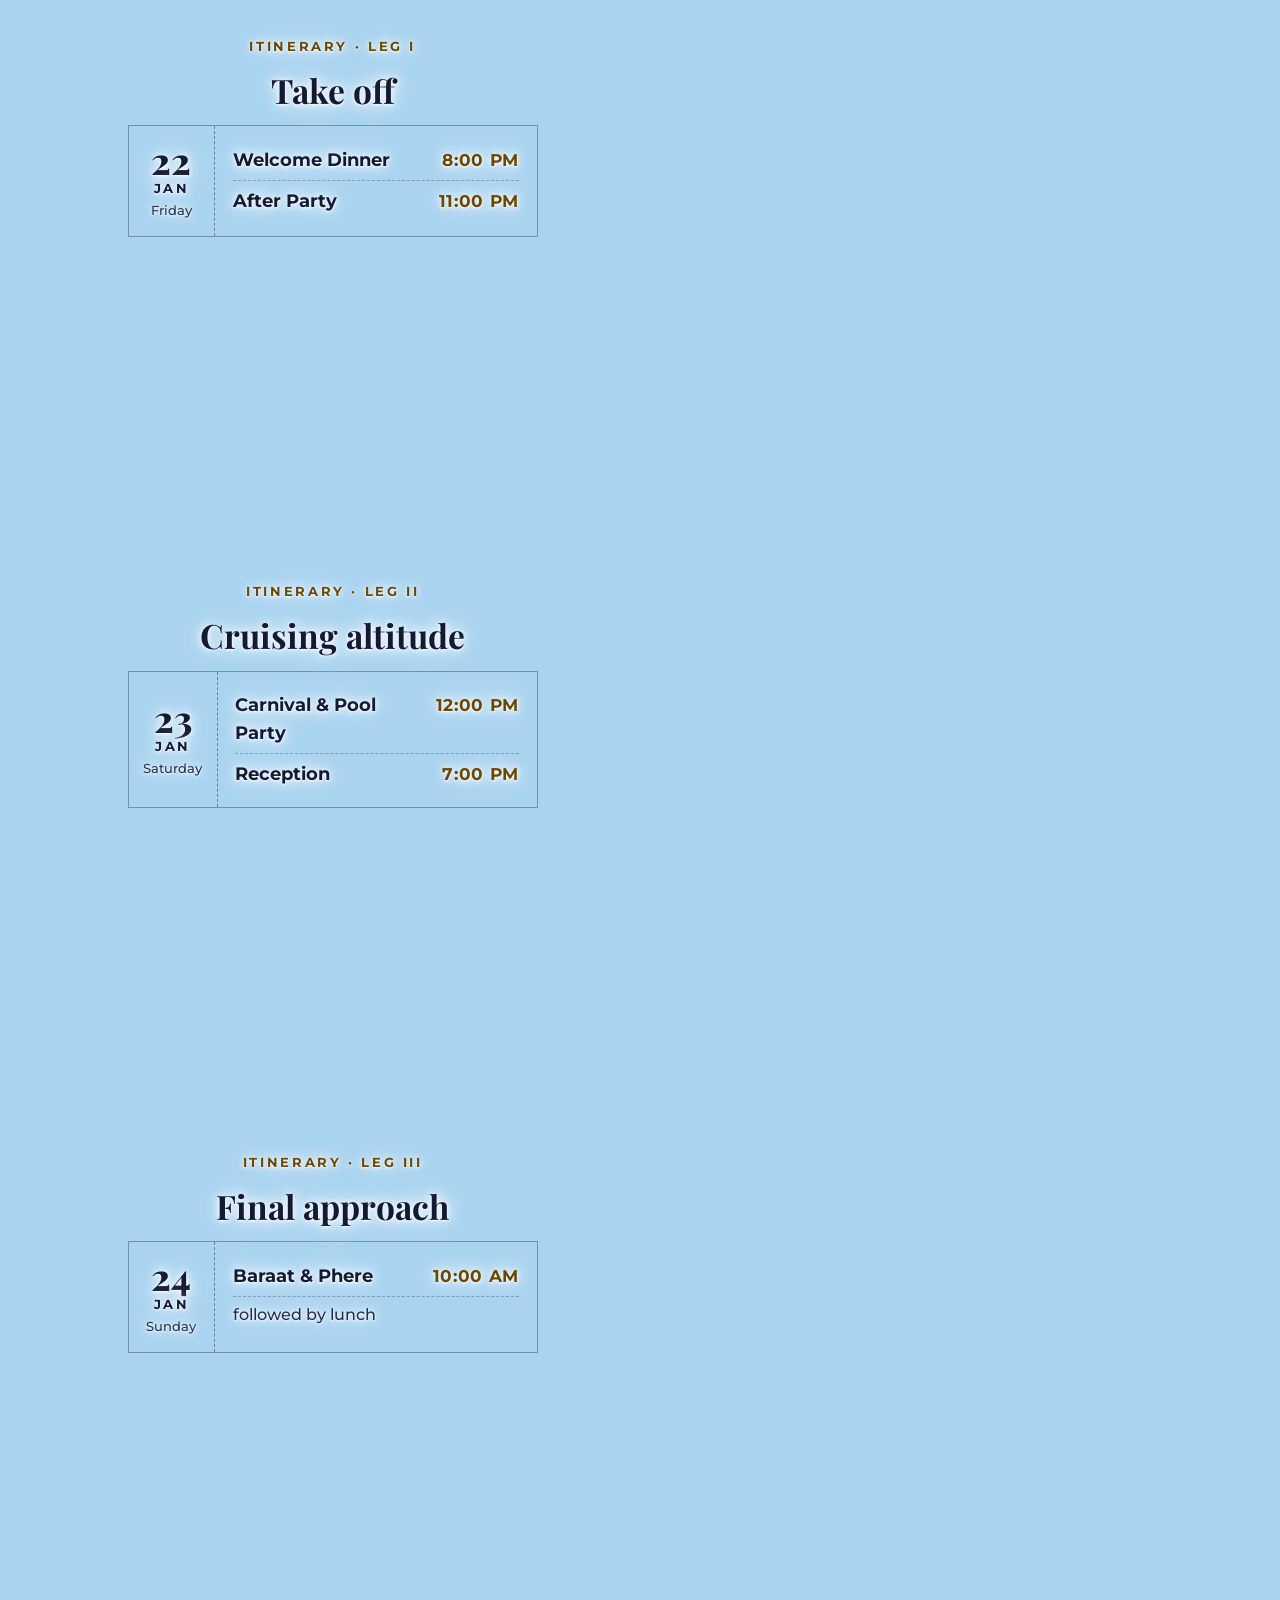
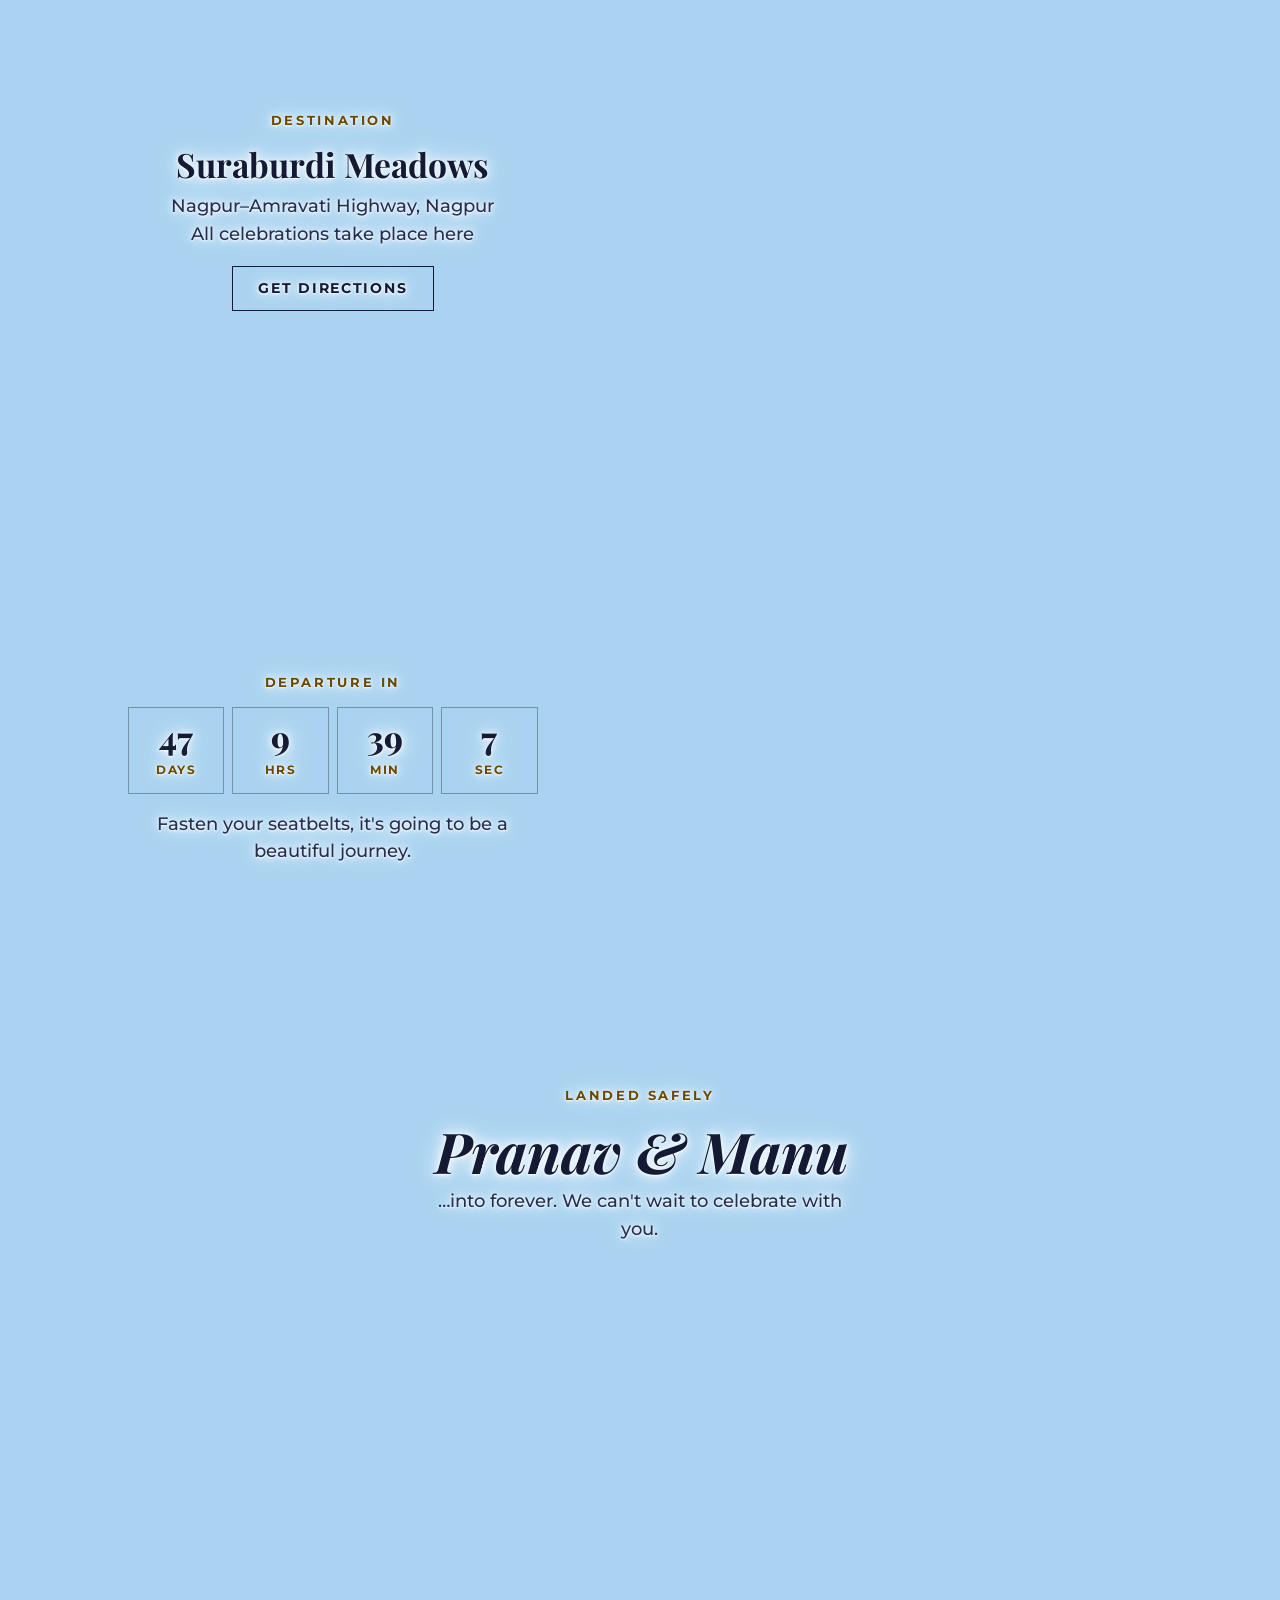
==== commit e35663c2: "Landed safely scrolls in from the bottom Co-Authored-By: Claude Opus 5.5 <noreply@anthropic.com> Cla" ====
--- a/index.html
+++ b/index.html
@@ -7,9 +7,9 @@
 <meta name="description" content="Welcome aboard! You are invited to the wedding of Pranav & Manu · 22–24 January 2027 · Suraburdi Meadows, Nagpur">
 <meta property="og:title" content="Welcome aboard! Pranav & Manu are getting married">
 <meta property="og:description" content="22–24 January 2027 · Suraburdi Meadows, Nagpur. Tap to board.">
-<meta property="og:image" content="assets/bg-day.webp?v=1795675506">
+<meta property="og:image" content="assets/bg-day.webp?v=1795676003">
 <meta name="theme-color" content="#a9d8f5">
-<link rel="preload" as="image" href="assets/bg-day.webp?v=1795675506">
+<link rel="preload" as="image" href="assets/bg-day.webp?v=1795676003">
 <link rel="preconnect" href="https://fonts.googleapis.com">
 <link rel="preconnect" href="https://fonts.gstatic.com" crossorigin>
 <link href="https://fonts.googleapis.com/css2?family=Playfair+Display:ital,wght@0,600;0,700;0,800;1,600;1,700&family=Montserrat:wght@500;600;700&family=Tiro+Devanagari+Hindi&display=swap" rel="stylesheet">
@@ -181,17 +181,17 @@
 
 <div id="stage" aria-hidden="true">
   <div id="stars"></div>
-  <img id="sun" class="art" data-box="1349,0,283,214" src="assets/sun.webp?v=1795675506" alt="">
-  <img id="moon" src="assets/moon.webp?v=1795675506" alt="">
+  <img id="sun" class="art" data-box="1349,0,283,214" src="assets/sun.webp?v=1795676003" alt="">
+  <img id="moon" src="assets/moon.webp?v=1795676003" alt="">
   <div id="clouds"></div>
-  <img class="art" data-box="0,0,1680,944" src="assets/land-day.webp?v=1795675506" alt="">
-  <img class="art ph1" data-box="0,0,1680,944" src="assets/land-sunset.webp?v=1795675506" alt="">
-  <img class="art ph2" data-box="0,0,1680,944" src="assets/land-night.webp?v=1795675506" alt="">
-<div id="plane" class="sprite"><img src="assets/plane-body.webp?v=1795675506" alt=""><div class="propwrap" style="left:-1.905%;top:2.158%;width:33.333%;height:67.146%"><div class="disc"><img class="prop" src="assets/prop-front.webp?v=1795675506" alt=""></div></div><img class="spinner" src="assets/spinner.webp?v=1795675506" alt="" style="left:11.429%;top:30.456%;width:6.071%;height:9.592%"><img id="hPlane2" class="head flip" src="assets/head-p-walk-n.webp?v=1795675506" alt="" style="left:46.90%;top:-9.11%;width:13.87%;height:40.80%;opacity:0"><img id="hPlane" class="head flip" src="assets/head-p-plane-n.webp?v=1795675506" alt="" style="left:47.62%;top:-8.15%;width:13.26%;height:40.79%"></div>
-  <div id="manu" class="sprite"><img src="assets/manu-body.webp?v=1795675506" alt=""><div class="arm"><img src="assets/manu-arm.webp?v=1795675506" alt=""></div><img id="hManu" class="head" src="assets/head-m-wave.webp?v=1795675506" alt="" style="left:29.57%;top:10.45%;width:47.91%;height:27.03%"><img id="hManuR" class="head" src="assets/head-m-upright.webp?v=1795675506" alt="" style="left:28.70%;top:10.45%;width:46.90%;height:27.03%;opacity:0"><img id="hManuL" class="head" src="assets/head-m-left.webp?v=1795675506" alt="" style="left:26.96%;top:11.17%;width:43.43%;height:26.31%;opacity:0"></div>
-  <div id="planeEmpty" class="sprite"><img src="assets/plane-empty.webp?v=1795675506" alt=""><div class="propwrap" style="left:-1.905%;top:2.158%;width:33.333%;height:67.146%"><div class="disc"><img class="prop slow" src="assets/prop-front.webp?v=1795675506" alt=""></div></div><img class="spinner" src="assets/spinner.webp?v=1795675506" alt="" style="left:11.429%;top:30.456%;width:6.071%;height:9.592%"></div>
-  <div id="walker" class="sprite"><img class="leg" id="legB" src="assets/walker-legB.webp?v=1795675506" alt=""><img class="leg" id="legF" src="assets/walker-legF.webp?v=1795675506" alt=""><img src="assets/walker-torso.webp?v=1795675506" alt=""><img id="hWalk" class="head" src="assets/head-p-walk-n.webp?v=1795675506" alt="" style="left:33.97%;top:-7.43%;width:35.95%;height:31.34%"></div>
-  <div id="hug" class="sprite"><img src="assets/hug-body.webp?v=1795675506" alt=""><img id="hHugM" class="head" src="assets/head-m-hug.webp?v=1795675506" alt="" style="left:19.86%;top:-5.06%;width:28.13%;height:24.19%"><img id="hHugP" class="head" src="assets/head-p-hug.webp?v=1795675506" alt="" style="left:-1.89%;top:3.94%;width:25.04%;height:18.85%"></div>
+  <img class="art" data-box="0,0,1680,944" src="assets/land-day.webp?v=1795676003" alt="">
+  <img class="art ph1" data-box="0,0,1680,944" src="assets/land-sunset.webp?v=1795676003" alt="">
+  <img class="art ph2" data-box="0,0,1680,944" src="assets/land-night.webp?v=1795676003" alt="">
+<div id="plane" class="sprite"><img src="assets/plane-body.webp?v=1795676003" alt=""><div class="propwrap" style="left:-1.905%;top:2.158%;width:33.333%;height:67.146%"><div class="disc"><img class="prop" src="assets/prop-front.webp?v=1795676003" alt=""></div></div><img class="spinner" src="assets/spinner.webp?v=1795676003" alt="" style="left:11.429%;top:30.456%;width:6.071%;height:9.592%"><img id="hPlane2" class="head flip" src="assets/head-p-walk-n.webp?v=1795676003" alt="" style="left:46.90%;top:-9.11%;width:13.87%;height:40.80%;opacity:0"><img id="hPlane" class="head flip" src="assets/head-p-plane-n.webp?v=1795676003" alt="" style="left:47.62%;top:-8.15%;width:13.26%;height:40.79%"></div>
+  <div id="manu" class="sprite"><img src="assets/manu-body.webp?v=1795676003" alt=""><div class="arm"><img src="assets/manu-arm.webp?v=1795676003" alt=""></div><img id="hManu" class="head" src="assets/head-m-wave.webp?v=1795676003" alt="" style="left:29.57%;top:10.45%;width:47.91%;height:27.03%"><img id="hManuR" class="head" src="assets/head-m-upright.webp?v=1795676003" alt="" style="left:28.70%;top:10.45%;width:46.90%;height:27.03%;opacity:0"><img id="hManuL" class="head" src="assets/head-m-left.webp?v=1795676003" alt="" style="left:26.96%;top:11.17%;width:43.43%;height:26.31%;opacity:0"></div>
+  <div id="planeEmpty" class="sprite"><img src="assets/plane-empty.webp?v=1795676003" alt=""><div class="propwrap" style="left:-1.905%;top:2.158%;width:33.333%;height:67.146%"><div class="disc"><img class="prop slow" src="assets/prop-front.webp?v=1795676003" alt=""></div></div><img class="spinner" src="assets/spinner.webp?v=1795676003" alt="" style="left:11.429%;top:30.456%;width:6.071%;height:9.592%"></div>
+  <div id="walker" class="sprite"><img class="leg" id="legB" src="assets/walker-legB.webp?v=1795676003" alt=""><img class="leg" id="legF" src="assets/walker-legF.webp?v=1795676003" alt=""><img src="assets/walker-torso.webp?v=1795676003" alt=""><img id="hWalk" class="head" src="assets/head-p-walk-n.webp?v=1795676003" alt="" style="left:33.97%;top:-7.43%;width:35.95%;height:31.34%"></div>
+  <div id="hug" class="sprite"><img src="assets/hug-body.webp?v=1795676003" alt=""><img id="hHugM" class="head" src="assets/head-m-hug.webp?v=1795676003" alt="" style="left:19.86%;top:-5.06%;width:28.13%;height:24.19%"><img id="hHugP" class="head" src="assets/head-p-hug.webp?v=1795676003" alt="" style="left:-1.89%;top:3.94%;width:25.04%;height:18.85%"></div>
   <div id="hearts"></div>
 </div>
 
@@ -316,7 +316,7 @@
 const CLOUDS = [[0,1185,210,1,1,1],[2,464,471,1,1,.7],[3,1316,489,.9,1,.8],[0,-150,330,.6,-1,.55],[2,900,150,.8,-1,.9],[3,120,540,.7,1,.6],[2,1500,90,.55,1,1.1]];
 const cloudEls = CLOUDS.map(([i]) => {
   const d = document.createElement("div"); d.className = "cloud";
-  d.innerHTML = `<img src="assets/cloud${i}-day.webp?v=1795675506" alt=""><img class="ph1" src="assets/cloud${i}-sunset.webp?v=1795675506" alt=""><img class="ph2" src="assets/cloud${i}-night.webp?v=1795675506" alt="">`;
+  d.innerHTML = `<img src="assets/cloud${i}-day.webp?v=1795676003" alt=""><img class="ph1" src="assets/cloud${i}-sunset.webp?v=1795676003" alt=""><img class="ph2" src="assets/cloud${i}-night.webp?v=1795676003" alt="">`;
   document.getElementById("clouds").appendChild(d); return d;
 });
 const arts = [...document.querySelectorAll(".art")].map(el => ({ el, box: el.dataset.box.split(",").map(Number) }));
@@ -471,8 +471,7 @@
   manu.style.opacity = 1 - hugT;
   const hw = hug.offsetWidth, hh = hug.offsetHeight;
   hug.style.transform = `translate(${mx + MANU.w*sc*.6 - hw*.62}px,${feetY - hh}px)`;
-  hug.style.opacity = hugT;
-  { const fc = document.querySelector('.final .card'); if (fc) { fc.style.opacity = hugT.toFixed(3); fc.style.transform = 'none'; } } hug.style.filter = filt;
+  hug.style.opacity = hugT; hug.style.filter = filt;
 
   // hearts once they hug
   const landed = p > .955;
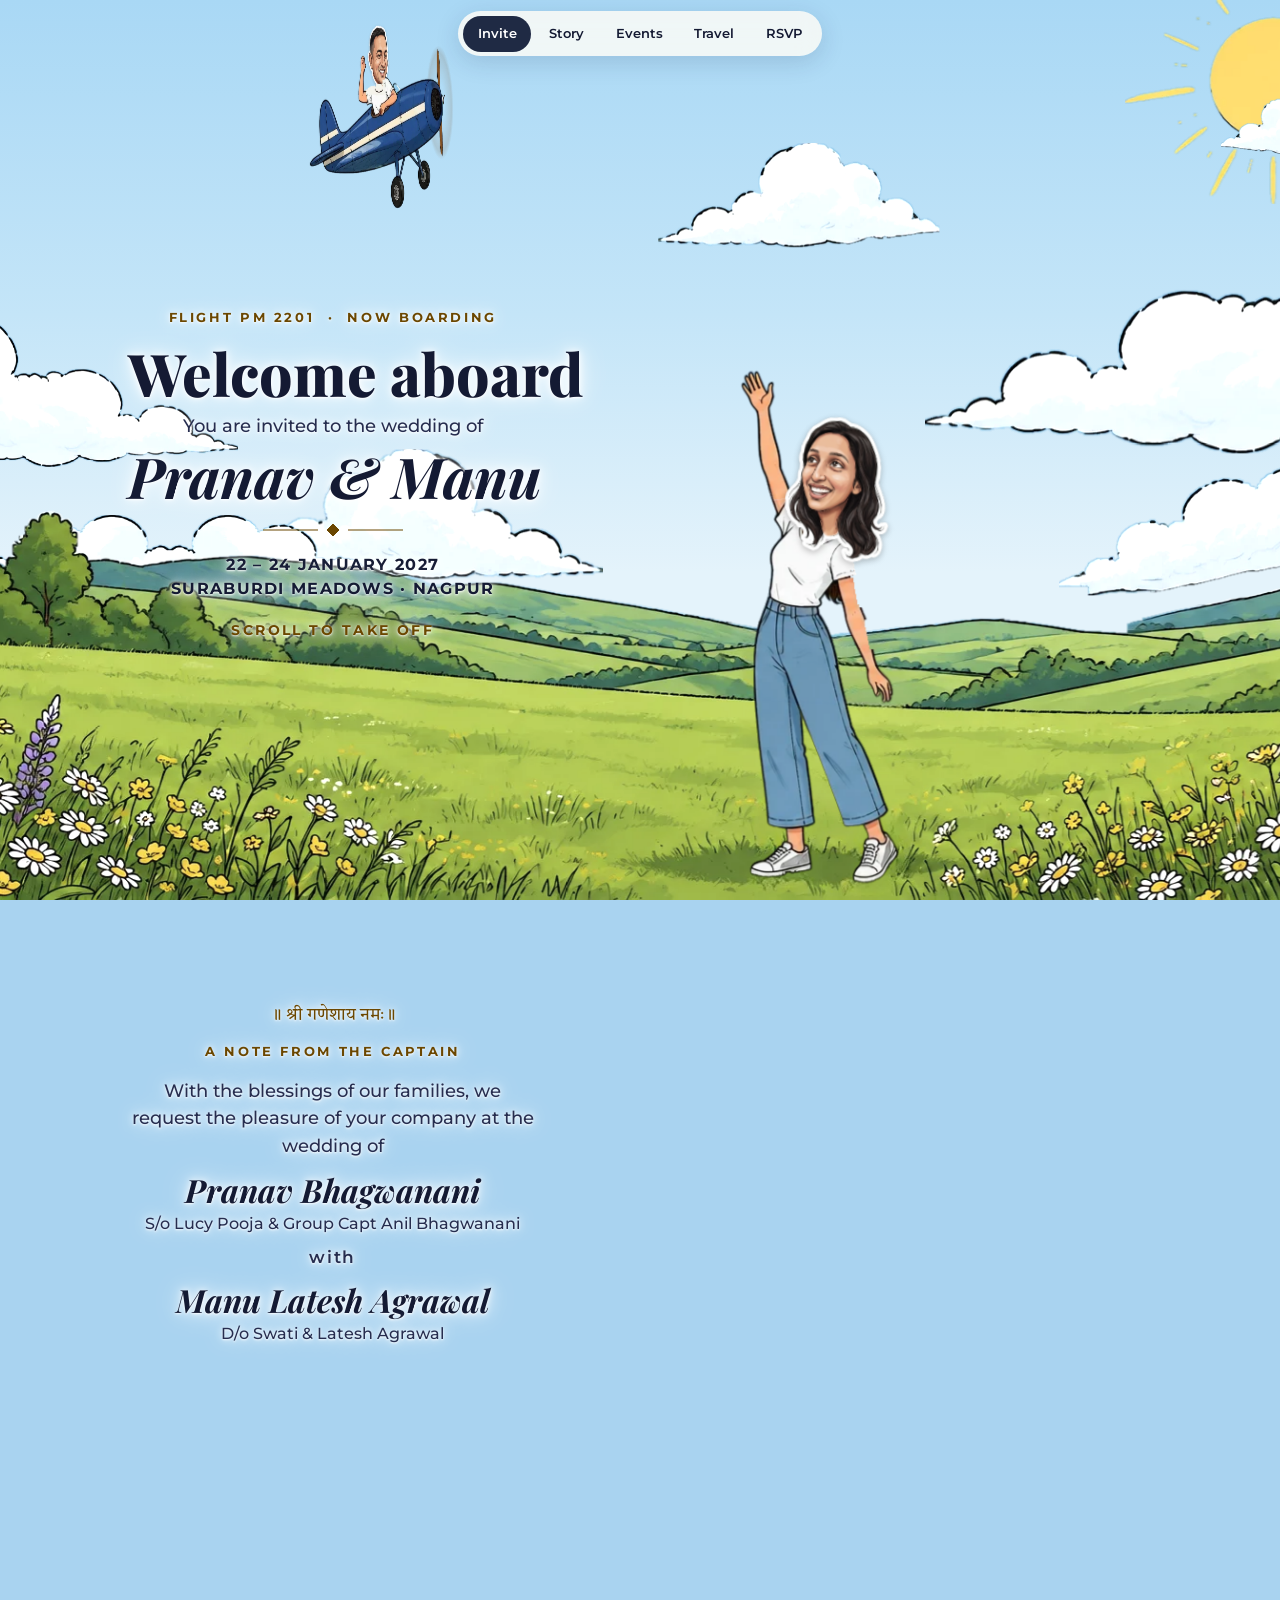
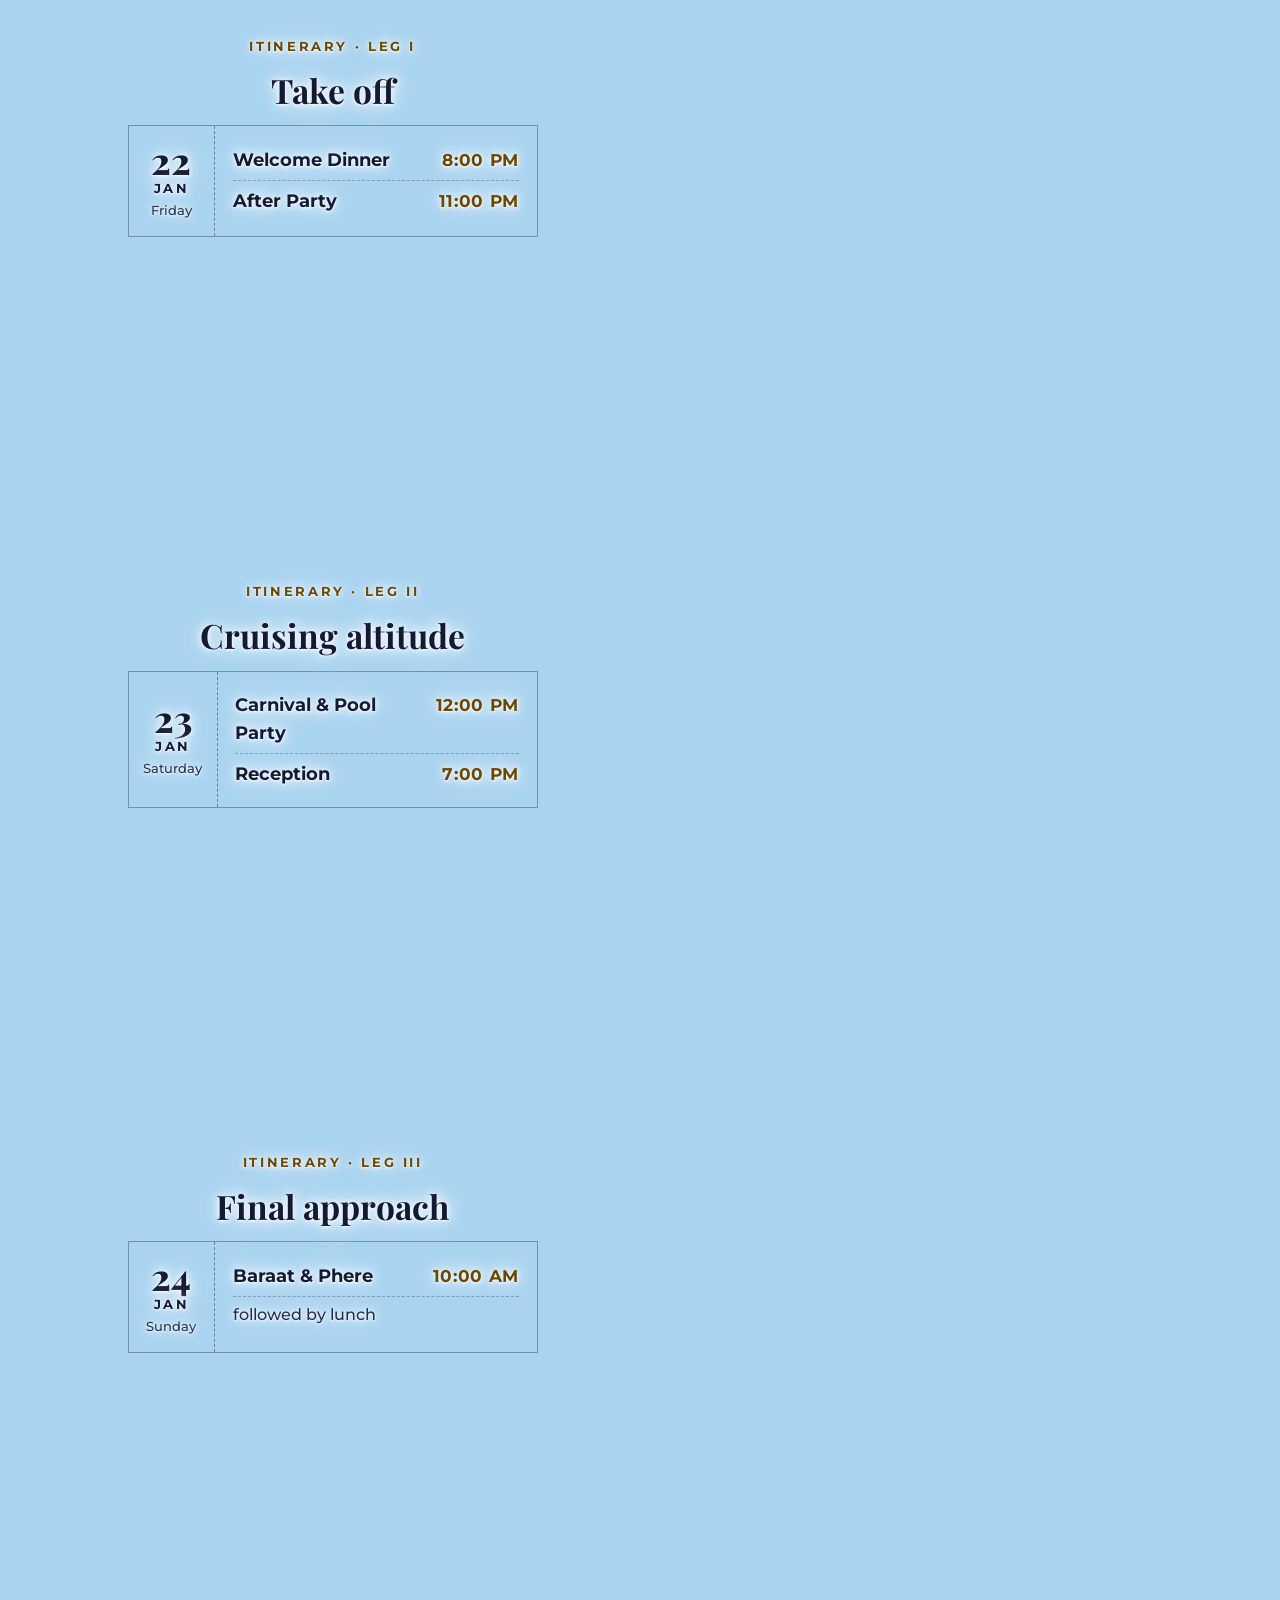
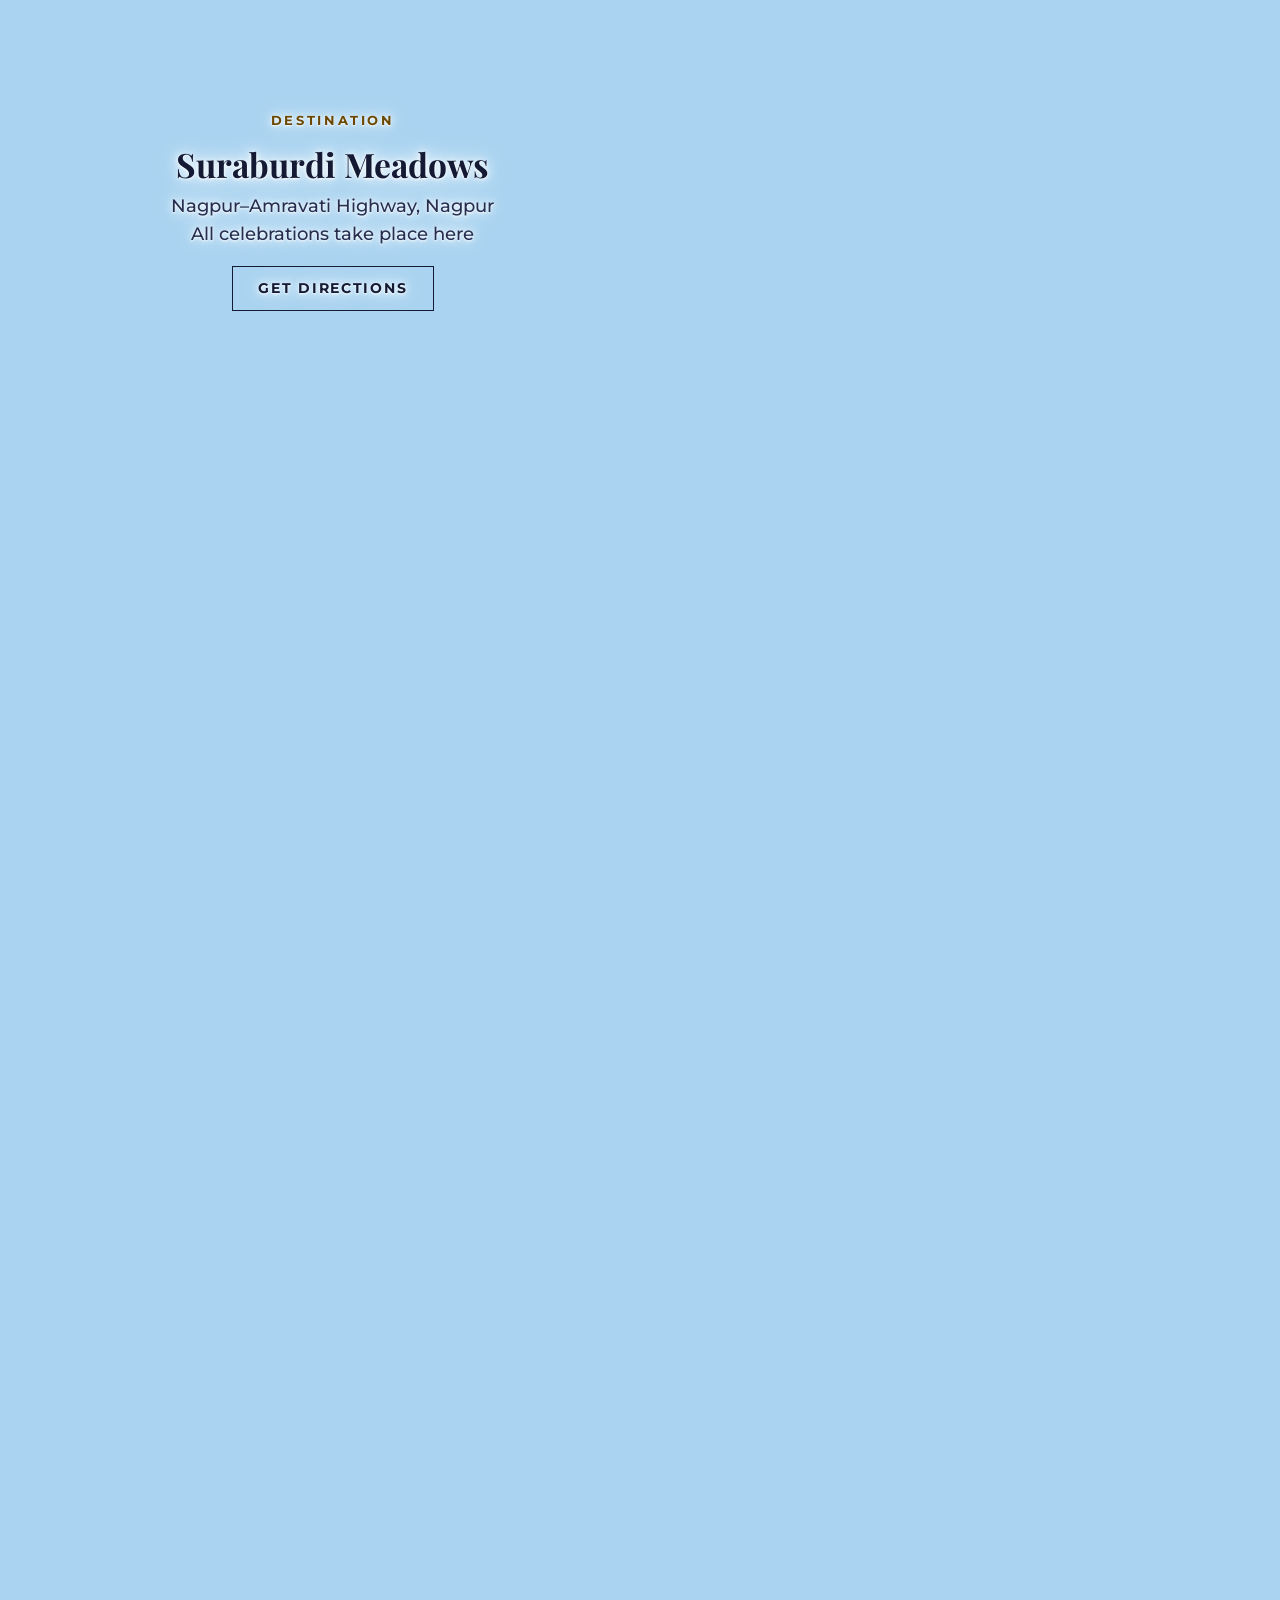
==== commit 5fbe0845: "Refactor into modular components with config-driven content - All content (names, events, copy, timi" ====
--- a/index.html
+++ b/index.html
@@ -3,496 +3,29 @@
 <head>
 <meta charset="UTF-8">
 <meta name="viewport" content="width=device-width, initial-scale=1.0, viewport-fit=cover">
-<title>Pranav & Manu · Welcome Aboard</title>
-<meta name="description" content="Welcome aboard! You are invited to the wedding of Pranav & Manu · 22–24 January 2027 · Suraburdi Meadows, Nagpur">
-<meta property="og:title" content="Welcome aboard! Pranav & Manu are getting married">
+<!-- meta:start (generated from js/config/wedding.js by tools/release.mjs) -->
+<title>Pranav &amp; Manu · Welcome Aboard</title>
+<meta name="description" content="Welcome aboard! You are invited to the wedding of Pranav &amp; Manu · 22–24 January 2027 · Suraburdi Meadows, Nagpur">
+<meta property="og:title" content="Welcome aboard! Pranav &amp; Manu are getting married">
 <meta property="og:description" content="22–24 January 2027 · Suraburdi Meadows, Nagpur. Tap to board.">
-<meta property="og:image" content="assets/bg-day.webp?v=1795676003">
+<meta property="og:image" content="assets/scene/share-preview.webp?v=1795676983">
+<!-- meta:end -->
 <meta name="theme-color" content="#a9d8f5">
-<link rel="preload" as="image" href="assets/bg-day.webp?v=1795676003">
+<link rel="preload" as="image" href="assets/scene/land-day.webp?v=1795676983">
 <link rel="preconnect" href="https://fonts.googleapis.com">
 <link rel="preconnect" href="https://fonts.gstatic.com" crossorigin>
 <link href="https://fonts.googleapis.com/css2?family=Playfair+Display:ital,wght@0,600;0,700;0,800;1,600;1,700&family=Montserrat:wght@500;600;700&family=Tiro+Devanagari+Hindi&display=swap" rel="stylesheet">
-<style>
-  :root{
-    --ink:#2a2f45; --muted:#6f6a7a; --gold:#b8913f; --gold-l:#e6cf98; --rose:#b56576; --navy:#1f2a44;
-    --card:rgba(255,251,244,.9);
-  }
-  *{box-sizing:border-box;margin:0;padding:0}
-  html,body{background:#a9d3f0}
-  body{font-family:'Montserrat',system-ui,sans-serif;color:var(--ink);font-size:17px;line-height:1.5;overflow-x:hidden}
-  .hindi{font-family:'Tiro Devanagari Hindi',serif}
-
-
-  main{position:relative;z-index:2}
-  section{min-height:62vh;min-height:62svh;display:flex;align-items:center;padding:6vh 7vw}
-  .card{background:var(--card);backdrop-filter:blur(10px);-webkit-backdrop-filter:blur(10px);
-    padding:2.4rem 2.4rem;max-width:460px;width:100%;position:relative;text-align:center;
-    border:1px solid var(--gold-l);box-shadow:0 20px 60px rgba(30,35,60,.16);
-    opacity:0;transform:translateY(36px);transition:opacity 1s ease, transform 1s cubic-bezier(.2,.8,.2,1)}
-  .card::before{content:"";position:absolute;inset:8px;border:1px solid rgba(184,145,63,.45);pointer-events:none}
-  .card.on{opacity:1;transform:none}
-  .tag{display:block;font-size:.82rem;letter-spacing:.2em;font-weight:700!important;text-transform:uppercase;color:var(--gold);margin-bottom:.9rem;font-weight:600}
-  h1{font-family:'Playfair Display',serif;font-size:clamp(2.6rem,6.5vw,3.6rem);line-height:1.05;font-weight:800}
-  h2{font-family:'Playfair Display',serif;font-size:2.1rem;line-height:1.15;font-weight:700;margin-bottom:.5rem}
-  .names{font-family:'Playfair Display',serif;font-style:italic;font-weight:700;font-size:clamp(2.6rem,7vw,3.8rem);line-height:1.1;color:var(--rose);margin:.3rem 0}
-  .lead{font-size:1.15rem;color:var(--muted);font-weight:500}
-  .meta{margin-top:1rem;letter-spacing:.08em;text-transform:uppercase;font-size:1rem;font-weight:700}
-  .orn{display:block;margin:1rem auto;width:140px;height:14px;color:var(--gold)}
-  .hint{margin-top:1.2rem;font-size:.85rem;font-weight:700;letter-spacing:.18em;text-transform:uppercase;color:var(--gold);animation:bob 2.4s infinite}
-  @keyframes bob{50%{transform:translateY(5px)}}
-
-  .person{margin:.6rem 0}
-  .person .nm{font-family:'Playfair Display',serif;font-style:italic;font-weight:700;font-size:2rem;color:var(--rose);line-height:1.3}
-  .person .par{color:var(--muted);font-size:1.02rem;font-weight:500}
-  .with{font-weight:600;color:var(--gold);margin:.1rem 0;letter-spacing:.1em}
-
-  .pass{display:flex;background:#fffdf8;border:1px solid var(--gold-l);margin-top:1rem;text-align:left}
-  .pass .stub{background:var(--navy);color:var(--gold-l);padding:1rem .9rem;display:flex;flex-direction:column;justify-content:center;align-items:center;min-width:86px;position:relative;text-align:center}
-  .pass .stub::after{content:"";position:absolute;right:-1px;top:6px;bottom:6px;border-right:2px dotted var(--gold-l)}
-  .pass .stub .d{font-family:'Playfair Display',serif;font-size:2.3rem;font-weight:800;line-height:1}
-  .pass .stub .m{font-size:.8rem;font-weight:700;letter-spacing:.18em}
-  .pass .stub .w{font-size:.82rem;font-weight:500;opacity:.85;margin-top:.15rem}
-  .pass .body{padding:.8rem 1.1rem;flex:1}
-  .pass .row{display:flex;justify-content:space-between;align-items:baseline;gap:.8rem;padding:.4rem 0}
-  .pass .row + .row{border-top:1px solid #efe4cc}
-  .pass .ev{font-weight:700;font-size:1.15rem}
-  .pass .t{letter-spacing:.04em;color:var(--gold);white-space:nowrap;font-weight:700;font-size:1.05rem}
-  .pass .small{font-size:1rem;color:var(--muted);font-weight:500}
-
-  .btn{display:inline-block;margin-top:1.2rem;padding:.65rem 1.6rem;border:1px solid var(--navy);color:var(--navy);text-decoration:none;
-    letter-spacing:.12em;text-transform:uppercase;font-size:.9rem;font-weight:700;transition:all .25s}
-  .btn:hover{background:var(--navy);color:var(--gold-l)}
-
-  .countdown{display:grid;grid-template-columns:repeat(4,1fr);gap:.5rem;margin-top:.8rem}
-  .cd{border:1px solid var(--gold-l);padding:.7rem .2rem;background:#fffdf8}
-  .cd b{display:block;font-family:'Playfair Display',serif;font-size:2.1rem;font-weight:800;color:var(--navy);line-height:1.1}
-  .cd small{font-size:.75rem;font-weight:700;letter-spacing:.12em;text-transform:uppercase;color:var(--gold)}
-
-  section.final{align-items:flex-start;padding-top:0;min-height:105vh}
-  .final .card{position:sticky;top:5vh}
-  .final .card{margin:0 auto}
-  .spacer{height:15vh}
-  #welcome{min-height:100vh;min-height:100svh}
-
-  @media (max-width:760px){
-    body{font-size:18px}
-    section{align-items:flex-start;padding:7vh 5vw 0}
-    #welcome{padding-top:22vh}
-    .card{padding:1.6rem 1.4rem;max-width:none}
-    h2{font-size:1.7rem}
-    .person .nm{font-size:1.75rem}
-  }
-  @media (prefers-reduced-motion:reduce){
-    .card{transition:none;opacity:1;transform:none}
-    .sway,.twinkle,.prop,.flutter,.hint{animation:none}
-  }
-  
-  #stage{position:fixed;inset:0;overflow:hidden;z-index:0;background:#a9d8f5}
-  #stage .art:not(#sun):not(#moon), #clouds{filter:saturate(.72) brightness(1.06)}
-  #stage .art.ph2, #clouds img.ph2{filter:saturate(.75) brightness(1.45) hue-rotate(12deg)}
-  #stage .art.ph1, #clouds img.ph1{filter:saturate(.8) brightness(1.1)}
-  #sun{filter:saturate(.65) brightness(1.08)!important}
-  .art{position:absolute;display:block;max-width:none;pointer-events:none;will-change:opacity,transform}
-  .ph1,.ph2{opacity:0}
-  #moon{position:absolute;left:0;top:0;opacity:0;pointer-events:none;will-change:transform,opacity;filter:drop-shadow(0 0 18px rgba(255,244,200,.55))}
-  .cloud{position:absolute;left:0;top:0;will-change:transform;transform-origin:50% 50%}
-  .cloud img{position:absolute;inset:0;width:100%;height:100%}
-  #stars{position:absolute;inset:0;opacity:0;
-    background-image:radial-gradient(1.5px 1.5px at 12% 8%,#fff8d8 99%,transparent),radial-gradient(1.2px 1.2px at 30% 18%,#fff8d8 99%,transparent),
-      radial-gradient(1.8px 1.8px at 52% 6%,#fff8d8 99%,transparent),radial-gradient(1.1px 1.1px at 70% 15%,#fff8d8 99%,transparent),
-      radial-gradient(1.6px 1.6px at 88% 9%,#fff8d8 99%,transparent),radial-gradient(1.2px 1.2px at 20% 28%,#fff8d8 99%,transparent),
-      radial-gradient(1.4px 1.4px at 64% 30%,#fff8d8 99%,transparent),radial-gradient(1px 1px at 42% 24%,#fff8d8 99%,transparent),
-      radial-gradient(1.5px 1.5px at 80% 26%,#fff8d8 99%,transparent),radial-gradient(1.1px 1.1px at 6% 20%,#fff8d8 99%,transparent),
-      radial-gradient(1.3px 1.3px at 36% 40%,#fff8d8 99%,transparent),radial-gradient(1.2px 1.2px at 92% 38%,#fff8d8 99%,transparent),
-      radial-gradient(1px 1px at 58% 44%,#fff8d8 99%,transparent),radial-gradient(1.4px 1.4px at 16% 46%,#fff8d8 99%,transparent);
-    background-size:100% 100%,100% 100%,100% 100%,100% 100%,100% 100%,100% 100%,100% 100%,100% 100%,100% 100%,100% 100%,100% 100%,100% 100%,100% 100%,100% 100%;
-    animation:twk 3s ease-in-out infinite alternate}
-  #stars::after{content:"";position:absolute;inset:0;background-image:inherit;background-size:50% 50%;opacity:.6;transform:translate(13%,7%)}
-  @keyframes twk{from{filter:brightness(.75)}to{filter:brightness(1.15)}}
-  .sprite{position:absolute;left:0;top:0;transform-origin:0 0;will-change:transform,filter;pointer-events:none}
-  .sprite img{display:block;width:100%;height:100%}
-  #manu{will-change:transform}
-  #manu .arm{position:absolute;inset:0;transform-origin:31.3% 25.6%}
-  #manu > img:first-child{position:absolute;inset:0;width:100%;height:100%}
-  #manu .arm img{position:absolute;inset:0;width:100%;height:100%}
-  .propwrap{position:absolute}
-  /* engine face seen at an angle: the propeller disc is an ellipse (squashed + tilted to match the cowling) */
-  .propwrap .disc{position:absolute;inset:0;transform:rotate(5deg) scaleX(.53);transform-origin:50% 50%}
-  .propwrap .disc::before{content:"";position:absolute;inset:2%;border-radius:50%;background:radial-gradient(circle,rgba(255,255,255,0) 25%,rgba(120,80,40,.16) 62%,rgba(255,255,255,0) 72%)}
-  .sprite img.prop{position:absolute;inset:0;width:100%;height:100%;animation:spin .28s linear infinite;transform-origin:50% 50%}
-  .sprite img.spinner{position:absolute;display:block;max-width:none}
-  .sprite img.prop.slow{animation-duration:1.6s}
-  @keyframes spin{to{transform:rotate(-360deg)}}
-  @media (prefers-reduced-motion:reduce){.sprite img.prop{animation-duration:3s}}
-  #walker > img.leg{position:absolute;inset:0;width:100%;height:100%;z-index:1;transform-origin:47.8% 53.1%}
-  #walker > img:nth-child(3),#plane > img:first-child{position:absolute;inset:0;width:100%;height:100%;z-index:2}
-  #walker img.head,#plane img.head{z-index:1}
-  .sprite img.head{position:absolute;display:block;max-width:none;transform-origin:50% 90%;filter:drop-shadow(0 2px 3px rgba(0,0,0,.25))}
-  .sprite img.head.flip{transform:scaleX(-1)}
-  #plane,#planeEmpty{transform-origin:50% 50%}
-  .heart{position:absolute;width:22px;height:22px;opacity:0;pointer-events:none}
-  .heart.go{animation:rise 3s ease-out infinite}
-  @keyframes rise{0%{transform:translateY(0) scale(.4);opacity:0}20%{opacity:.95}100%{transform:translateY(-110px) scale(1.1);opacity:0}}
-
-
-  /* ---------- transparent text over the art ---------- */
-  body{--fg:#141a33;--fg2:#262d4f;--acc:#6b4700;--glow:rgba(255,255,255,.85)}
-  body.dark{--fg:#fff8ec;--fg2:#f1e6d2;--acc:#f3d48a;--glow:rgba(6,16,50,.85)}
-  .card{background:none!important;border:0!important;box-shadow:none!important;backdrop-filter:none!important;-webkit-backdrop-filter:none!important;
-    color:var(--fg);text-shadow:0 0 6px var(--glow),0 0 14px var(--glow),0 0 28px var(--glow),0 1px 2px var(--glow);transition:opacity 1s ease,transform 1s cubic-bezier(.2,.8,.2,1),color .8s}
-  .card::before{display:none}
-  .card h1,.card h2,.card .meta,.card .pass .ev{color:var(--fg)}
-  .card .lead,.card .person .par,.card .pass .small,.card .with{color:var(--fg2)}
-  .card .tag,.card .hint,.card .pass .t,.card .cd small,.card .orn,.card .hindi{color:var(--acc)!important}
-  .card .names,.card .person .nm{color:var(--fg);}
-  .pass,.cd{background:none!important;border:1px solid color-mix(in srgb,var(--fg) 35%,transparent)!important}
-  .pass .stub{background:none!important;color:var(--fg)!important;border-right:1px dashed color-mix(in srgb,var(--fg) 45%,transparent)}
-  .pass .stub::after{display:none}
-  .pass .row + .row{border-top:1px dashed color-mix(in srgb,var(--fg) 30%,transparent)!important}
-  .cd b{color:var(--fg)!important}
-  .btn{color:var(--fg)!important;border-color:var(--fg)!important}
-  .btn:hover{background:var(--fg)!important;color:#1d2340!important;text-shadow:none}
-  body.dark .btn:hover{color:#06255e!important}
-
-  @media (min-width:761px){
-    html{font-size:clamp(16px,1.1vw,26px)}
-    body{font-size:1.05rem}
-    .card{max-width:clamp(30rem,38vw,44rem)}
-    #welcome{align-items:flex-start;padding-top:30vh}
-    h1{font-size:clamp(3rem,4.6vw,6rem);white-space:nowrap}
-    .names{font-size:clamp(3rem,4.4vw,5.6rem);white-space:nowrap}
-    h2{font-size:clamp(2.1rem,2.6vw,3.4rem)}
-  }
-/* nav */
-.nav{position:fixed;top:0;left:0;right:0;z-index:50;display:flex;justify-content:center;padding:.7rem .6rem}
-.nav .in{display:flex;gap:.2rem;background:rgba(255,253,247,.82);backdrop-filter:blur(10px);-webkit-backdrop-filter:blur(10px);
-  border-radius:999px;padding:.3rem;box-shadow:0 6px 24px rgba(20,40,80,.15);overflow-x:auto;max-width:100%;scrollbar-width:none}
-.nav .in::-webkit-scrollbar{display:none}
-.nav a{white-space:nowrap;text-decoration:none;color:#141a33;font-weight:600;font-size:.82rem;padding:.5rem .9rem;border-radius:999px}
-.nav a:hover{background:rgba(31,42,68,.08)}
-.nav a.on{background:#1f2a44;color:#fff}
-@media (max-width:640px){.nav a{font-size:.78rem;padding:.45rem .7rem}.wrap{padding-top:5.5rem}}
-
-</style>
+<link rel="stylesheet" href="css/tokens.css?v=1795676983">
+<link rel="stylesheet" href="css/invite-base.css?v=1795676983">
+<link rel="stylesheet" href="css/invite-cards.css?v=1795676983">
+<link rel="stylesheet" href="css/scene.css?v=1795676983">
+<link rel="stylesheet" href="css/sprites.css?v=1795676983">
+<link rel="stylesheet" href="css/nav.css?v=1795676983">
 </head>
- <body>
-<nav class="nav"><div class="in"><a href="index.html" class=on>Invite</a><a href="story.html">Story</a><a href="events.html">Events</a><a href="travel.html">Travel</a><a href="rsvp.html">RSVP</a></div></nav>
-
-<div id="stage" aria-hidden="true">
-  <div id="stars"></div>
-  <img id="sun" class="art" data-box="1349,0,283,214" src="assets/sun.webp?v=1795676003" alt="">
-  <img id="moon" src="assets/moon.webp?v=1795676003" alt="">
-  <div id="clouds"></div>
-  <img class="art" data-box="0,0,1680,944" src="assets/land-day.webp?v=1795676003" alt="">
-  <img class="art ph1" data-box="0,0,1680,944" src="assets/land-sunset.webp?v=1795676003" alt="">
-  <img class="art ph2" data-box="0,0,1680,944" src="assets/land-night.webp?v=1795676003" alt="">
-<div id="plane" class="sprite"><img src="assets/plane-body.webp?v=1795676003" alt=""><div class="propwrap" style="left:-1.905%;top:2.158%;width:33.333%;height:67.146%"><div class="disc"><img class="prop" src="assets/prop-front.webp?v=1795676003" alt=""></div></div><img class="spinner" src="assets/spinner.webp?v=1795676003" alt="" style="left:11.429%;top:30.456%;width:6.071%;height:9.592%"><img id="hPlane2" class="head flip" src="assets/head-p-walk-n.webp?v=1795676003" alt="" style="left:46.90%;top:-9.11%;width:13.87%;height:40.80%;opacity:0"><img id="hPlane" class="head flip" src="assets/head-p-plane-n.webp?v=1795676003" alt="" style="left:47.62%;top:-8.15%;width:13.26%;height:40.79%"></div>
-  <div id="manu" class="sprite"><img src="assets/manu-body.webp?v=1795676003" alt=""><div class="arm"><img src="assets/manu-arm.webp?v=1795676003" alt=""></div><img id="hManu" class="head" src="assets/head-m-wave.webp?v=1795676003" alt="" style="left:29.57%;top:10.45%;width:47.91%;height:27.03%"><img id="hManuR" class="head" src="assets/head-m-upright.webp?v=1795676003" alt="" style="left:28.70%;top:10.45%;width:46.90%;height:27.03%;opacity:0"><img id="hManuL" class="head" src="assets/head-m-left.webp?v=1795676003" alt="" style="left:26.96%;top:11.17%;width:43.43%;height:26.31%;opacity:0"></div>
-  <div id="planeEmpty" class="sprite"><img src="assets/plane-empty.webp?v=1795676003" alt=""><div class="propwrap" style="left:-1.905%;top:2.158%;width:33.333%;height:67.146%"><div class="disc"><img class="prop slow" src="assets/prop-front.webp?v=1795676003" alt=""></div></div><img class="spinner" src="assets/spinner.webp?v=1795676003" alt="" style="left:11.429%;top:30.456%;width:6.071%;height:9.592%"></div>
-  <div id="walker" class="sprite"><img class="leg" id="legB" src="assets/walker-legB.webp?v=1795676003" alt=""><img class="leg" id="legF" src="assets/walker-legF.webp?v=1795676003" alt=""><img src="assets/walker-torso.webp?v=1795676003" alt=""><img id="hWalk" class="head" src="assets/head-p-walk-n.webp?v=1795676003" alt="" style="left:33.97%;top:-7.43%;width:35.95%;height:31.34%"></div>
-  <div id="hug" class="sprite"><img src="assets/hug-body.webp?v=1795676003" alt=""><img id="hHugM" class="head" src="assets/head-m-hug.webp?v=1795676003" alt="" style="left:19.86%;top:-5.06%;width:28.13%;height:24.19%"><img id="hHugP" class="head" src="assets/head-p-hug.webp?v=1795676003" alt="" style="left:-1.89%;top:3.94%;width:25.04%;height:18.85%"></div>
-  <div id="hearts"></div>
-</div>
-
-<main>
-  <section id="welcome">
-    <div class="card">
-      <span class="tag">Flight PM 2201 &nbsp;·&nbsp; Now Boarding</span>
-      <h1>Welcome aboard</h1>
-      <p class="lead" style="margin-top:.5rem">You are invited to the wedding of</p>
-      <div class="names">Pranav &amp; Manu</div>
-      <svg class="orn" viewBox="0 0 140 14" fill="none" stroke="currentColor"><path d="M0 7h55M85 7h55"/><path d="M70 1l6 6-6 6-6-6z" fill="currentColor"/></svg>
-      <p class="meta">22 – 24 January 2027<br>Suraburdi Meadows · Nagpur</p>
-      <div class="hint">Scroll to take off</div>
-    </div>
-  </section>
-
-  <section>
-    <div class="card">
-      <p class="hindi" style="color:var(--gold);font-size:1.05rem">॥ श्री गणेशाय नमः ॥</p>
-      <span class="tag" style="margin-top:.9rem">A note from the captain</span>
-      <p class="lead">With the blessings of our families, we request the pleasure of your company at the wedding of</p>
-      <div class="person">
-        <div class="nm">Pranav Bhagwanani</div>
-        <div class="par">S/o Lucy Pooja &amp; Group Capt Anil Bhagwanani</div>
-      </div>
-      <div class="with">with</div>
-      <div class="person">
-        <div class="nm">Manu Latesh Agrawal</div>
-        <div class="par">D/o Swati &amp; Latesh Agrawal</div>
-      </div>
-    </div>
-  </section>
-
-  <section>
-    <div class="card">
-      <span class="tag">Itinerary · Leg I</span>
-      <h2>Take off</h2>
-      <div class="pass">
-        <div class="stub"><span class="d">22</span><span class="m">JAN</span><span class="w">Friday</span></div>
-        <div class="body">
-          <div class="row"><span class="ev">Welcome Dinner</span><span class="t">8:00 PM</span></div>
-          <div class="row"><span class="ev">After Party</span><span class="t">11:00 PM</span></div>
-        </div>
-      </div>
-    </div>
-  </section>
-
-  <section>
-    <div class="card">
-      <span class="tag">Itinerary · Leg II</span>
-      <h2>Cruising altitude</h2>
-      <div class="pass">
-        <div class="stub"><span class="d">23</span><span class="m">JAN</span><span class="w">Saturday</span></div>
-        <div class="body">
-          <div class="row"><span class="ev">Carnival &amp; Pool Party</span><span class="t">12:00 PM</span></div>
-          <div class="row"><span class="ev">Reception</span><span class="t">7:00 PM</span></div>
-        </div>
-      </div>
-    </div>
-  </section>
-
-  <section>
-    <div class="card">
-      <span class="tag">Itinerary · Leg III</span>
-      <h2>Final approach</h2>
-      <div class="pass">
-        <div class="stub"><span class="d">24</span><span class="m">JAN</span><span class="w">Sunday</span></div>
-        <div class="body">
-          <div class="row"><span class="ev">Baraat &amp; Phere</span><span class="t">10:00 AM</span></div>
-          <div class="row"><span class="small">followed by lunch</span></div>
-        </div>
-      </div>
-    </div>
-  </section>
-
-  <section>
-    <div class="card">
-      <span class="tag">Destination</span>
-      <h2>Suraburdi Meadows</h2>
-      <p class="lead">Nagpur–Amravati Highway, Nagpur<br>All celebrations take place here</p>
-      <a class="btn" href="https://www.google.com/maps/search/?api=1&query=Suraburdi+Meadows+Nagpur" target="_blank" rel="noopener">Get directions</a>
-    </div>
-  </section>
-
-  <section>
-    <div class="card">
-      <span class="tag">Departure in</span>
-      <div class="countdown">
-        <div class="cd"><b id="cd-d">0</b><small>Days</small></div>
-        <div class="cd"><b id="cd-h">0</b><small>Hrs</small></div>
-        <div class="cd"><b id="cd-m">0</b><small>Min</small></div>
-        <div class="cd"><b id="cd-s">0</b><small>Sec</small></div>
-      </div>
-      <p class="lead" style="margin-top:1rem">Fasten your seatbelts, it's going to be a beautiful journey.</p>
-    </div>
-  </section>
-
-  <section class="final">
-    <div class="card">
-      <span class="tag">Landed safely</span>
-      <div class="names">Pranav &amp; Manu</div>
-      <p class="lead">…into forever. We can't wait to celebrate with you.</p>
-    </div>
-  </section>
-  <div class="spacer"></div>
-</main>
-
-<script>
-const DEPARTURE = new Date("2027-01-22T20:00:00+05:30");
-const $ = id => document.getElementById(id);
-const clamp = (v,a=0,b=1) => Math.min(b, Math.max(a, v));
-const lerp = (a,b,t) => a + (b-a)*t;
-const smooth = (a,b,v) => { const t = clamp((v-a)/(b-a)); return t*t*(3-2*t); };
-
-/* artwork geometry, in the 1680x944 panel's pixels */
-const IMG = { w:1680, h:944 };
-const MANU = { x:920, y:380, w:230, h:555 };      // where Manu stands in the panel
-const PLANE = { w:840, h:417 };                    // plane art faces LEFT
-
-/* drifting clouds: [art index, x, y in panel px, scale, flip, speed] */
-const CLOUD_ART = { 0:[990,265], 2:[369,136], 3:[726,150] };
-const CLOUDS = [[0,1185,210,1,1,1],[2,464,471,1,1,.7],[3,1316,489,.9,1,.8],[0,-150,330,.6,-1,.55],[2,900,150,.8,-1,.9],[3,120,540,.7,1,.6],[2,1500,90,.55,1,1.1]];
-const cloudEls = CLOUDS.map(([i]) => {
-  const d = document.createElement("div"); d.className = "cloud";
-  d.innerHTML = `<img src="assets/cloud${i}-day.webp?v=1795676003" alt=""><img class="ph1" src="assets/cloud${i}-sunset.webp?v=1795676003" alt=""><img class="ph2" src="assets/cloud${i}-night.webp?v=1795676003" alt="">`;
-  document.getElementById("clouds").appendChild(d); return d;
-});
-const arts = [...document.querySelectorAll(".art")].map(el => ({ el, box: el.dataset.box.split(",").map(Number) }));
-const ph1 = [...document.querySelectorAll(".ph1")], ph2 = [...document.querySelectorAll(".ph2")];
-const sun = $("sun"), moon = $("moon"), stars = $("stars"), stage = $("stage");
-const SKY = { day:["#a9d8f5","#c4e5f8","#e4f3fb"], sunset:["#b8a9dc","#e7b8cf","#f8cdb4"], night:["#5b6aa8","#7a86bf","#9ea6d3"] };
-function hex(c){ return [1,3,5].map(i=>parseInt(c.slice(i,i+2),16)); }
-function mixc(a,b,t){ const x=hex(a), y=hex(b); return "rgb("+x.map((v,i)=>Math.round(v+(y[i]-v)*t)).join(",")+")"; }
-function mix3(k1,k2,i){ const a = mixc(SKY.day[i], SKY.sunset[i], k1); const b = mixc(SKY.sunset[i], SKY.night[i], k2);
-  return k2 > 0 ? mixc(SKY.sunset[i], SKY.night[i], k2) : a; }
-const planeEmpty = $("planeEmpty"), walker = $("walker"), hug = $("hug");
-const WALK = { w:418, h:700 }, HUG = { w:423, h:711 }, EMPTY = { w:840, h:417 };
-const hPlane = $("hPlane"), hPlane2 = $("hPlane2");
-const hManu = $("hManu"), hManuR = $("hManuR"), hManuL = $("hManuL");
-const manu = $("manu"), arm = manu.querySelector(".arm"), plane = $("plane"), hearts = $("hearts");
-
-let W, H, sc, ox, oy, planeScale, path, pathLen, land;
-const pathEl = document.createElementNS("http://www.w3.org/2000/svg","path");
-
-function layout(){
-  W = innerWidth; H = innerHeight;
-  const portrait = W / H < 1.1;
-  // landscape: cover the screen. portrait: art fills the lower ~70%, sky colour above
-  sc = portrait ? Math.max(W/IMG.w, H*.70/IMG.h) : Math.max(W/IMG.w, H/IMG.h);
-  const iw = IMG.w*sc, ih = IMG.h*sc;
-  oy = H - ih;
-  const manuCx = (MANU.x + MANU.w*.45);
-  ox = portrait ? W*.74 - manuCx*sc : (W - iw)/2;
-  ox = clamp(ox, W - iw, 0);
-  cloudEls.forEach((d,j) => { const [i,,,k] = CLOUDS[j], [w,h] = CLOUD_ART[i]; d.style.width = w*k*sc+"px"; d.style.height = h*k*sc+"px"; });
-  arts.forEach(({el,box}) => { el.style.left = ox+box[0]*sc+"px"; el.style.top = oy+box[1]*sc+"px"; el.style.width = box[2]*sc+"px"; el.style.height = box[3]*sc+"px"; });
-  // Manu
-  const mx = ox + MANU.x*sc, my = oy + MANU.y*sc;
-  manu.style.width = MANU.w*sc+"px"; manu.style.height = MANU.h*sc+"px";
-  manu.dataset.x = mx; manu.dataset.y = my;
-  // plane: small
-  planeScale = portrait ? Math.min(.8*sc, W*.95/PLANE.w) : .8*sc;
-  plane.style.width = PLANE.w*planeScale+"px"; plane.style.height = PLANE.h*planeScale+"px";
-  const pw = PLANE.w*planeScale, ph = PLANE.h*planeScale;
-  // landing spot: left of Manu, wheels on the grass
-  land = { x: mx - pw*.82, y: oy + 905*sc - ph*.5 };
-  land.x = Math.max(land.x, pw*.08);
-  const top = portrait ? Math.max(oy + ih*.10, H*.12) : H*.14;
-  // three legs only: right across the top, back left, then right into the landing
-  const x2 = Math.min(W*.16, land.x - W*.28), y2 = top + (land.y - top)*.55;
-  const d = `M${W*.14},${top}
-     C${W*.5},${top} ${W*.92},${top-H*.02} ${W*.9},${top+H*.14}
-     C${W*.88},${top+H*.28} ${x2+W*.25},${y2-H*.12} ${x2},${y2}
-     C${x2-W*.06},${y2+H*.06} ${land.x-W*.3},${land.y} ${land.x},${land.y}`;
-  pathEl.setAttribute("d", d); pathLen = pathEl.getTotalLength();
-  const manuH = MANU.h*sc;
-  const wH = manuH*.87; walker.style.width = wH*WALK.w/WALK.h+"px"; walker.style.height = wH+"px";
-  const hH = wH*HUG.h/650; hug.style.width = hH*HUG.w/HUG.h+"px"; hug.style.height = hH+"px";
-  const eW = pw; planeEmpty.style.width = eW+"px"; planeEmpty.style.height = eW*EMPTY.h/EMPTY.w+"px";
-  hearts.innerHTML = "";
-  for (let i=0;i<6;i++){
-    const h = document.createElement("div"); h.className = "heart";
-    h.innerHTML = '<svg viewBox="0 0 24 24"><path d="M12 21s-7.5-4.6-10-9.3C.4 8.4 2.3 4 6.3 4c2.3 0 3.9 1.3 5.7 3.3C13.8 5.3 15.4 4 17.7 4c4 0 5.9 4.4 4.3 7.7C19.5 16.4 12 21 12 21z" fill="#ff7aa2" stroke="#1d1a1a" stroke-width="1.3"/></svg>';
-    h.style.left = (mx + MANU.w*sc*.25 + (i-2.5)*16) + "px"; h.style.top = (my - 20) + "px";
-    h.style.animationDelay = (i*.45)+"s"; hearts.appendChild(h);
-  }
-}
-
-let pT = 0, p = 0, sy = 0, face = -1, lastT = performance.now();
-function readScroll(){ sy = scrollY; const max = document.documentElement.scrollHeight - innerHeight; pT = max > 0 ? clamp(sy/max) : 0; }
-
-function frame(){
-  const now = performance.now(), dt = Math.min(.1, (now - lastT)/1000); lastT = now;
-  p += (pT - p) * (1 - Math.exp(-dt*7));
-  // one landscape: day -> sunset -> night
-  const k1 = smooth(.26,.48,p), k2 = smooth(.56,.76,p);
-  ph1.forEach(e => e.style.opacity = k1); ph2.forEach(e => e.style.opacity = k2);
-  const horizon = oy + 600*sc;
-  const c0 = mix3(k1,k2,0), c1 = mix3(k1,k2,1), c2 = mix3(k1,k2,2);
-  stage.style.background = `linear-gradient(to bottom, ${c0} 0px, ${c1} ${Math.max(horizon*.55,0)}px, ${c2} ${horizon}px, ${c2} 100%)`;
-  document.documentElement.style.background = c0;
-  const drift = sy*.35 + performance.now()*.012;
-  cloudEls.forEach((d,j) => {
-    const [, x, y, , flip, spd] = CLOUDS[j], cw = d.offsetWidth;
-    const span = W + cw + 120;
-    let cx = ox + x*sc - drift*spd;
-    cx = ((cx + cw + 60) % span + span) % span - cw - 60;
-    d.style.transform = `translate(${cx}px,${oy + y*sc}px) scaleX(${flip})`;
-  });
-  sun.style.transform = `translateY(${smooth(.18,.56,p)*720*sc}px)`;
-  sun.style.filter = `saturate(${(.65+k1*.5).toFixed(2)}) brightness(1.08) hue-rotate(${-25*k1}deg)`;
-  // moon: pinned to the screen's top-right so it shows on every device, rising over the hills
-  const ms = clamp(Math.min(W,H)*.2, 84, 170);
-  moon.style.width = ms+"px"; moon.style.height = ms+"px";
-  const mUp = smooth(.5,.8,p), mTop = W/H < 1.1 ? H*.24 : Math.max(H*.07, 20), mLow = oy + 560*sc;
-  moon.style.transform = `translate(${W - ms - W*.07}px,${lerp(mLow, mTop, mUp)}px)`;
-  moon.style.opacity = smooth(.46,.6,p);
-  stars.style.opacity = smooth(.6,.82,p);
-  const night = k2, dusk = k1;
-  const bright = lerp(1, .9, Math.max(dusk*.4, night));
-  const filt = `brightness(${bright.toFixed(3)}) saturate(${lerp(1,.88,night).toFixed(3)})`;
-  document.body.classList.toggle("dark", p > .36);
-  // Manu: waving arm follows the scroll, gentle sway
-  const mx = +manu.dataset.x, my = +manu.dataset.y;
-  manu.style.transform = `translate(${mx}px,${my}px)`;
-  manu.style.filter = filt;
-  // Manu looks toward the plane: left-facing face when it is to her left, right-facing when to her right
-  {
-    const headX = mx + MANU.w*sc*.45;
-    const lp = pathEl.getPointAtLength(clamp((p - .02)/.82)*pathLen);
-    const rightSide = lp.x > headX ? 1 : 0;          // 0 = plane on her left, 1 = on her right
-    const lean = clamp(Math.atan2(lp.x - headX, Math.max(40, (my + 120*sc) - lp.y)) * 180/Math.PI, -40, 40);
-    const landedLook = clamp((p - .02)/.82) > .86 ? 1 : 0;                       // after landing she looks left at him
-    const tilt = `rotate(${(-lean*.12*(1-landedLook)).toFixed(2)}deg)`;
-    hManu.style.opacity  = ((1-rightSide)*(1-landedLook)).toFixed(3);
-    hManuR.style.opacity = (rightSide*(1-landedLook)).toFixed(3);
-    hManuL.style.opacity = landedLook.toFixed(3);
-    hManu.style.transform = tilt + " scaleX(-1)"; hManuR.style.transform = tilt;
-  }
-  arm.style.transform = `rotate(${Math.sin(sy/55)*13}deg)`;
-
-  // plane on the S-path
-  const t = clamp((p - .02) / .82);
-  const L = t*pathLen, pt = pathEl.getPointAtLength(L);
-  const a = pathEl.getPointAtLength(Math.max(0,L-3)), b = pathEl.getPointAtLength(Math.min(pathLen,L+3));
-  let dx = b.x-a.x, dy = b.y-a.y;
-  // decide facing from a wide look-ahead so it turns only on real direction changes
-  const fa = pathEl.getPointAtLength(Math.max(0,L-60)), fb = pathEl.getPointAtLength(Math.min(pathLen,L+60));
-  const fdx = fb.x - fa.x;
-  const want = t >= .97 ? 1 : (fdx > 25 ? 1 : fdx < -25 ? -1 : (face >= 0 ? 1 : -1));   // 1 = nose right
-  face += (want - face) * .12;
-  let ang = Math.atan2(dy, Math.abs(dx)||1) * 180/Math.PI; ang = clamp(ang, -18, 18) * (t>=1?0:1) * smooth(.04, .16, t);
-  const bob = t < 1 ? Math.sin(performance.now()/420)*3 : 0;
-  const pw = plane.offsetWidth, ph = plane.offsetHeight;
-  // far away = small, grows as it comes closer
-  const z = lerp(.55, 1, smooth(0, 1, t)**1.4);
-  // art faces left, so mirror when flying right
-  plane.style.transform = `translate(${pt.x-pw/2}px,${pt.y-ph/2+bob}px) rotate(${ang*face}deg) scale(${(-face*z).toFixed(3)},${z.toFixed(3)})`;
-  plane.style.filter = filt;
-  { const lk = t > .86 ? 1 : 0; hPlane2.style.opacity = lk; hPlane.style.opacity = 1-lk; }
-
-  // ---- ending: hop out, walk over, hug ----
-  const hop = smooth(.845,.865,p), walkT = smooth(.865,.935,p), hugT = smooth(.935,.965,p);
-  plane.style.opacity = 1 - hop;
-  const eW = planeEmpty.offsetWidth, eH = planeEmpty.offsetHeight;
-  planeEmpty.style.transform = `translate(${land.x-eW/2}px,${land.y-eH/2}px) scaleX(-1)`;
-  planeEmpty.style.opacity = hop; planeEmpty.style.filter = filt;
-  const ww = walker.offsetWidth, wh = walker.offsetHeight;
-  const feetY = my + MANU.h*sc;
-  const wx0 = Math.max(land.x + pw*.02, 4), wx1 = mx + MANU.w*sc*.22 - ww*.92;
-  const wx = lerp(wx0, Math.max(wx0, wx1), walkT);
-  const step = walkT > 0 && walkT < 1 ? sy/18 : 0;
-  walker.style.transform = `translate(${wx}px,${feetY - wh - Math.abs(Math.sin(step))*5}px) rotate(${Math.sin(step)*2.5}deg)`;
-  walker.style.opacity = hop * (1 - hugT); walker.style.filter = filt;
-  { const sw = (walkT > 0 && walkT < 1) ? Math.sin(sy/22)*11 : 0;
-    $("legF").style.transform = `rotate(${sw.toFixed(2)}deg)`; $("legB").style.transform = `rotate(${(-sw).toFixed(2)}deg)`; }
-  manu.style.opacity = 1 - hugT;
-  const hw = hug.offsetWidth, hh = hug.offsetHeight;
-  hug.style.transform = `translate(${mx + MANU.w*sc*.6 - hw*.62}px,${feetY - hh}px)`;
-  hug.style.opacity = hugT; hug.style.filter = filt;
-
-  // hearts once they hug
-  const landed = p > .955;
-  if (landed !== hearts.dataset.on) { hearts.dataset.on = landed; hearts.querySelectorAll(".heart").forEach(h=>h.classList.toggle("go",landed)); }
-
-  requestAnimationFrame(frame);
-}
-
-function tick(){
-  let s = Math.max(0,(DEPARTURE - Date.now())/1000);
-  $("cd-d").textContent = Math.floor(s/86400); $("cd-h").textContent = Math.floor(s%86400/3600);
-  $("cd-m").textContent = Math.floor(s%3600/60); $("cd-s").textContent = Math.floor(s%60);
-}
-const io = new IntersectionObserver(es => es.forEach(e => e.target.classList.toggle("on", e.isIntersecting)), {threshold:.25});
-document.querySelectorAll(".card").forEach(c => io.observe(c));
-
-layout(); readScroll(); p = pT;
-addEventListener("scroll", readScroll, {passive:true});
-let rt; addEventListener("resize", () => { clearTimeout(rt); rt = setTimeout(()=>{layout(); readScroll();}, 120); });
-tick(); setInterval(tick, 1000);
-requestAnimationFrame(frame);
-</script>
+<body>
+<div data-nav></div>
+<div id="stage" aria-hidden="true"></div>
+<main id="content"></main>
+<script type="module" src="js/pages/invite.js?v=1795676983"></script>
 </body>
 </html>
--- a/css/tokens.css
+++ b/css/tokens.css
@@ -0,0 +1,25 @@
+/* Design tokens: colours, fonts and shared sizes. Change the look here. */
+:root{
+  --font-body:'Montserrat',system-ui,sans-serif;
+  --font-display:'Playfair Display',serif;
+  --font-hindi:'Tiro Devanagari Hindi',serif;
+  /* invitation (index.html) */
+  --ink:#2a2f45; --muted:#6f6a7a; --gold:#b8913f; --gold-l:#e6cf98; --rose:#b56576; --navy:#1f2a44;
+  --card:rgba(255,251,244,.9);
+  /* menu */
+  --nav-ink:#141a33; --nav-active:#1f2a44; --nav-bg:rgba(255,253,247,.82);
+  /* text over the scene: day / night */
+  --day-fg:#141a33; --day-fg2:#262d4f; --day-acc:#6b4700; --day-glow:rgba(255,255,255,.85);
+  --night-fg:#fff8ec; --night-fg2:#f1e6d2; --night-acc:#f3d48a; --night-glow:rgba(6,16,50,.85);
+  /* sky + stars */
+  --sky:#a9d8f5; --star:#fff8d8;
+  /* hearts */
+  --heart-size:22px;
+}
+/* content pages (story, events, travel, rsvp) */
+body.page{
+  --ink:#141a33; --muted:#3a4166; --gold:#b07a5a; --navy:#4a5788; --card:rgba(255,253,247,.88);
+  --nav-ink:var(--ink); --nav-active:var(--navy);
+  --page-sky:linear-gradient(#a9d8f5 0%,#c9e7f8 45%,#fdf1e6 80%);
+  --meadow:url("../assets/scene/land-day.webp?v=1795676983");
+}
--- a/css/invite-base.css
+++ b/css/invite-base.css
@@ -0,0 +1,40 @@
+/* Invitation page: base layout and typography. */
+*{box-sizing:border-box;margin:0;padding:0}
+html,body{background:#a9d3f0}
+body{font-family:var(--font-body);color:var(--ink);font-size:17px;line-height:1.5;overflow-x:hidden}
+.hindi{font-family:var(--font-hindi)}
+
+main{position:relative;z-index:2}
+section{min-height:62vh;min-height:62svh;display:flex;align-items:center;padding:6vh 7vw}
+h1{font-family:var(--font-display);font-size:clamp(2.6rem,6.5vw,3.6rem);line-height:1.05;font-weight:800}
+h2{font-family:var(--font-display);font-size:2.1rem;line-height:1.15;font-weight:700;margin-bottom:.5rem}
+.names{font-family:var(--font-display);font-style:italic;font-weight:700;font-size:clamp(2.6rem,7vw,3.8rem);line-height:1.1;color:var(--rose);margin:.3rem 0}
+.lead{font-size:1.15rem;color:var(--muted);font-weight:500}
+.lead-gap{margin-top:.5rem}
+.lead-gap-lg{margin-top:1rem}
+.meta{margin-top:1rem;letter-spacing:.08em;text-transform:uppercase;font-size:1rem;font-weight:700}
+.orn{display:block;margin:1rem auto;width:140px;height:14px;color:var(--gold)}
+.hint{margin-top:1.2rem;font-size:.85rem;font-weight:700;letter-spacing:.18em;text-transform:uppercase;color:var(--gold);animation:bob 2.4s infinite}
+@keyframes bob{50%{transform:translateY(5px)}}
+.blessing{font-size:1.05rem}
+
+section.final{align-items:flex-start;padding-top:0;min-height:105vh}
+.final .card{position:sticky;top:5vh;margin:0 auto}
+.spacer{height:15vh}
+#welcome{min-height:100vh;min-height:100svh}
+
+@media (max-width:760px){
+  body{font-size:18px}
+  section{align-items:flex-start;padding:7vh 5vw 0}
+  #welcome{padding-top:22vh}
+  h2{font-size:1.7rem}
+}
+@media (min-width:761px){
+  html{font-size:clamp(16px,1.1vw,26px)}
+  body{font-size:1.05rem}
+  #welcome{align-items:flex-start;padding-top:30vh}
+  h1{font-size:clamp(3rem,4.6vw,6rem);white-space:nowrap}
+  .names{font-size:clamp(3rem,4.4vw,5.6rem);white-space:nowrap}
+  h2{font-size:clamp(2.1rem,2.6vw,3.4rem)}
+}
+@media (prefers-reduced-motion:reduce){.hint{animation:none}}
--- a/css/invite-cards.css
+++ b/css/invite-cards.css
@@ -0,0 +1,53 @@
+/* Invitation page: text cards floating over the scene (no box, glowing text). */
+body{--fg:var(--day-fg);--fg2:var(--day-fg2);--acc:var(--day-acc);--glow:var(--day-glow)}
+body.dark{--fg:var(--night-fg);--fg2:var(--night-fg2);--acc:var(--night-acc);--glow:var(--night-glow)}
+
+.card{padding:2.4rem 2.4rem;max-width:460px;width:100%;position:relative;text-align:center;
+  color:var(--fg);text-shadow:0 0 6px var(--glow),0 0 14px var(--glow),0 0 28px var(--glow),0 1px 2px var(--glow);
+  opacity:0;transform:translateY(36px);transition:opacity 1s ease,transform 1s cubic-bezier(.2,.8,.2,1),color .8s}
+.card.on{opacity:1;transform:none}
+.card h1,.card h2,.card .meta,.card .names{color:var(--fg)}
+.card .lead,.card .with{color:var(--fg2)}
+
+.tag{display:block;font-size:.82rem;letter-spacing:.2em;font-weight:700;text-transform:uppercase;margin-bottom:.9rem}
+.tag-gap{margin-top:.9rem}
+.card .tag,.card .hint,.card .orn,.card .hindi{color:var(--acc)}
+
+/* the couple + parents (captain's note) */
+.person{margin:.6rem 0}
+.person .nm{font-family:var(--font-display);font-style:italic;font-weight:700;font-size:2rem;color:var(--fg);line-height:1.3}
+.person .par{color:var(--fg2);font-size:1.02rem;font-weight:500}
+.with{font-weight:600;margin:.1rem 0;letter-spacing:.1em}
+
+/* boarding pass (one per day) */
+.pass{display:flex;margin-top:1rem;text-align:left;border:1px solid color-mix(in srgb,var(--fg) 35%,transparent)}
+.pass .stub{color:var(--fg);padding:1rem .9rem;display:flex;flex-direction:column;justify-content:center;align-items:center;min-width:86px;
+  position:relative;text-align:center;border-right:1px dashed color-mix(in srgb,var(--fg) 45%,transparent)}
+.pass .stub .d{font-family:var(--font-display);font-size:2.3rem;font-weight:800;line-height:1}
+.pass .stub .m{font-size:.8rem;font-weight:700;letter-spacing:.18em}
+.pass .stub .w{font-size:.82rem;font-weight:500;opacity:.85;margin-top:.15rem}
+.pass .body{padding:.8rem 1.1rem;flex:1}
+.pass .row{display:flex;justify-content:space-between;align-items:baseline;gap:.8rem;padding:.4rem 0}
+.pass .row + .row{border-top:1px dashed color-mix(in srgb,var(--fg) 30%,transparent)}
+.pass .ev{font-weight:700;font-size:1.15rem;color:var(--fg)}
+.pass .t{letter-spacing:.04em;color:var(--acc);white-space:nowrap;font-weight:700;font-size:1.05rem}
+.pass .small{font-size:1rem;color:var(--fg2);font-weight:500}
+
+/* directions button */
+.btn{display:inline-block;margin-top:1.2rem;padding:.65rem 1.6rem;border:1px solid var(--fg);color:var(--fg);text-decoration:none;
+  letter-spacing:.12em;text-transform:uppercase;font-size:.9rem;font-weight:700;transition:all .25s}
+.btn:hover{background:var(--fg);color:#1d2340;text-shadow:none}
+body.dark .btn:hover{color:#06255e}
+
+/* countdown */
+.countdown{display:grid;grid-template-columns:repeat(4,1fr);gap:.5rem;margin-top:.8rem}
+.cd{padding:.7rem .2rem;border:1px solid color-mix(in srgb,var(--fg) 35%,transparent)}
+.cd b{display:block;font-family:var(--font-display);font-size:2.1rem;font-weight:800;color:var(--fg);line-height:1.1}
+.cd small{font-size:.75rem;font-weight:700;letter-spacing:.12em;text-transform:uppercase;color:var(--acc)}
+
+@media (max-width:760px){
+  .card{padding:1.6rem 1.4rem;max-width:none}
+  .person .nm{font-size:1.75rem}
+}
+@media (min-width:761px){ .card{max-width:clamp(30rem,38vw,44rem)} }
+@media (prefers-reduced-motion:reduce){ .card{transition:none;opacity:1;transform:none} }
--- a/css/scene.css
+++ b/css/scene.css
@@ -0,0 +1,28 @@
+/* Animated scene behind the invitation (built by js/scene/). */
+#stage{position:fixed;inset:0;overflow:hidden;z-index:0;background:var(--sky)}
+
+/* pastel grading: day, sunset (.ph1) and night (.ph2) copies of the painting */
+#stage .art:not(#sun):not(#moon), #clouds{filter:saturate(.72) brightness(1.06)}
+#stage .art.ph2, #clouds img.ph2{filter:saturate(.75) brightness(1.45) hue-rotate(12deg)}
+#stage .art.ph1, #clouds img.ph1{filter:saturate(.8) brightness(1.1)}
+#sun{filter:saturate(.65) brightness(1.08)!important}
+.art{position:absolute;display:block;max-width:none;pointer-events:none;will-change:opacity,transform}
+.ph1,.ph2{opacity:0}
+
+#moon{position:absolute;left:0;top:0;opacity:0;pointer-events:none;will-change:transform,opacity;filter:drop-shadow(0 0 18px rgba(255,244,200,.55))}
+.cloud{position:absolute;left:0;top:0;will-change:transform;transform-origin:50% 50%}
+.cloud img{position:absolute;inset:0;width:100%;height:100%}
+
+/* stars: a fixed sprinkle of dots, twinkling */
+#stars{position:absolute;inset:0;opacity:0;
+  --s:radial-gradient(1.5px 1.5px at 12% 8%,var(--star) 99%,transparent),radial-gradient(1.2px 1.2px at 30% 18%,var(--star) 99%,transparent),
+    radial-gradient(1.8px 1.8px at 52% 6%,var(--star) 99%,transparent),radial-gradient(1.1px 1.1px at 70% 15%,var(--star) 99%,transparent),
+    radial-gradient(1.6px 1.6px at 88% 9%,var(--star) 99%,transparent),radial-gradient(1.2px 1.2px at 20% 28%,var(--star) 99%,transparent),
+    radial-gradient(1.4px 1.4px at 64% 30%,var(--star) 99%,transparent),radial-gradient(1px 1px at 42% 24%,var(--star) 99%,transparent),
+    radial-gradient(1.5px 1.5px at 80% 26%,var(--star) 99%,transparent),radial-gradient(1.1px 1.1px at 6% 20%,var(--star) 99%,transparent),
+    radial-gradient(1.3px 1.3px at 36% 40%,var(--star) 99%,transparent),radial-gradient(1.2px 1.2px at 92% 38%,var(--star) 99%,transparent),
+    radial-gradient(1px 1px at 58% 44%,var(--star) 99%,transparent),radial-gradient(1.4px 1.4px at 16% 46%,var(--star) 99%,transparent);
+  background-image:var(--s);background-size:100% 100%;
+  animation:twk 3s ease-in-out infinite alternate}
+#stars::after{content:"";position:absolute;inset:0;background-image:var(--s);background-size:50% 50%;opacity:.6;transform:translate(13%,7%)}
+@keyframes twk{from{filter:brightness(.75)}to{filter:brightness(1.15)}}
--- a/css/sprites.css
+++ b/css/sprites.css
@@ -0,0 +1,33 @@
+/* Characters and props on the stage. Parts are described in js/config/scene.js. */
+.sprite{position:absolute;left:0;top:0;transform-origin:0 0;will-change:transform,filter;pointer-events:none}
+.sprite img{display:block;width:100%;height:100%}
+.sprite img.fill{position:absolute;inset:0}
+.sprite .z1{z-index:1}
+.sprite .z2{z-index:2}
+#plane,#planeEmpty{transform-origin:50% 50%}
+#manu{will-change:transform}
+#manu .arm{position:absolute;inset:0}
+
+/* sticker heads */
+.sprite img.head{position:absolute;display:block;max-width:none;transform-origin:50% 90%;filter:drop-shadow(0 2px 3px rgba(0,0,0,.25))}
+.sprite img.head.flip{transform:scaleX(-1)}
+
+/* walking legs swing around the hip */
+#walker img.leg{z-index:1;transform-origin:47.8% 53.1%}
+
+/* propeller: the engine face is seen at an angle, so the disc is an ellipse */
+.propwrap{position:absolute}
+.propwrap .disc{position:absolute;inset:0;transform:rotate(5deg) scaleX(.53);transform-origin:50% 50%}
+.propwrap .disc::before{content:"";position:absolute;inset:2%;border-radius:50%;
+  background:radial-gradient(circle,rgba(255,255,255,0) 25%,rgba(120,80,40,.16) 62%,rgba(255,255,255,0) 72%)}
+.sprite img.prop{position:absolute;inset:0;animation:spin .28s linear infinite;transform-origin:50% 50%}
+.sprite img.prop.slow{animation-duration:1.6s}
+.sprite img.spinner{position:absolute;display:block;max-width:none}
+@keyframes spin{to{transform:rotate(-360deg)}}
+
+/* hearts after the hug */
+.heart{position:absolute;width:var(--heart-size);height:var(--heart-size);opacity:0;pointer-events:none}
+.heart.go{animation:rise 3s ease-out infinite}
+@keyframes rise{0%{transform:translateY(0) scale(.4);opacity:0}20%{opacity:.95}100%{transform:translateY(-110px) scale(1.1);opacity:0}}
+
+@media (prefers-reduced-motion:reduce){ .sprite img.prop{animation-duration:3s} }
--- a/css/nav.css
+++ b/css/nav.css
@@ -0,0 +1,9 @@
+/* Top menu (rendered by js/components/nav.js). */
+.nav{position:fixed;top:0;left:0;right:0;z-index:50;display:flex;justify-content:center;padding:.7rem .6rem}
+.nav .in{display:flex;gap:.2rem;background:var(--nav-bg);backdrop-filter:blur(10px);-webkit-backdrop-filter:blur(10px);
+  border-radius:999px;padding:.3rem;box-shadow:0 6px 24px rgba(20,40,80,.15);overflow-x:auto;max-width:100%;scrollbar-width:none}
+.nav .in::-webkit-scrollbar{display:none}
+.nav a{white-space:nowrap;text-decoration:none;color:var(--nav-ink);font-weight:600;font-size:.82rem;padding:.5rem .9rem;border-radius:999px}
+.nav a:hover{background:rgba(31,42,68,.08)}
+.nav a.on{background:var(--nav-active);color:#fff}
+@media (max-width:640px){.nav a{font-size:.78rem;padding:.45rem .7rem}.wrap{padding-top:5.5rem}}
